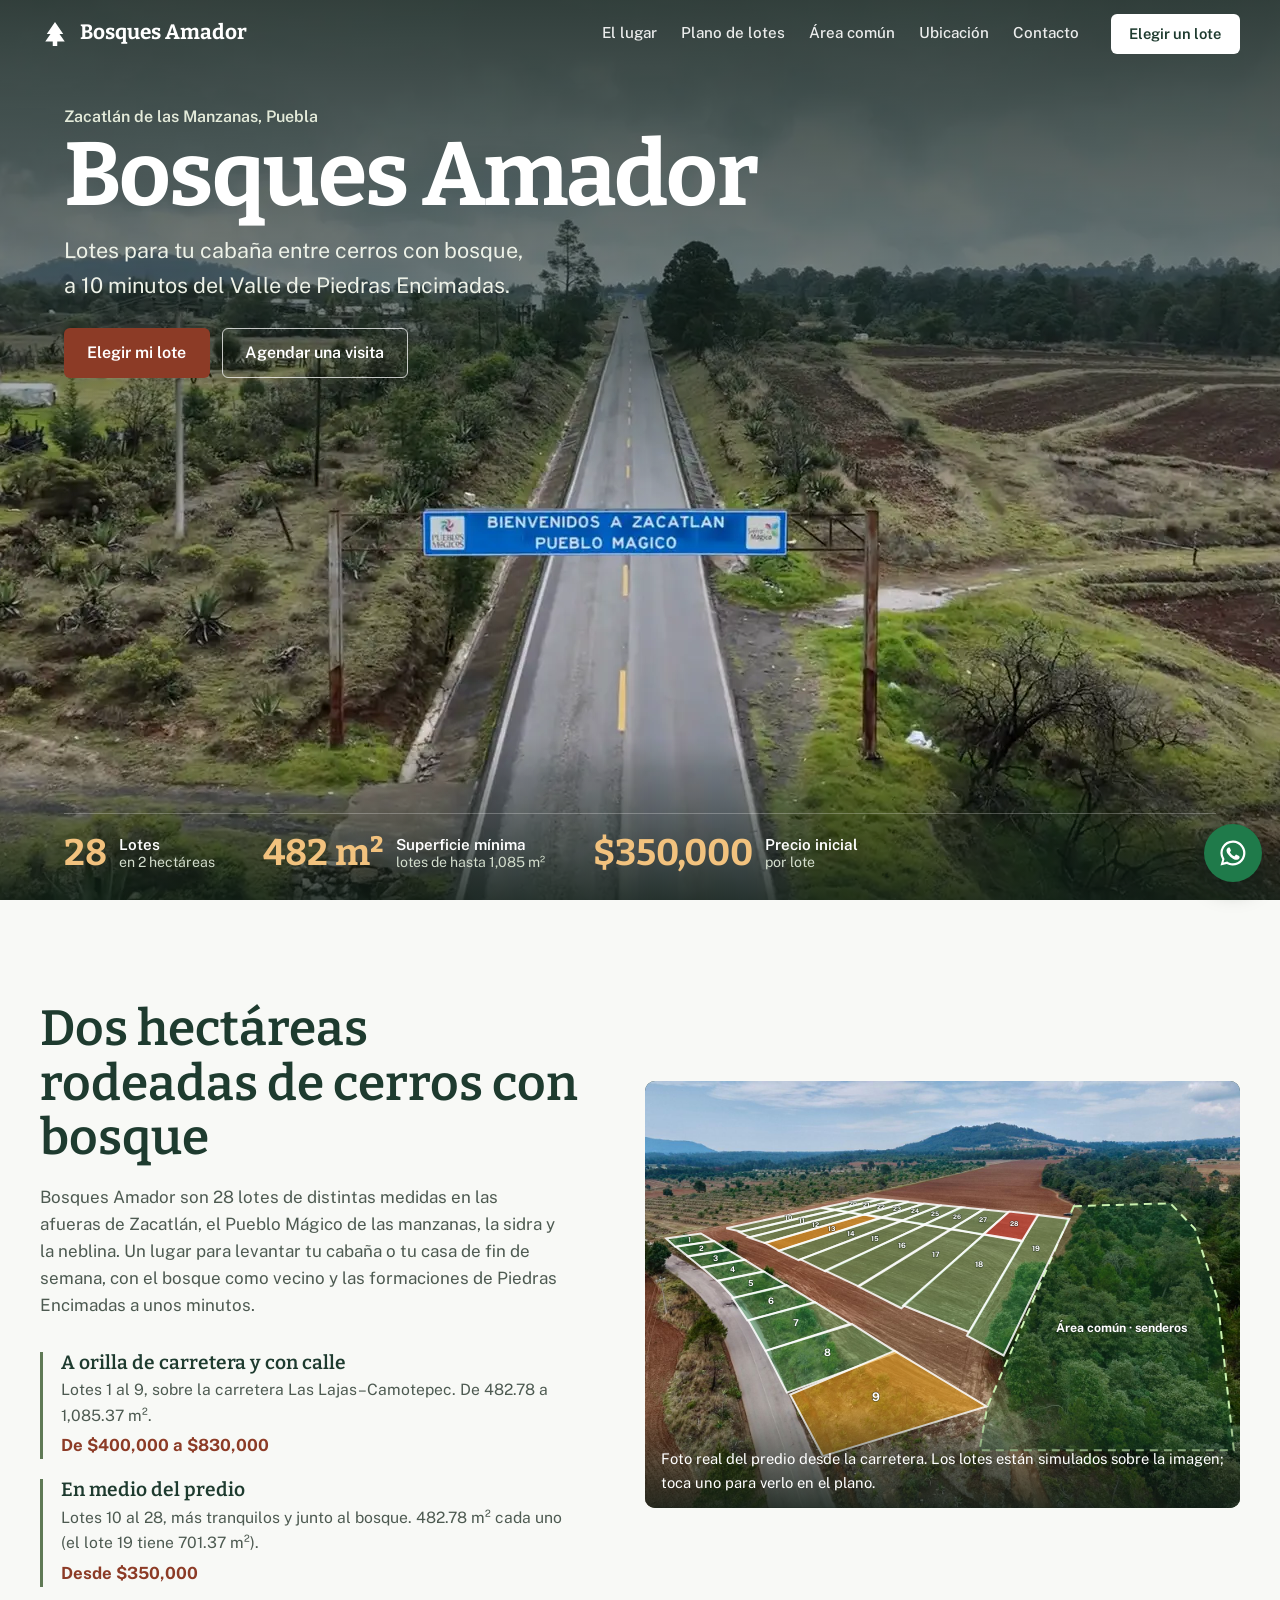
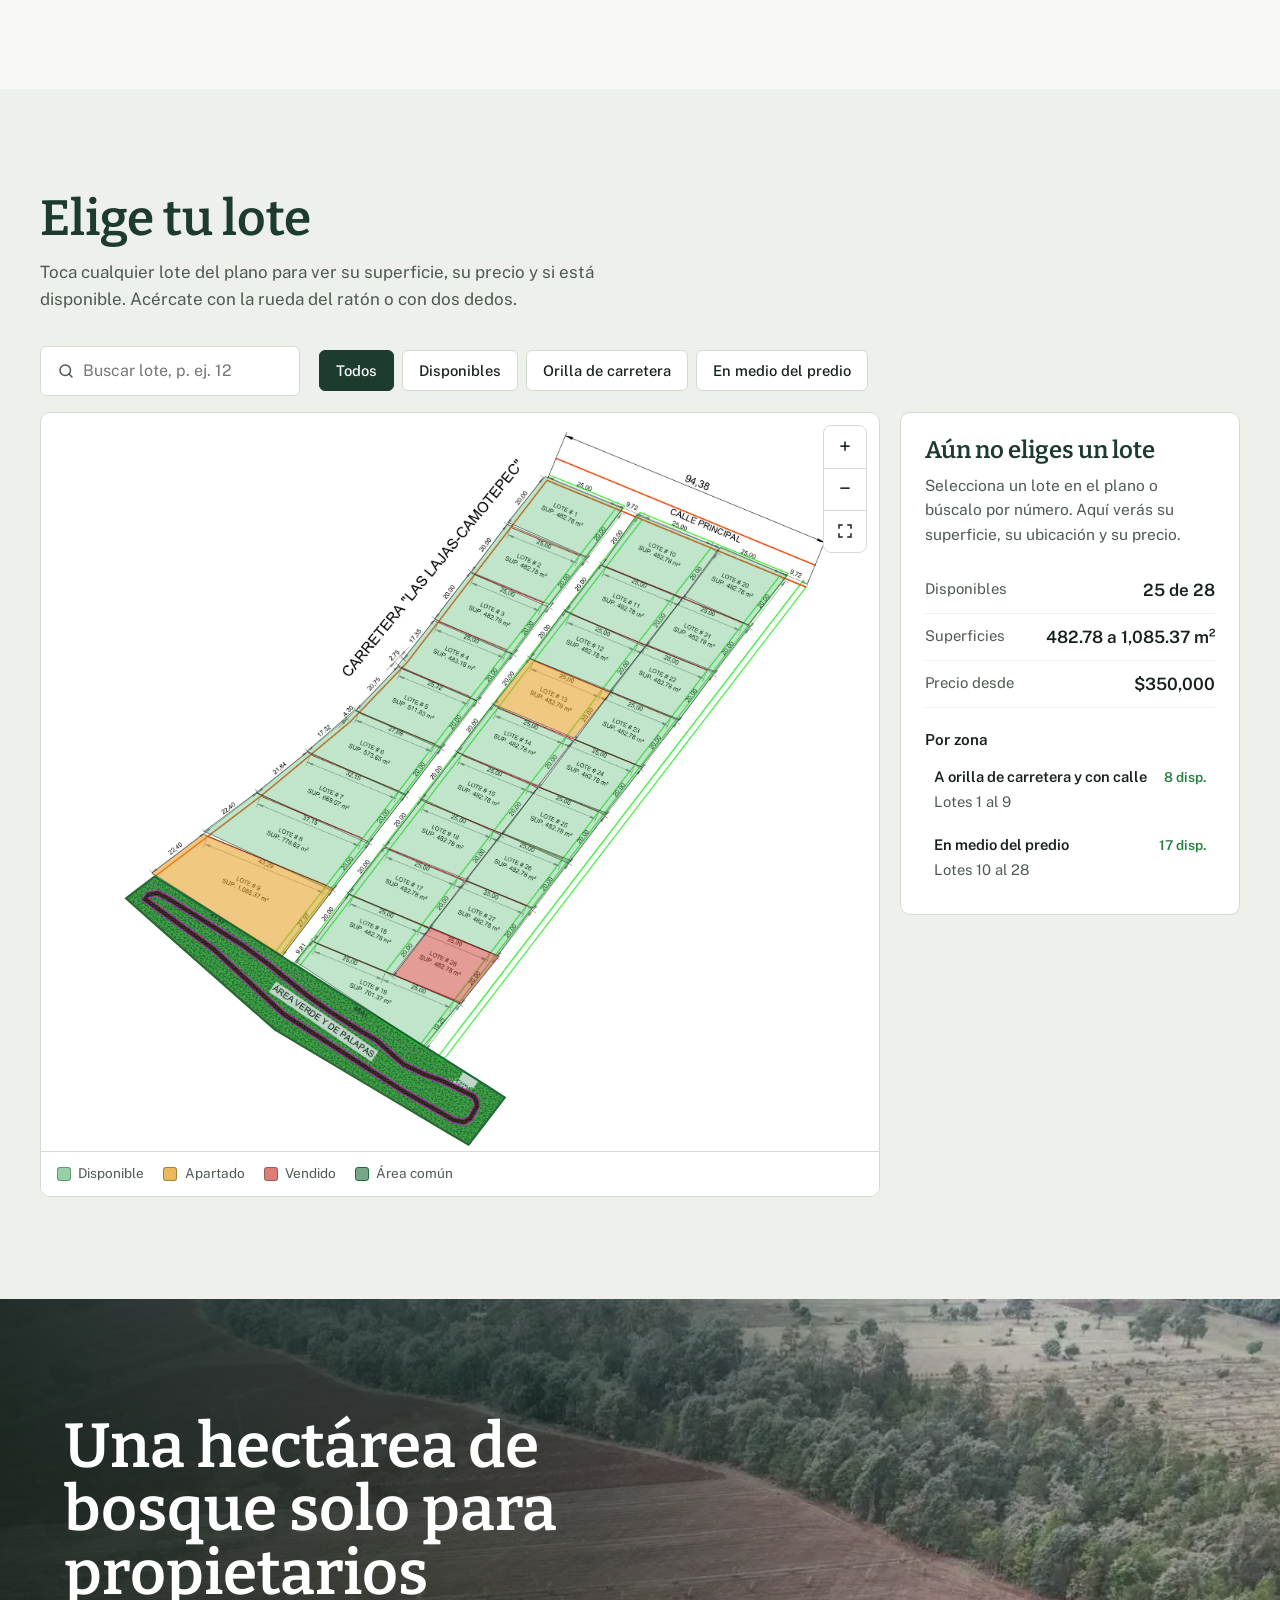
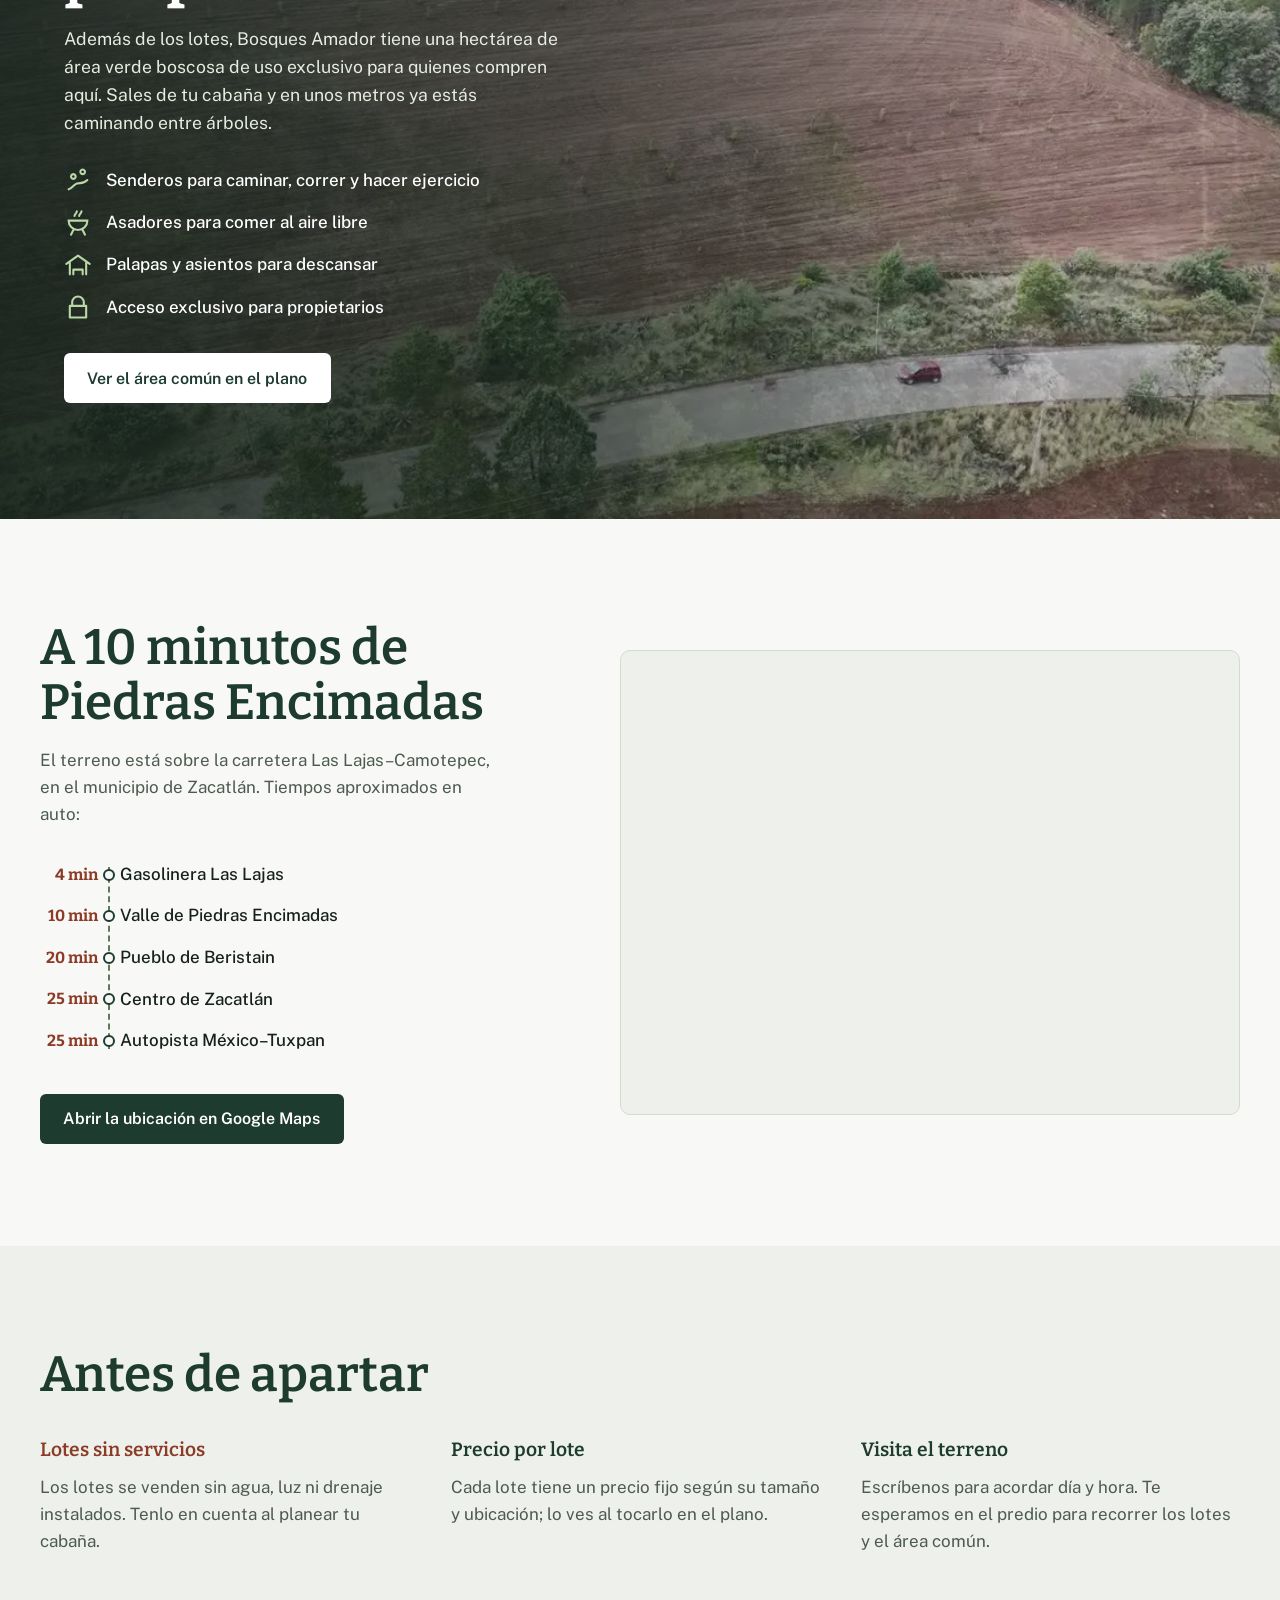
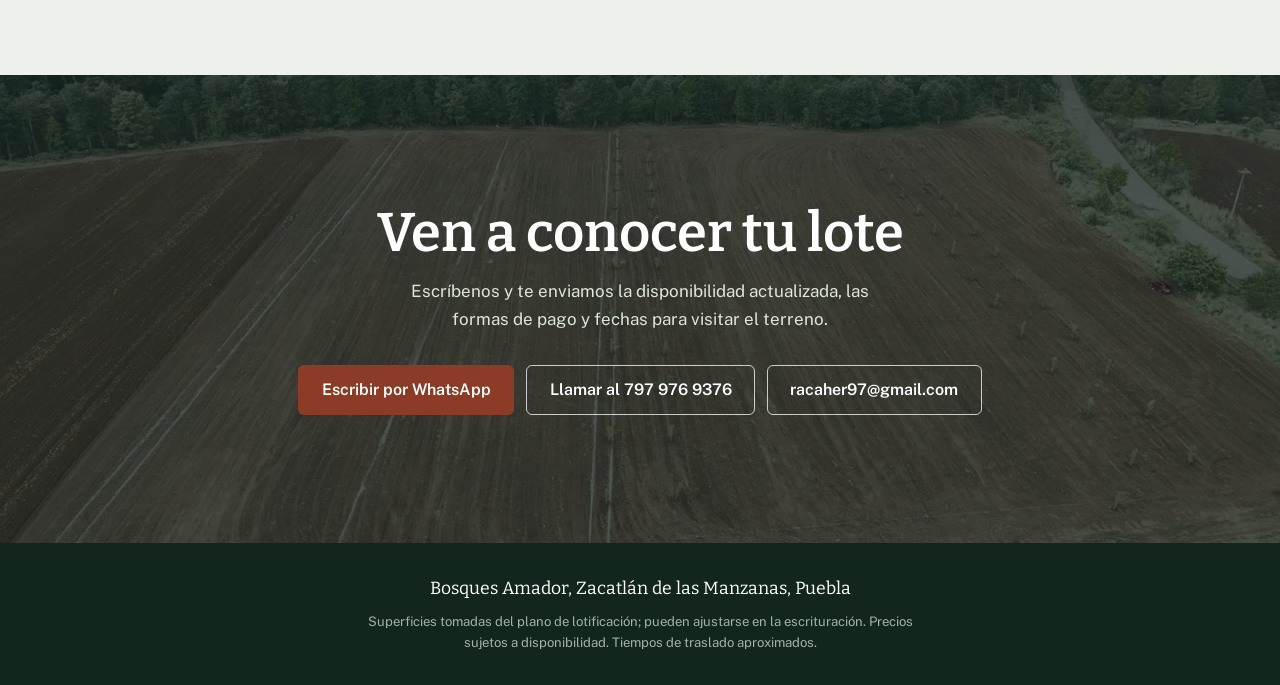
==== index.html @ 6430205a "Foto real del predio con lotes, datos de portada y orden de secciones - Portada: cifras en color are" ====
<!doctype html>
<html lang="es-MX">
<head>
  <meta charset="utf-8">
  <meta name="viewport" content="width=device-width, initial-scale=1">
  <title>Bosques Amador | Lotes para cabaña en Zacatlán, cerca de Piedras Encimadas</title>
  <meta name="description" content="28 lotes desde 482 m² entre cerros con bosque, a 10 minutos del Valle de Piedras Encimadas en Zacatlán de las Manzanas, Puebla. Lotes desde $350,000 y una hectárea de bosque exclusiva para propietarios.">
  <meta property="og:title" content="Bosques Amador · Lotes en Zacatlán de las Manzanas">
  <meta property="og:description" content="28 lotes desde $350,000 a 10 minutos del Valle de Piedras Encimadas, con una hectárea de bosque para propietarios.">
  <meta property="og:image" content="assets/video/hero.webp">
  <meta name="theme-color" content="#1e3b2f">
  <link rel="icon" href="assets/img/favicon.svg" type="image/svg+xml">
  <link rel="preconnect" href="https://fonts.googleapis.com">
  <link rel="preconnect" href="https://fonts.gstatic.com" crossorigin>
  <link href="https://fonts.googleapis.com/css2?family=Bitter:wght@500;600;700&family=Public+Sans:wght@400;500;600;700&display=swap" rel="stylesheet">
  <link rel="stylesheet" href="assets/css/estilos.css">
</head>
<body>
  <a class="saltar" href="#plano">Ir al plano de lotes</a>

  <header class="barra" id="barra">
    <a class="marca" href="#inicio" aria-label="Bosques Amador, inicio">
      <svg class="marca-sello" viewBox="0 0 40 40" aria-hidden="true">
        <path d="M20 4 9 20h5L7 30h10v6h6v-6h10l-7-10h5Z" fill="currentColor"/>
      </svg>
      <span class="marca-texto">Bosques Amador</span>
    </a>
    <nav class="menu" aria-label="Secciones">
      <a href="#lugar">El lugar</a>
      <a href="#plano">Plano de lotes</a>
      <a href="#area-comun">Área común</a>
      <a href="#ubicacion">Ubicación</a>
      <a href="#contacto">Contacto</a>
    </nav>
    <a class="boton boton-claro barra-cta" href="#plano">Elegir un lote</a>
  </header>

  <main>
    <!-- Portada: primeros 15 segundos del video, con el letrero "Bienvenidos a Zacatlán" -->
    <section class="hero" id="inicio">
      <video class="hero-video video-fondo" id="hero-video" muted loop playsinline preload="metadata"
             poster="assets/video/hero.webp"
             data-src="assets/video/hero.mp4" data-src-movil="assets/video/hero-movil.mp4"
             aria-hidden="true"></video>
      <div class="hero-contenido">
        <p class="hero-lugar">Zacatlán de las Manzanas, Puebla</p>
        <h1>Bosques Amador</h1>
        <p class="hero-lema">Lotes para tu cabaña entre cerros con bosque, a 10&nbsp;minutos del Valle de Piedras Encimadas.</p>
        <div class="hero-acciones">
          <a class="boton boton-tierra" href="#plano">Elegir mi lote</a>
          <a class="boton boton-contorno" href="#contacto">Agendar una visita</a>
        </div>
      </div>
      <dl class="hero-datos">
        <div><dt>Lotes</dt><dd class="dato-num" data-dato="total">28</dd><dd class="dato-nota">en 2 hectáreas</dd></div>
        <div><dt>Superficie mínima</dt><dd class="dato-num" data-dato="min">482 m²</dd><dd class="dato-nota">lotes de hasta <span data-dato="max">1,085 m²</span></dd></div>
        <div><dt>Precio inicial</dt><dd class="dato-num" data-dato="desde">$350,000</dd><dd class="dato-nota">por lote</dd></div>
      </dl>
    </section>

    <section class="seccion lugar" id="lugar" aria-labelledby="lugar-titulo">
      <div class="lugar-texto">
        <h2 id="lugar-titulo">Dos hectáreas rodeadas de cerros con bosque</h2>
        <p>Bosques Amador son 28 lotes de distintas medidas en las afueras de Zacatlán, el Pueblo Mágico de las manzanas, la sidra y la neblina. Un lugar para levantar tu cabaña o tu casa de fin de semana, con el bosque como vecino y las formaciones de Piedras Encimadas a unos minutos.</p>
        <ul class="zonas">
          <li>
            <h3>A orilla de carretera y con calle</h3>
            <p>Lotes 1 al 9, sobre la carretera Las Lajas–Camotepec. De 482.78 a 1,085.37&nbsp;m².</p>
            <p class="zona-precio">De $400,000 a $830,000</p>
          </li>
          <li>
            <h3>En medio del predio</h3>
            <p>Lotes 10 al 28, más tranquilos y junto al bosque. 482.78&nbsp;m² cada uno (el lote 19 tiene 701.37&nbsp;m²).</p>
            <p class="zona-precio">Desde $350,000</p>
          </li>
        </ul>
      </div>
      <figure class="lugar-foto">
        <svg id="foto-svg" viewBox="260 400 1450 1040" role="group" aria-label="Foto aérea del predio con los lotes simulados">
          <image href="assets/img/predio.jpg" x="0" y="0" width="2000" height="1440"/>
          <g id="foto-area"></g>
          <g id="foto-lotes"></g>
        </svg>
        <figcaption>Foto real del predio desde la carretera. Los lotes están simulados sobre la imagen; toca uno para verlo en el plano.</figcaption>
      </figure>
    </section>

    <section class="seccion plano-seccion" id="plano" aria-labelledby="plano-titulo">
      <div class="plano-encabezado">
        <h2 id="plano-titulo">Elige tu lote</h2>
        <p>Toca cualquier lote del plano para ver su superficie, su precio y si está disponible. Acércate con la rueda del ratón o con dos dedos.</p>
      </div>

      <div class="plano-herramientas" role="search">
        <label class="buscador">
          <span class="sr-only">Buscar lote por número</span>
          <svg viewBox="0 0 24 24" aria-hidden="true"><circle cx="11" cy="11" r="7" fill="none" stroke="currentColor" stroke-width="2"/><path d="m20 20-4-4" stroke="currentColor" stroke-width="2" stroke-linecap="round"/></svg>
          <input id="buscar" type="search" inputmode="numeric" placeholder="Buscar lote, p. ej. 12" autocomplete="off">
        </label>
        <fieldset class="filtros" aria-label="Mostrar lotes">
          <button type="button" class="filtro" data-filtro="todos" aria-pressed="true">Todos</button>
          <button type="button" class="filtro" data-filtro="disponible" aria-pressed="false">Disponibles</button>
          <button type="button" class="filtro" data-filtro="carretera" aria-pressed="false">Orilla de carretera</button>
          <button type="button" class="filtro" data-filtro="medio" aria-pressed="false">En medio del predio</button>
        </fieldset>
      </div>

      <div class="plano-cuerpo">
        <div class="mapa" id="mapa">
          <svg id="mapa-svg" viewBox="195 60 650 645" role="group" aria-label="Plano interactivo de lotes de Bosques Amador">
            <image href="assets/img/plano.webp" x="195" y="60" width="650" height="645" preserveAspectRatio="none"/>
            <g id="capa-area"></g>
            <g id="capa-lotes"></g>
          </svg>

          <div class="mapa-zoom" role="group" aria-label="Zoom del plano">
            <button type="button" id="zoom-mas" aria-label="Acercar">+</button>
            <button type="button" id="zoom-menos" aria-label="Alejar">−</button>
            <button type="button" id="zoom-reset" aria-label="Ver plano completo">
              <svg viewBox="0 0 24 24" aria-hidden="true"><path d="M4 9V4h5M20 9V4h-5M4 15v5h5M20 15v5h-5" fill="none" stroke="currentColor" stroke-width="2"/></svg>
            </button>
          </div>

          <div class="mapa-tooltip" id="tooltip" role="tooltip" hidden></div>

          <ul class="leyenda" aria-label="Leyenda">
            <li><span class="muestra muestra-disponible"></span>Disponible</li>
            <li><span class="muestra muestra-apartado"></span>Apartado</li>
            <li><span class="muestra muestra-vendido"></span>Vendido</li>
            <li><span class="muestra muestra-area"></span>Área común</li>
          </ul>
        </div>

        <aside class="ficha" id="ficha" aria-live="polite">
          <div class="ficha-vacia" id="ficha-vacia">
            <h3>Aún no eliges un lote</h3>
            <p>Selecciona un lote en el plano o búscalo por número. Aquí verás su superficie, su ubicación y su precio.</p>
            <dl class="resumen" id="resumen"></dl>
            <h4>Por zona</h4>
            <ol class="zonas-lista" id="zonas-lista"></ol>
          </div>

          <div class="ficha-lote" id="ficha-lote" hidden>
            <button type="button" class="ficha-cerrar" id="ficha-cerrar" aria-label="Cerrar detalle">
              <svg viewBox="0 0 24 24" aria-hidden="true"><path d="M6 6l12 12M18 6 6 18" stroke="currentColor" stroke-width="2" stroke-linecap="round"/></svg>
            </button>
            <p class="ficha-zona" id="f-zona">En medio del predio</p>
            <h3 class="ficha-titulo"><span>Lote</span> <strong id="f-numero">10</strong></h3>
            <span class="estado" id="f-estado">Disponible</span>

            <dl class="ficha-datos">
              <div><dt>Superficie</dt><dd id="f-superficie">482.78 m²</dd></div>
              <div><dt>Ubicación</dt><dd id="f-ubicacion">En medio del predio</dd></div>
              <div><dt>Servicios</dt><dd>Sin agua, luz ni drenaje</dd></div>
            </dl>

            <div class="ficha-precio">
              <p>Precio del lote</p>
              <p class="ficha-precio-total" id="f-precio">$350,000</p>
              <p class="ficha-precio-nota" id="f-precio-nota">Equivale a $725 por m²</p>
            </div>

            <p class="ficha-nota" id="f-nota" hidden></p>

            <div class="ficha-acciones">
              <a class="boton boton-whatsapp" id="f-whatsapp" href="#contacto" target="_blank" rel="noopener">
                <svg viewBox="0 0 24 24" aria-hidden="true"><path fill="currentColor" d="M12 2a10 10 0 0 0-8.6 15.1L2 22l5-1.3A10 10 0 1 0 12 2Zm0 18.2c-1.5 0-3-.4-4.3-1.2l-.3-.2-3 .8.8-2.9-.2-.3A8.2 8.2 0 1 1 12 20.2Zm4.5-6.1c-.2-.1-1.5-.7-1.7-.8s-.4-.1-.6.1-.7.8-.8 1-.3.2-.5.1a6.7 6.7 0 0 1-3.3-2.9c-.3-.4.3-.4.7-1.4.1-.2 0-.3 0-.4l-.8-1.8c-.2-.5-.4-.4-.6-.4h-.5a1 1 0 0 0-.7.3 2.9 2.9 0 0 0-.9 2.2 5 5 0 0 0 1.1 2.7 11.5 11.5 0 0 0 4.4 3.9c1.6.7 2.3.8 3.1.6a2.6 2.6 0 0 0 1.7-1.2 2.1 2.1 0 0 0 .2-1.2c-.1-.1-.3-.2-.5-.3Z"/></svg>
                Quiero info de este lote
              </a>
              <button type="button" class="boton boton-texto" id="f-compartir">Copiar enlace a este lote</button>
            </div>
          </div>

          <div class="ficha-lote ficha-area" id="ficha-area" hidden>
            <button type="button" class="ficha-cerrar" id="area-cerrar" aria-label="Cerrar detalle">
              <svg viewBox="0 0 24 24" aria-hidden="true"><path d="M6 6l12 12M18 6 6 18" stroke="currentColor" stroke-width="2" stroke-linecap="round"/></svg>
            </button>
            <p class="ficha-zona">Exclusiva para propietarios</p>
            <h3 class="ficha-titulo"><strong>Área común</strong></h3>
            <p>Una hectárea de bosque con senderos para caminar y hacer ejercicio, asadores, asientos y palapas. Los lotes 9 y 19 colindan con ella y el resto queda a unos pasos.</p>
          </div>
        </aside>
      </div>
    </section>

    <section class="area-comun" id="area-comun" aria-labelledby="area-titulo">
      <video class="video-fondo area-video" muted loop playsinline preload="none" poster="assets/video/bosque.webp"
             data-src="assets/video/bosque.mp4" aria-hidden="true"></video>
      <div class="area-contenido">
        <h2 id="area-titulo">Una hectárea de bosque solo para propietarios</h2>
        <p>Además de los lotes, Bosques Amador tiene una hectárea de área verde boscosa de uso exclusivo para quienes compren aquí. Sales de tu cabaña y en unos metros ya estás caminando entre árboles.</p>
        <ul class="area-lista">
          <li><svg viewBox="0 0 24 24" aria-hidden="true"><path d="M4 20c3-1 4-4 7-5s5 1 9-3M6 9a2 2 0 1 0 0-.01M14 5a2 2 0 1 0 0-.01" fill="none" stroke="currentColor" stroke-width="1.8" stroke-linecap="round"/></svg>Senderos para caminar, correr y hacer ejercicio</li>
          <li><svg viewBox="0 0 24 24" aria-hidden="true"><path d="M4 10h16a8 8 0 0 1-16 0ZM8 18l-2 4M16 18l2 4M9 6c0-2 2-2 2-4M13 6c0-2 2-2 2-4" fill="none" stroke="currentColor" stroke-width="1.8" stroke-linecap="round"/></svg>Asadores para comer al aire libre</li>
          <li><svg viewBox="0 0 24 24" aria-hidden="true"><path d="M2 11 12 4l10 7M5 10v10M19 10v10M8 16h8M8 16v4M16 16v4" fill="none" stroke="currentColor" stroke-width="1.8" stroke-linecap="round" stroke-linejoin="round"/></svg>Palapas y asientos para descansar</li>
          <li><svg viewBox="0 0 24 24" aria-hidden="true"><path d="M7 11V8a5 5 0 0 1 10 0v3M5 11h14v10H5Z" fill="none" stroke="currentColor" stroke-width="1.8" stroke-linejoin="round"/></svg>Acceso exclusivo para propietarios</li>
        </ul>
        <a class="boton boton-claro" href="#plano" data-ver-area>Ver el área común en el plano</a>
      </div>
    </section>

    <section class="seccion ubicacion" id="ubicacion" aria-labelledby="ubicacion-titulo">
      <div class="ubicacion-texto">
        <h2 id="ubicacion-titulo">A 10 minutos de Piedras Encimadas</h2>
        <p>El terreno está sobre la carretera Las Lajas–Camotepec, en el municipio de Zacatlán. Tiempos aproximados en auto:</p>
        <ol class="trayecto">
          <li><span class="minutos">4 min</span><span>Gasolinera Las Lajas</span></li>
          <li><span class="minutos">10 min</span><span>Valle de Piedras Encimadas</span></li>
          <li><span class="minutos">20 min</span><span>Pueblo de Beristain</span></li>
          <li><span class="minutos">25 min</span><span>Centro de Zacatlán</span></li>
          <li><span class="minutos">25 min</span><span>Autopista México–Tuxpan</span></li>
        </ol>
        <a class="boton boton-pino" id="abrir-mapa" href="https://maps.app.goo.gl/QfC8YCz1boaN1BxA7" target="_blank" rel="noopener">Abrir la ubicación en Google Maps</a>
      </div>
      <div class="ubicacion-mapa">
        <iframe id="mapa-google" title="Ubicación de Bosques Amador en Google Maps" loading="lazy" referrerpolicy="no-referrer-when-downgrade" data-src=""></iframe>
      </div>
    </section>

    <section class="seccion saber" aria-labelledby="saber-titulo">
      <h2 id="saber-titulo">Antes de apartar</h2>
      <dl class="saber-lista">
        <div>
          <dt>Lotes sin servicios</dt>
          <dd>Los lotes se venden sin agua, luz ni drenaje instalados. Tenlo en cuenta al planear tu cabaña.</dd>
        </div>
        <div>
          <dt>Precio por lote</dt>
          <dd>Cada lote tiene un precio fijo según su tamaño y ubicación; lo ves al tocarlo en el plano.</dd>
        </div>
        <div>
          <dt>Visita el terreno</dt>
          <dd>Escríbenos para acordar día y hora. Te esperamos en el predio para recorrer los lotes y el área común.</dd>
        </div>
      </dl>
    </section>

    <section class="contacto" id="contacto" aria-labelledby="contacto-titulo">
      <video class="video-fondo contacto-video" muted loop playsinline preload="none" poster="assets/video/acceso.webp"
             data-src="assets/video/acceso.mp4" aria-hidden="true"></video>
      <div class="contacto-contenido">
        <h2 id="contacto-titulo">Ven a conocer tu lote</h2>
        <p>Escríbenos y te enviamos la disponibilidad actualizada, las formas de pago y fechas para visitar el terreno.</p>
        <div class="contacto-acciones">
          <a class="boton boton-tierra" id="c-whatsapp" href="#" target="_blank" rel="noopener">Escribir por WhatsApp</a>
          <a class="boton boton-contorno" id="c-telefono" href="#">Llamar</a>
          <a class="boton boton-contorno" id="c-correo" href="#">Enviar correo</a>
        </div>
      </div>
    </section>
  </main>

  <footer class="pie">
    <p>Bosques Amador, Zacatlán de las Manzanas, Puebla</p>
    <p class="pie-legal">Superficies tomadas del plano de lotificación; pueden ajustarse en la escrituración. Precios sujetos a disponibilidad. Tiempos de traslado aproximados.</p>
  </footer>

  <a class="whatsapp-flotante" id="whatsapp-flotante" href="#" target="_blank" rel="noopener" aria-label="Escribir por WhatsApp" hidden>
    <svg viewBox="0 0 24 24" aria-hidden="true"><path fill="currentColor" d="M12 2a10 10 0 0 0-8.6 15.1L2 22l5-1.3A10 10 0 1 0 12 2Zm0 18.2c-1.5 0-3-.4-4.3-1.2l-.3-.2-3 .8.8-2.9-.2-.3A8.2 8.2 0 1 1 12 20.2Zm4.5-6.1c-.2-.1-1.5-.7-1.7-.8s-.4-.1-.6.1-.7.8-.8 1-.3.2-.5.1a6.7 6.7 0 0 1-3.3-2.9c-.3-.4.3-.4.7-1.4.1-.2 0-.3 0-.4l-.8-1.8c-.2-.5-.4-.4-.6-.4h-.5a1 1 0 0 0-.7.3 2.9 2.9 0 0 0-.9 2.2 5 5 0 0 0 1.1 2.7 11.5 11.5 0 0 0 4.4 3.9c1.6.7 2.3.8 3.1.6a2.6 2.6 0 0 0 1.7-1.2 2.1 2.1 0 0 0 .2-1.2c-.1-.1-.3-.2-.5-.3Z"/></svg>
  </a>

  <script src="assets/js/config.js"></script>
  <script src="data/lotes.js"></script>
  <script src="assets/js/plano.js"></script>
</body>
</html>
---- assets/css/estilos.css ----
/* Bosques Amador — estilos
   Paleta tomada del lugar: pino de los cerros, tierra roja del predio y la neblina de Zacatlán.
   Tipografía: Bitter (letrero de parque) para títulos y Public Sans para el texto. */

:root {
  --pino: #1e3b2f;
  --pino-2: #2b5141;
  --musgo: #5f7a55;
  --tierra: #8c3b26;
  --tierra-2: #a9503a;
  --neblina: #edf0eb;
  --papel: #f8f9f6;
  --tinta: #17211b;
  --tinta-suave: #4d5a51;
  --linea: #d4dbd2;

  --disponible: #3faf5e;
  --apartado: #e39b1b;
  --vendido: #c93a2e;
  --area: #1e6b3a;

  --titulo: "Bitter", Georgia, serif;
  --texto: "Public Sans", system-ui, -apple-system, "Segoe UI", sans-serif;

  --ancho: 1240px;
  --radio: 10px;
  color-scheme: light;
}

*, *::before, *::after { box-sizing: border-box; }
html { scroll-behavior: smooth; scroll-padding-top: 76px; }
@media (prefers-reduced-motion: reduce) { html { scroll-behavior: auto; } }
body {
  margin: 0;
  font-family: var(--texto);
  font-size: 1.0625rem;
  line-height: 1.6;
  color: var(--tinta);
  background: var(--papel);
  -webkit-font-smoothing: antialiased;
}
img, video { max-width: 100%; display: block; }
h1, h2, h3, h4 { font-family: var(--titulo); font-weight: 600; line-height: 1.1; margin: 0; }
p { margin: 0; }
a { color: inherit; }
button { font: inherit; color: inherit; }
:focus-visible { outline: 3px solid var(--apartado); outline-offset: 2px; }
.sr-only { position: absolute; width: 1px; height: 1px; overflow: hidden; clip: rect(0 0 0 0); white-space: nowrap; }
.saltar { position: absolute; left: -9999px; top: 8px; z-index: 100; background: #fff; color: var(--pino); padding: .5rem 1rem; border-radius: 6px; }
.saltar:focus { left: 8px; }

/* ---------- Video de fondo ---------- */
.video-fondo { position: absolute; inset: 0; width: 100%; height: 100%; object-fit: cover; z-index: -2; background: var(--pino); }

/* ---------- Botones ---------- */
.boton {
  display: inline-flex; align-items: center; justify-content: center; gap: .55rem;
  min-height: 48px; padding: .7rem 1.4rem;
  border-radius: 6px; border: 1.5px solid transparent;
  font-weight: 600; font-size: 1rem; text-decoration: none; cursor: pointer;
  transition: background-color .15s, color .15s, border-color .15s;
}
.boton svg { width: 1.25rem; height: 1.25rem; }
.boton-tierra { background: var(--tierra); color: #fff; }
.boton-tierra:hover { background: var(--tierra-2); }
.boton-pino { background: var(--pino); color: #fff; }
.boton-pino:hover { background: var(--pino-2); }
.boton-contorno { border-color: rgba(255,255,255,.75); color: #fff; }
.boton-contorno:hover { background: rgba(255,255,255,.14); }
.boton-claro { background: #fff; color: var(--pino); }
.boton-claro:hover { background: var(--neblina); }
.boton-whatsapp { background: #1f7a4a; color: #fff; width: 100%; }
.boton-whatsapp:hover { background: #18643c; }
.boton-texto { background: none; border: 0; color: var(--pino-2); padding: .4rem; min-height: 40px; text-decoration: underline; text-underline-offset: 3px; font-weight: 500; }

/* ---------- Barra superior ---------- */
.barra {
  position: fixed; inset: 0 0 auto 0; z-index: 40;
  display: flex; align-items: center; gap: 2rem;
  padding: .85rem clamp(1rem, 4vw, 2.5rem);
  color: #fff;
  transition: background-color .25s, box-shadow .25s;
}
.barra.solida { background: rgba(30, 59, 47, .97); box-shadow: 0 1px 0 rgba(255,255,255,.08); }
.marca { display: flex; align-items: center; gap: .6rem; text-decoration: none; }
.marca-sello { width: 30px; height: 30px; flex: none; }
.marca-texto { font-family: var(--titulo); font-weight: 700; font-size: 1.3rem; line-height: 1; }
.menu { display: flex; gap: 1.5rem; margin-left: auto; }
.menu a { text-decoration: none; font-weight: 500; font-size: .95rem; opacity: .9; }
.menu a:hover { opacity: 1; text-decoration: underline; text-underline-offset: 5px; }
.barra-cta { min-height: 40px; padding: .45rem 1.1rem; font-size: .92rem; }
@media (max-width: 980px) { .menu { display: none; } .barra-cta { margin-left: auto; } }

/* ---------- Portada ---------- */
.hero {
  position: relative; min-height: min(100svh, 900px);
  display: grid; align-content: end;
  color: #fff; overflow: hidden; isolation: isolate;
  padding: 8rem clamp(1rem, 5vw, 4rem) 2.25rem;
}
.hero::after {
  content: ""; position: absolute; inset: 0; z-index: -1;
  background:
    linear-gradient(180deg, rgba(16,30,23,.5) 0%, rgba(16,30,23,0) 22%),
    linear-gradient(0deg, rgba(16,30,23,.9) 0%, rgba(16,30,23,.45) 40%, rgba(16,30,23,0) 66%);
}
.hero-contenido { max-width: 780px; }
.hero-lugar { font-weight: 600; font-size: 1rem; color: #e3ead9; }
.hero h1 { margin-top: .35rem; font-size: clamp(3.3rem, 10.5vw, 7.6rem); font-weight: 700; line-height: .9; letter-spacing: -.02em; }
.hero-lema { margin-top: 1.1rem; font-size: clamp(1.1rem, 2.3vw, 1.35rem); max-width: 36ch; color: #eef2e8; }
.hero-acciones { display: flex; flex-wrap: wrap; gap: .75rem; margin-top: 2rem; }
.hero-datos {
  display: flex; flex-wrap: wrap; gap: 1.2rem 3rem; margin: 3rem 0 0; padding-top: 1.3rem;
  border-top: 1px solid rgba(255,255,255,.25);
}
/* Cada dato: la cifra a la izquierda, centrada a lo alto de los dos renglones de texto */
.hero-datos div { display: grid; grid-template-columns: auto auto; column-gap: .75rem; align-items: center; }
.hero-datos dd { margin: 0; }
.hero-datos .dato-num {
  grid-column: 1; grid-row: 1 / span 2; align-self: center;
  font-family: var(--titulo); font-weight: 700; font-size: 2.3rem; line-height: 1; color: #f2c27e;
}
.hero-datos dt { grid-column: 2; grid-row: 1; align-self: end; font-size: .95rem; font-weight: 600; line-height: 1.25; color: #fff; }
.hero-datos .dato-nota { grid-column: 2; grid-row: 2; align-self: start; font-size: .88rem; line-height: 1.25; color: #d3ddcd; }

/* ---------- Secciones ---------- */
.seccion { padding: clamp(3.5rem, 8vw, 6.5rem) clamp(1rem, 4vw, 2.5rem); }
.seccion h2 { font-size: clamp(2rem, 4.4vw, 3.1rem); color: var(--pino); max-width: 20ch; }

/* ---------- El lugar ---------- */
.lugar {
  display: grid; grid-template-columns: 1fr 1.1fr; gap: clamp(1.5rem, 5vw, 4rem); align-items: center;
  max-width: calc(var(--ancho) + 5rem); margin-inline: auto;
}
.lugar-texto > p { margin-top: 1.1rem; color: var(--tinta-suave); max-width: 52ch; }
.zonas { list-style: none; margin: 2rem 0 0; padding: 0; display: grid; gap: 1.25rem; }
.zonas li { border-left: 3px solid var(--musgo); padding-left: 1.1rem; }
.zonas h3 { font-size: 1.2rem; color: var(--pino); }
.zonas p { margin-top: .3rem; color: var(--tinta-suave); font-size: .98rem; }
.zonas .zona-precio { color: var(--tierra); font-weight: 700; font-size: 1.05rem; }
.lugar-foto { position: relative; margin: 0; border-radius: var(--radio); overflow: hidden; background: var(--pino); }
#foto-svg { display: block; width: 100%; height: auto; aspect-ratio: 1450 / 1040; }
.foto-lote polygon {
  fill: rgba(63, 175, 94, .38); stroke: rgba(255,255,255,.85); stroke-width: 2px;
  vector-effect: non-scaling-stroke; transition: fill .12s;
}
.foto-lote[data-estado="apartado"] polygon { fill: rgba(227, 155, 27, .6); }
.foto-lote[data-estado="vendido"] polygon { fill: rgba(201, 58, 46, .6); }
.foto-lote:hover polygon, .foto-lote:focus-visible polygon { fill: rgba(30, 59, 47, .8); }
.foto-lote:focus-visible { outline: none; }
.foto-lote text, .foto-area text {
  font-family: var(--texto); font-weight: 700; text-anchor: middle; dominant-baseline: central;
  fill: #fff; pointer-events: none; paint-order: stroke; stroke: rgba(16,30,23,.55); stroke-width: 3px;
}
.foto-area polygon { fill: rgba(30, 107, 58, .3); stroke: #c9f0b0; stroke-width: 2px; stroke-dasharray: 8 6; vector-effect: non-scaling-stroke; }
.foto-area text { font-size: 30px; }
.lugar-foto figcaption {
  position: absolute; left: 0; right: 0; bottom: 0; padding: 2.5rem 1rem .85rem; color: #fff; font-size: .92rem;
  background: linear-gradient(0deg, rgba(16,30,23,.8), rgba(16,30,23,0));
}
@media (max-width: 860px) { .lugar { grid-template-columns: 1fr; } }

/* ---------- Área común ---------- */
.area-comun {
  position: relative; isolation: isolate; overflow: hidden; color: #fff;
  min-height: min(92svh, 820px); display: grid; align-items: center;
  padding: clamp(4rem, 9vw, 7rem) clamp(1rem, 5vw, 4rem);
}
.area-comun::after {
  content: ""; position: absolute; inset: 0; z-index: -1;
  background: linear-gradient(90deg, rgba(16,30,23,.88) 0%, rgba(16,30,23,.6) 45%, rgba(16,30,23,.15) 80%);
}
.area-contenido { max-width: 600px; }
.area-comun h2 { font-size: clamp(2.3rem, 5.4vw, 3.9rem); line-height: 1.02; }
.area-comun p { margin-top: 1.2rem; color: #e5ece0; font-size: 1.1rem; max-width: 46ch; }
.area-lista { list-style: none; margin: 1.8rem 0 2rem; padding: 0; display: grid; gap: .9rem; }
.area-lista li { display: flex; align-items: center; gap: .85rem; font-weight: 500; }
.area-lista svg { width: 28px; height: 28px; flex: none; color: #b9d8a6; }
@media (max-width: 700px) {
  .area-comun::after { background: linear-gradient(0deg, rgba(16,30,23,.92) 0%, rgba(16,30,23,.7) 60%, rgba(16,30,23,.35) 100%); }
}

/* ---------- Plano ---------- */
.plano-seccion { background: var(--neblina); }
.plano-encabezado, .plano-herramientas, .plano-cuerpo { max-width: var(--ancho); margin-inline: auto; }
.plano-encabezado p { margin-top: .8rem; max-width: 60ch; color: var(--tinta-suave); }

.plano-herramientas { display: flex; flex-wrap: wrap; gap: .8rem 1.2rem; align-items: center; margin-top: 2rem; margin-bottom: 1rem; }
.buscador {
  display: flex; align-items: center; gap: .5rem; flex: 0 1 260px;
  background: #fff; border: 1px solid var(--linea); border-radius: 6px; padding: 0 1rem;
}
.buscador svg { width: 18px; height: 18px; color: var(--tinta-suave); flex: none; }
.buscador input { border: 0; outline: 0; background: none; font: inherit; font-size: 1rem; padding: .7rem 0; width: 100%; min-width: 0; }
.buscador:focus-within { outline: 3px solid var(--apartado); outline-offset: 2px; }
.filtros { display: flex; flex-wrap: wrap; gap: .5rem; border: 0; padding: 0; margin: 0; }
.filtro {
  border: 1px solid var(--linea); background: #fff; border-radius: 6px;
  padding: .5rem 1rem; min-height: 40px; font-size: .92rem; font-weight: 500; cursor: pointer;
}
.filtro[aria-pressed="true"] { background: var(--pino); border-color: var(--pino); color: #fff; }

.plano-cuerpo { display: grid; grid-template-columns: minmax(0, 1fr) 340px; gap: 1.25rem; align-items: start; }

.mapa { position: relative; background: #fff; border: 1px solid var(--linea); border-radius: var(--radio); overflow: hidden; }
#mapa-svg {
  display: block; width: 100%; aspect-ratio: 650 / 645; height: auto; max-height: 82vh;
  cursor: grab; touch-action: pan-y; user-select: none; -webkit-user-select: none;
}
#mapa-svg.zoom { touch-action: none; }
#mapa-svg.arrastrando { cursor: grabbing; }

.lote polygon {
  fill: rgba(63, 175, 94, .32);
  stroke: rgba(23, 33, 27, .5);
  stroke-width: 1px;
  vector-effect: non-scaling-stroke;
  cursor: pointer;
  transition: fill .12s;
}
.lote[data-estado="apartado"] polygon { fill: rgba(227, 155, 27, .55); }
.lote[data-estado="vendido"] polygon { fill: rgba(201, 58, 46, .5); cursor: default; }
.lote polygon:hover, .lote polygon:focus-visible { fill: rgba(63, 175, 94, .62); outline: none; }
.lote[data-estado="apartado"] polygon:hover { fill: rgba(227, 155, 27, .78); }
.lote[data-estado="vendido"] polygon:hover { fill: rgba(201, 58, 46, .6); }
.lote polygon:focus-visible { stroke: var(--apartado); stroke-width: 3px; }
.lote.activo polygon { fill: rgba(30, 59, 47, .78); stroke: var(--pino); stroke-width: 2.5px; }
.lote.resaltado polygon { stroke: var(--pino); stroke-width: 2px; }
.lote.atenuado polygon { fill: rgba(255,255,255,.72); stroke: rgba(23,33,27,.15); }
.lote text {
  font-family: var(--texto); font-weight: 700; font-size: 13px; text-anchor: middle; dominant-baseline: central;
  fill: #fff; pointer-events: none; opacity: 0;
}
.lote.activo text { opacity: 1; }

.area-poly {
  fill: rgba(30, 107, 58, .28); stroke: var(--area); stroke-width: 2px; vector-effect: non-scaling-stroke;
  cursor: pointer; transition: fill .12s;
}
.area-poly:hover, .area-poly:focus-visible, .area-poly.activo { fill: rgba(30, 107, 58, .55); outline: none; }

.mapa-zoom {
  position: absolute; top: 12px; right: 12px; display: flex; flex-direction: column;
  background: #fff; border: 1px solid var(--linea); border-radius: 8px; overflow: hidden;
}
.mapa-zoom button { width: 42px; height: 42px; border: 0; background: none; cursor: pointer; font-size: 1.35rem; line-height: 1; display: grid; place-items: center; }
.mapa-zoom button + button { border-top: 1px solid var(--linea); }
.mapa-zoom button:hover { background: var(--neblina); }
.mapa-zoom svg { width: 18px; height: 18px; }

.mapa-tooltip {
  position: absolute; top: 0; left: 0; z-index: 5; pointer-events: none;
  display: flex; flex-direction: column; gap: .05rem;
  background: var(--pino); color: #fff; border-radius: 8px; padding: .5rem .75rem;
  font-size: .85rem; line-height: 1.35; max-width: 240px; box-shadow: 0 6px 18px rgba(16,30,23,.25);
}
.mapa-tooltip[hidden] { display: none; }
.mapa-tooltip strong { font-family: var(--titulo); font-size: 1.05rem; }
.tip-disponible { color: #9be3ad; }
.tip-apartado { color: #ffd27f; }
.tip-vendido { color: #ffaaa1; }

.leyenda {
  display: flex; flex-wrap: wrap; gap: .4rem 1.2rem; list-style: none; margin: 0;
  padding: .7rem 1rem; border-top: 1px solid var(--linea); background: #fff; font-size: .85rem; color: var(--tinta-suave);
}
.leyenda li { display: flex; align-items: center; gap: .45rem; }
.muestra { width: 14px; height: 14px; border-radius: 3px; border: 1px solid rgba(23,33,27,.35); }
.muestra-disponible { background: rgba(63, 175, 94, .55); }
.muestra-apartado { background: rgba(227, 155, 27, .7); }
.muestra-vendido { background: rgba(201, 58, 46, .65); }
.muestra-area { background: rgba(30, 107, 58, .6); border-color: var(--area); }

/* ---------- Ficha del lote ---------- */
.ficha {
  position: sticky; top: 88px;
  background: #fff; border: 1px solid var(--linea); border-radius: var(--radio);
  padding: 1.5rem;
}
.ficha h3 { font-size: 1.5rem; color: var(--pino); }
.ficha-vacia > p, .ficha-area > p:last-child { margin-top: .6rem; color: var(--tinta-suave); font-size: .97rem; }
.resumen { display: grid; gap: .1rem; margin: 1.3rem 0 0; }
.resumen div, .ficha-datos div { display: flex; justify-content: space-between; gap: 1rem; padding: .55rem 0; border-bottom: 1px solid var(--neblina); }
.resumen dt, .ficha-datos dt { color: var(--tinta-suave); font-size: .93rem; }
.resumen dd, .ficha-datos dd { margin: 0; font-weight: 600; text-align: right; }
.ficha h4 { font-family: var(--texto); font-weight: 600; font-size: .95rem; margin: 1.5rem 0 .5rem; }
.zonas-lista { list-style: none; margin: 0; padding: 0; display: grid; gap: .2rem; }
.zonas-lista button {
  width: 100%; display: grid; grid-template-columns: 1fr auto; gap: .1rem .6rem; align-items: baseline;
  border: 0; background: none; text-align: left; padding: .5rem .55rem; border-radius: 6px; cursor: pointer; font-size: .92rem;
}
.zonas-lista button:hover { background: var(--neblina); }
.z-nombre { font-weight: 600; }
.z-rango { color: var(--tinta-suave); grid-column: 1; }
.z-disp { color: #23803f; font-size: .85rem; font-weight: 600; grid-row: 1; grid-column: 2; }

.ficha-lote { position: relative; }
.ficha-cerrar {
  position: absolute; top: -.5rem; right: -.5rem; width: 40px; height: 40px; border: 0; background: none; cursor: pointer;
  border-radius: 50%; display: grid; place-items: center; color: var(--tinta-suave);
}
.ficha-cerrar:hover { background: var(--neblina); }
.ficha-cerrar svg { width: 20px; height: 20px; }
.ficha-zona { color: var(--musgo); font-weight: 600; font-size: .92rem; }
.ficha-titulo { display: flex; align-items: baseline; gap: .5rem; margin-top: .2rem; }
.ficha-titulo strong { font-weight: 700; font-size: 3.2rem; line-height: 1; color: var(--pino); }
.ficha-area .ficha-titulo strong { font-size: 2.2rem; }
.estado { display: inline-block; margin-top: .6rem; padding: .2rem .75rem; border-radius: 999px; font-size: .85rem; font-weight: 600; }
.estado-disponible { background: rgba(63,175,94,.16); color: #1f7a3a; }
.estado-apartado { background: rgba(227,155,27,.18); color: #8a5a06; }
.estado-vendido { background: rgba(201,58,46,.13); color: #a12a20; }
.ficha-datos { margin: 1.2rem 0 0; }
.ficha-precio { margin-top: 1.3rem; background: var(--pino); color: #fff; border-radius: 8px; padding: 1rem 1.15rem; }
.ficha-precio p:first-child { font-size: .88rem; color: #c5d3c6; }
.ficha-precio-total { font-family: var(--titulo); font-weight: 700; font-size: 2.2rem; line-height: 1.15; }
.ficha-precio-nota { font-size: .85rem; color: #c5d3c6; }
.ficha-nota { margin-top: .9rem; font-size: .9rem; color: var(--pino); background: rgba(30,107,58,.1); border-radius: 6px; padding: .55rem .75rem; }
.ficha-acciones { display: grid; gap: .3rem; margin-top: 1.2rem; justify-items: center; }
.ficha-acciones [hidden], .ficha [hidden] { display: none; }

@media (max-width: 960px) {
  .plano-cuerpo { grid-template-columns: 1fr; }
  .ficha { position: static; }
  /* En celular el detalle sube desde abajo */
  .ficha.abierta {
    position: fixed; left: 0; right: 0; bottom: 0; top: auto; z-index: 60;
    max-height: 82svh; overflow-y: auto;
    border-radius: 16px 16px 0 0; border: 0; padding: 1.6rem 1.25rem 1.5rem;
    box-shadow: 0 -10px 40px rgba(16,30,23,.3);
    animation: subir .25s ease-out;
  }
  .ficha.abierta::before { content: ""; display: block; width: 44px; height: 4px; border-radius: 4px; background: var(--linea); margin: -.8rem auto 1rem; }
  body.ficha-abierta .whatsapp-flotante { display: none; }
}
@keyframes subir { from { transform: translateY(100%); } to { transform: none; } }
@media (prefers-reduced-motion: reduce) { .ficha.abierta { animation: none; } }

/* ---------- Ubicación ---------- */
.ubicacion {
  display: grid; grid-template-columns: 1fr 1.2fr; gap: clamp(1.5rem, 5vw, 4rem); align-items: center;
  max-width: calc(var(--ancho) + 5rem); margin-inline: auto;
}
.ubicacion-texto > p { margin-top: 1rem; color: var(--tinta-suave); max-width: 46ch; }
.trayecto { list-style: none; margin: 1.6rem 0 2rem; padding: 0; position: relative; }
.trayecto::before { content: ""; position: absolute; left: calc(4.3rem - 1px); top: .8rem; bottom: .8rem; border-left: 2px dashed var(--musgo); }
.trayecto li { display: grid; grid-template-columns: 3.6rem 1fr; gap: 1.4rem; align-items: center; padding: .45rem 0; position: relative; }
.trayecto li::after { content: ""; position: absolute; left: calc(4.3rem - 6px); width: 12px; height: 12px; border-radius: 50%; background: var(--papel); border: 2px solid var(--pino); }
.minutos { font-family: var(--titulo); font-weight: 700; color: var(--tierra); text-align: right; white-space: nowrap; font-size: 1rem; }
.trayecto li span:last-child { font-weight: 500; }
.ubicacion-mapa { border-radius: var(--radio); overflow: hidden; border: 1px solid var(--linea); aspect-ratio: 4 / 3; background: var(--neblina); }
.ubicacion-mapa iframe { width: 100%; height: 100%; border: 0; display: block; }
@media (max-width: 860px) { .ubicacion { grid-template-columns: 1fr; } }

/* ---------- Antes de apartar ---------- */
.saber { background: var(--neblina); }
.saber h2, .saber-lista { max-width: var(--ancho); margin-inline: auto; }
.saber-lista { display: grid; grid-template-columns: repeat(3, 1fr); gap: 2rem; margin-top: 2rem; }
.saber-lista dt { font-family: var(--titulo); font-weight: 600; font-size: 1.2rem; color: var(--pino); }
.saber-lista dd { margin: .5rem 0 0; color: var(--tinta-suave); }
.saber-lista div:first-child dt { color: var(--tierra); }
@media (max-width: 860px) { .saber-lista { grid-template-columns: 1fr; gap: 1.4rem; } }

/* ---------- Contacto ---------- */
.contacto {
  position: relative; isolation: isolate; overflow: hidden; color: #fff; text-align: center;
  padding: clamp(5rem, 11vw, 8rem) clamp(1rem, 4vw, 2.5rem);
}
.contacto::after { content: ""; position: absolute; inset: 0; z-index: -1; background: rgba(16,30,23,.72); }
.contacto h2 { font-size: clamp(2.2rem, 5vw, 3.4rem); }
.contacto-contenido > p { margin: 1rem auto 0; max-width: 50ch; color: #dfe7da; }
.contacto-acciones { display: flex; flex-wrap: wrap; justify-content: center; gap: .75rem; margin-top: 2rem; }
.contacto-acciones [hidden] { display: none; }

.pie { background: #13261d; color: #a3b3a6; padding: 2rem clamp(1rem, 4vw, 2.5rem); text-align: center; font-size: .9rem; }
.pie p:first-child { font-family: var(--titulo); color: #fff; font-size: 1.1rem; }
.pie-legal { margin: .5rem auto 0; max-width: 70ch; font-size: .82rem; }

.whatsapp-flotante {
  position: fixed; right: 18px; bottom: 18px; z-index: 50; width: 58px; height: 58px; border-radius: 50%;
  background: #1f7a4a; color: #fff; display: grid; place-items: center; box-shadow: 0 8px 22px rgba(16,30,23,.35);
}
.whatsapp-flotante[hidden] { display: none; }
.whatsapp-flotante svg { width: 30px; height: 30px; }

/* ---------- Portada: el letrero "Bienvenidos a Zacatlán" queda libre ----------
   El letrero aparece al centro y en el tercio inferior del video, así que el texto
   va arriba (sobre el cielo y los árboles) y los datos hasta abajo. */
.hero { align-content: space-between; padding-top: 6.5rem; padding-bottom: 1.75rem; }
.hero::after {
  background:
    linear-gradient(180deg, rgba(16,30,23,.82) 0%, rgba(16,30,23,.5) 34%, rgba(16,30,23,0) 56%),
    linear-gradient(0deg, rgba(16,30,23,.8) 0%, rgba(16,30,23,0) 18%);
}
.hero-datos { margin-top: 0; }
@media (min-width: 861px) {
  .hero h1 { font-size: clamp(3.4rem, 7vw, 6.4rem); }
  .hero-acciones { margin-top: 1.6rem; }
}
@media (max-width: 860px) {
  .hero { padding-top: 5.5rem; padding-bottom: 1.5rem; }
  .hero h1 { font-size: clamp(3rem, 14vw, 4.4rem); }
  .hero-lema { margin-top: .7rem; }
  .hero-acciones { margin-top: 1.2rem; }
  .hero-acciones .boton { min-height: 44px; padding: .55rem 1.1rem; }
  .hero-datos { gap: .6rem 1.6rem; padding-top: .9rem; }
  .hero-datos .dato-num { font-size: 1.8rem; }
}
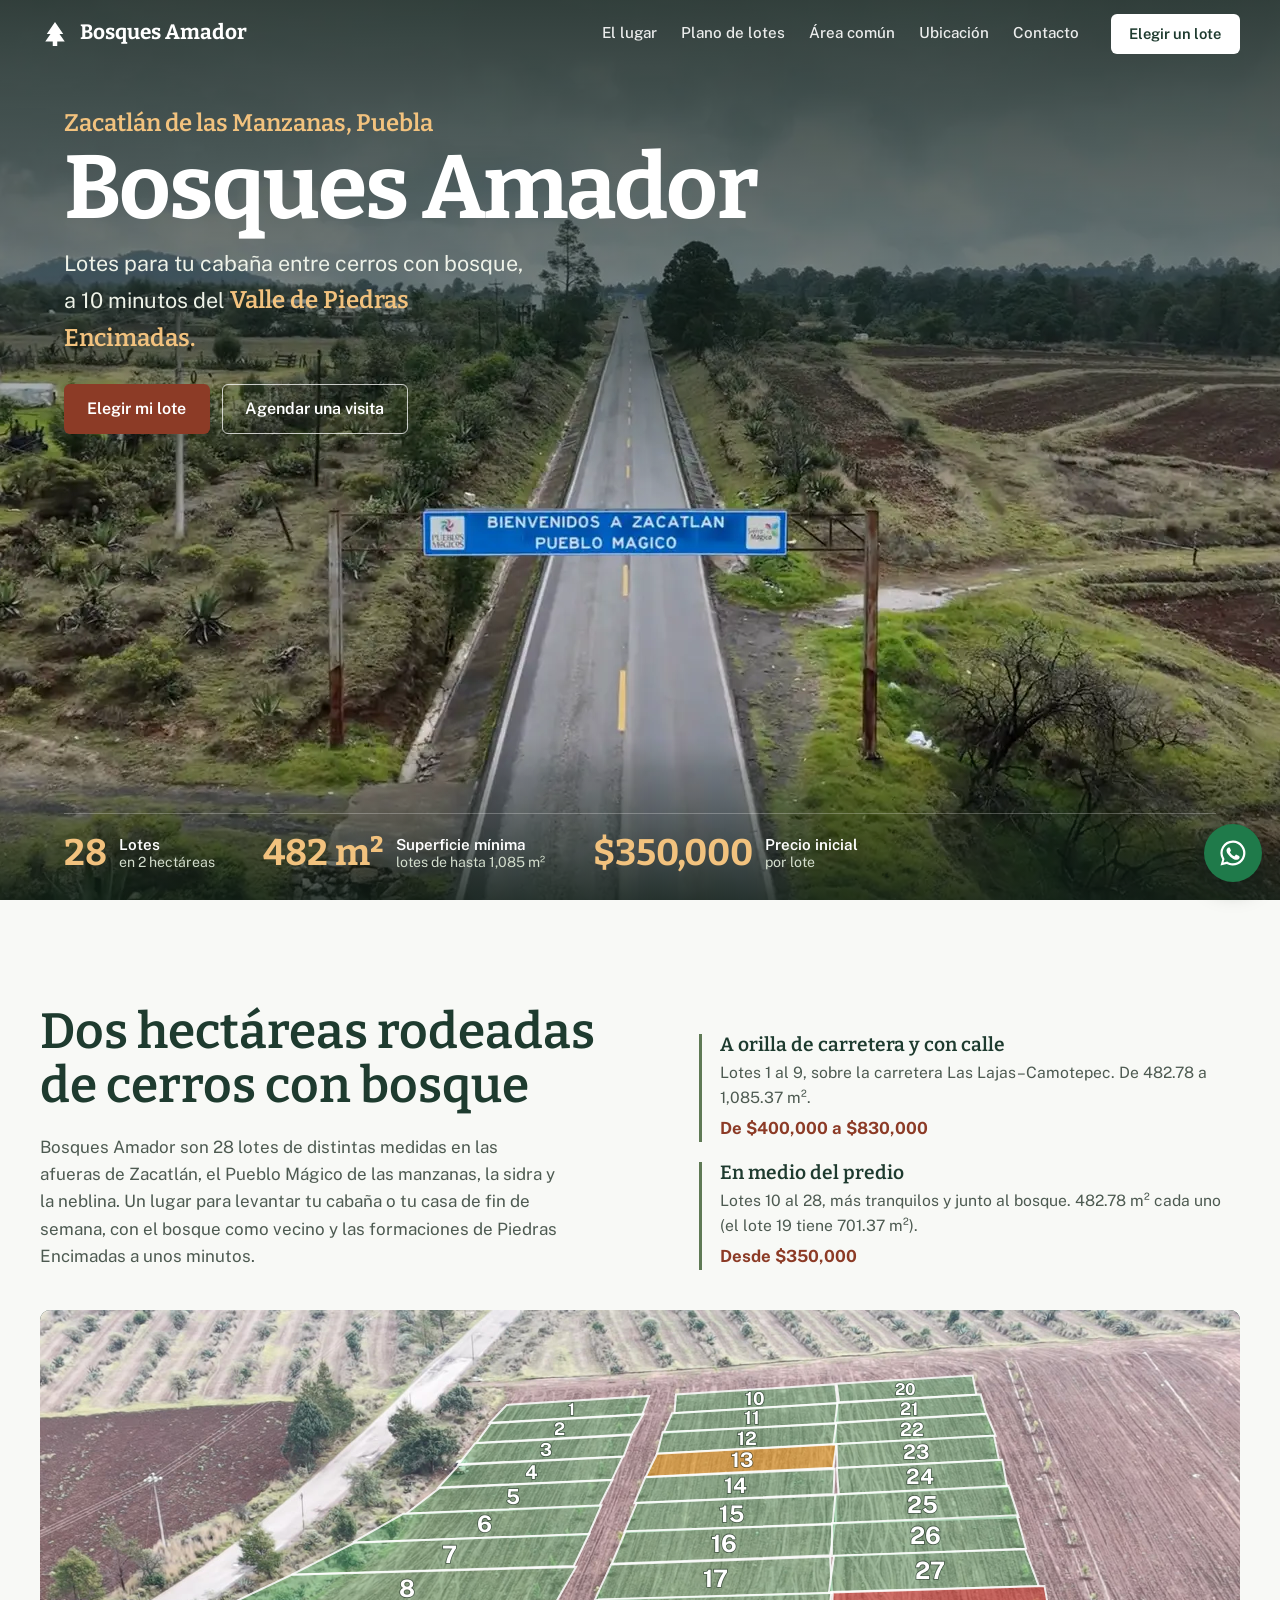
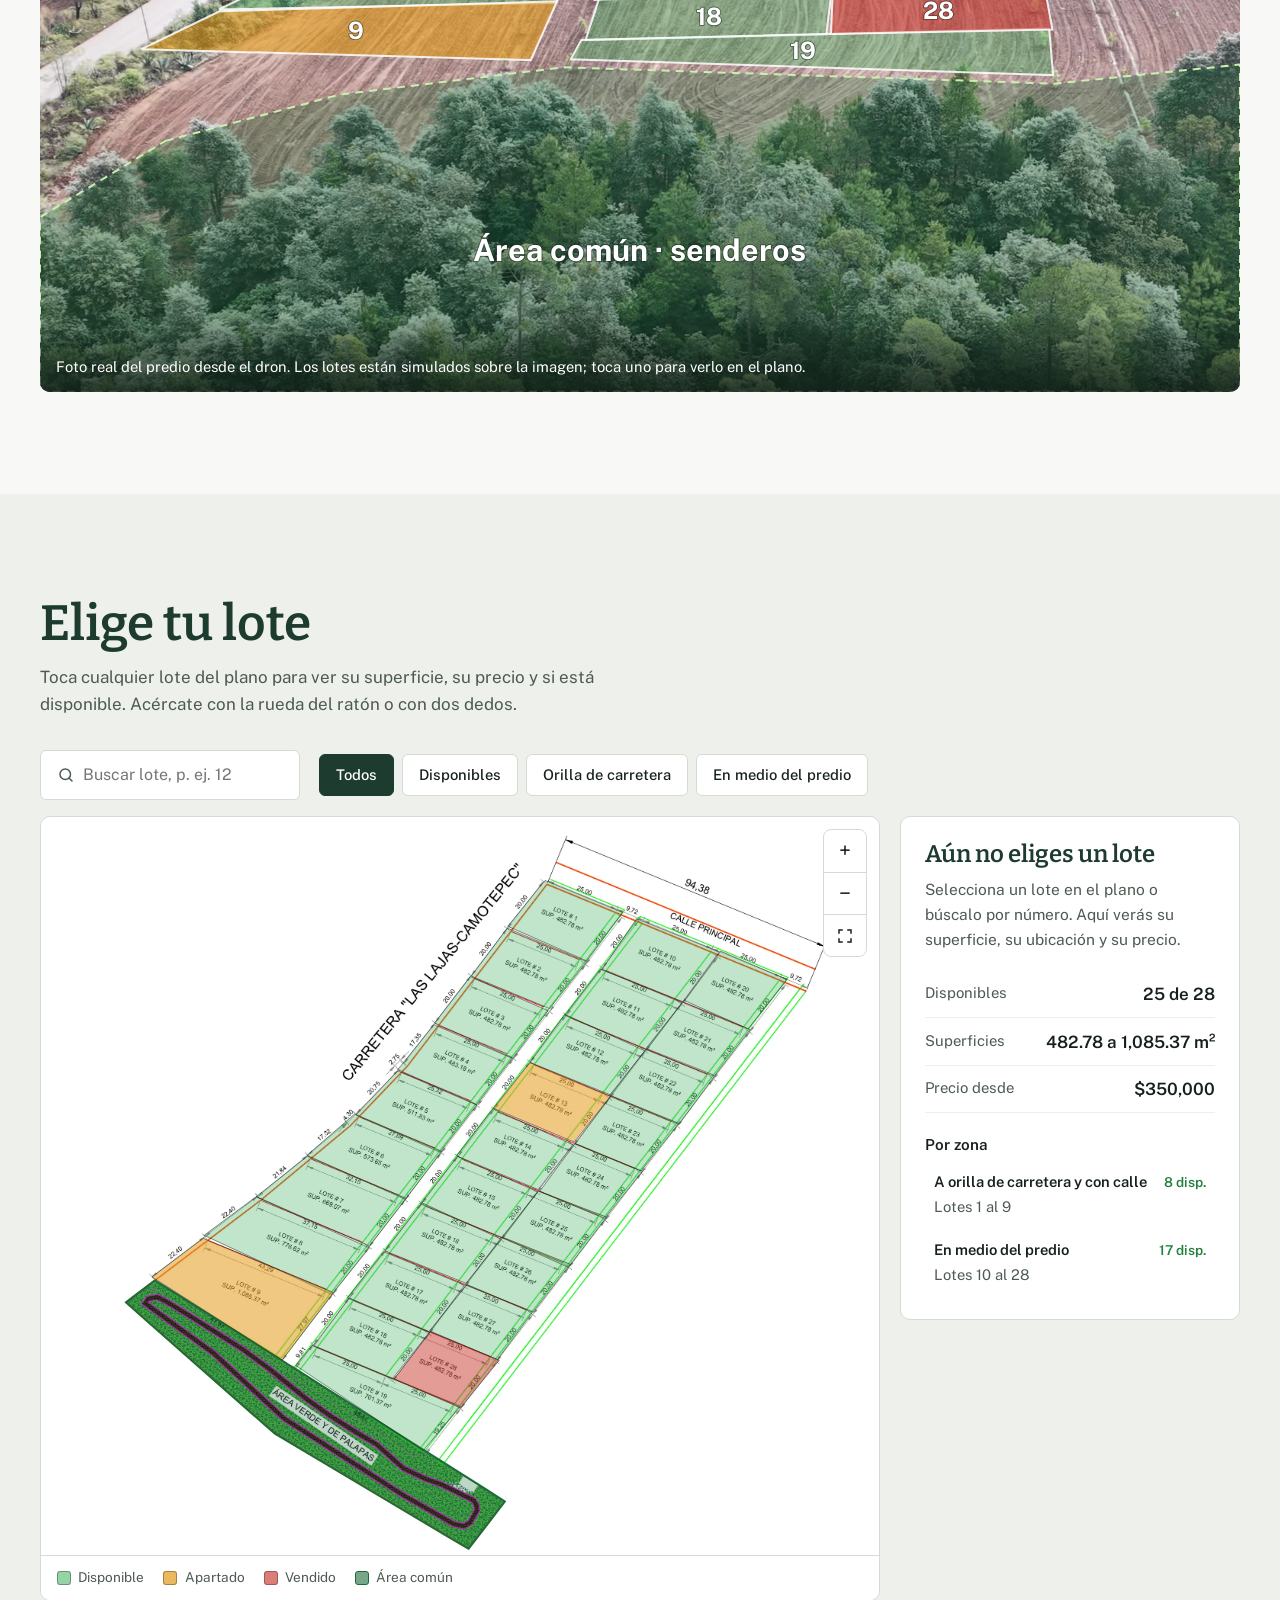
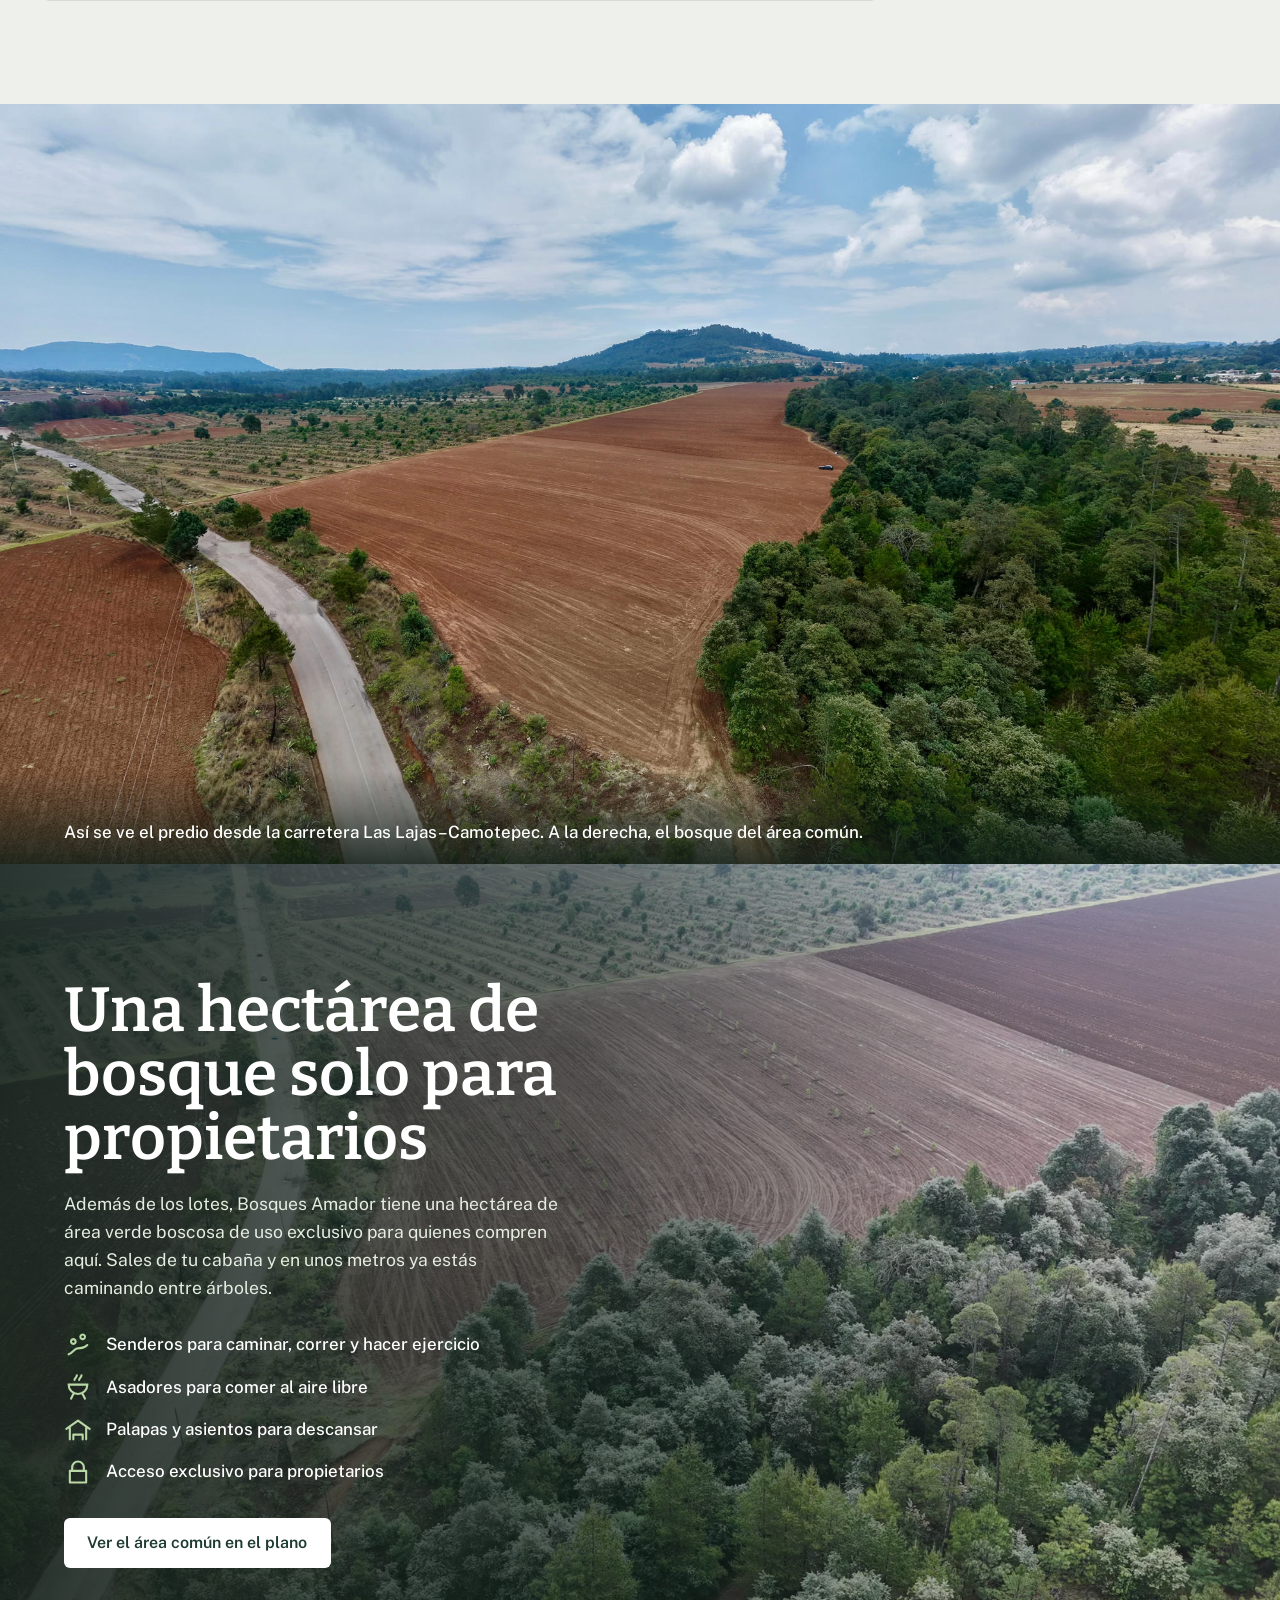
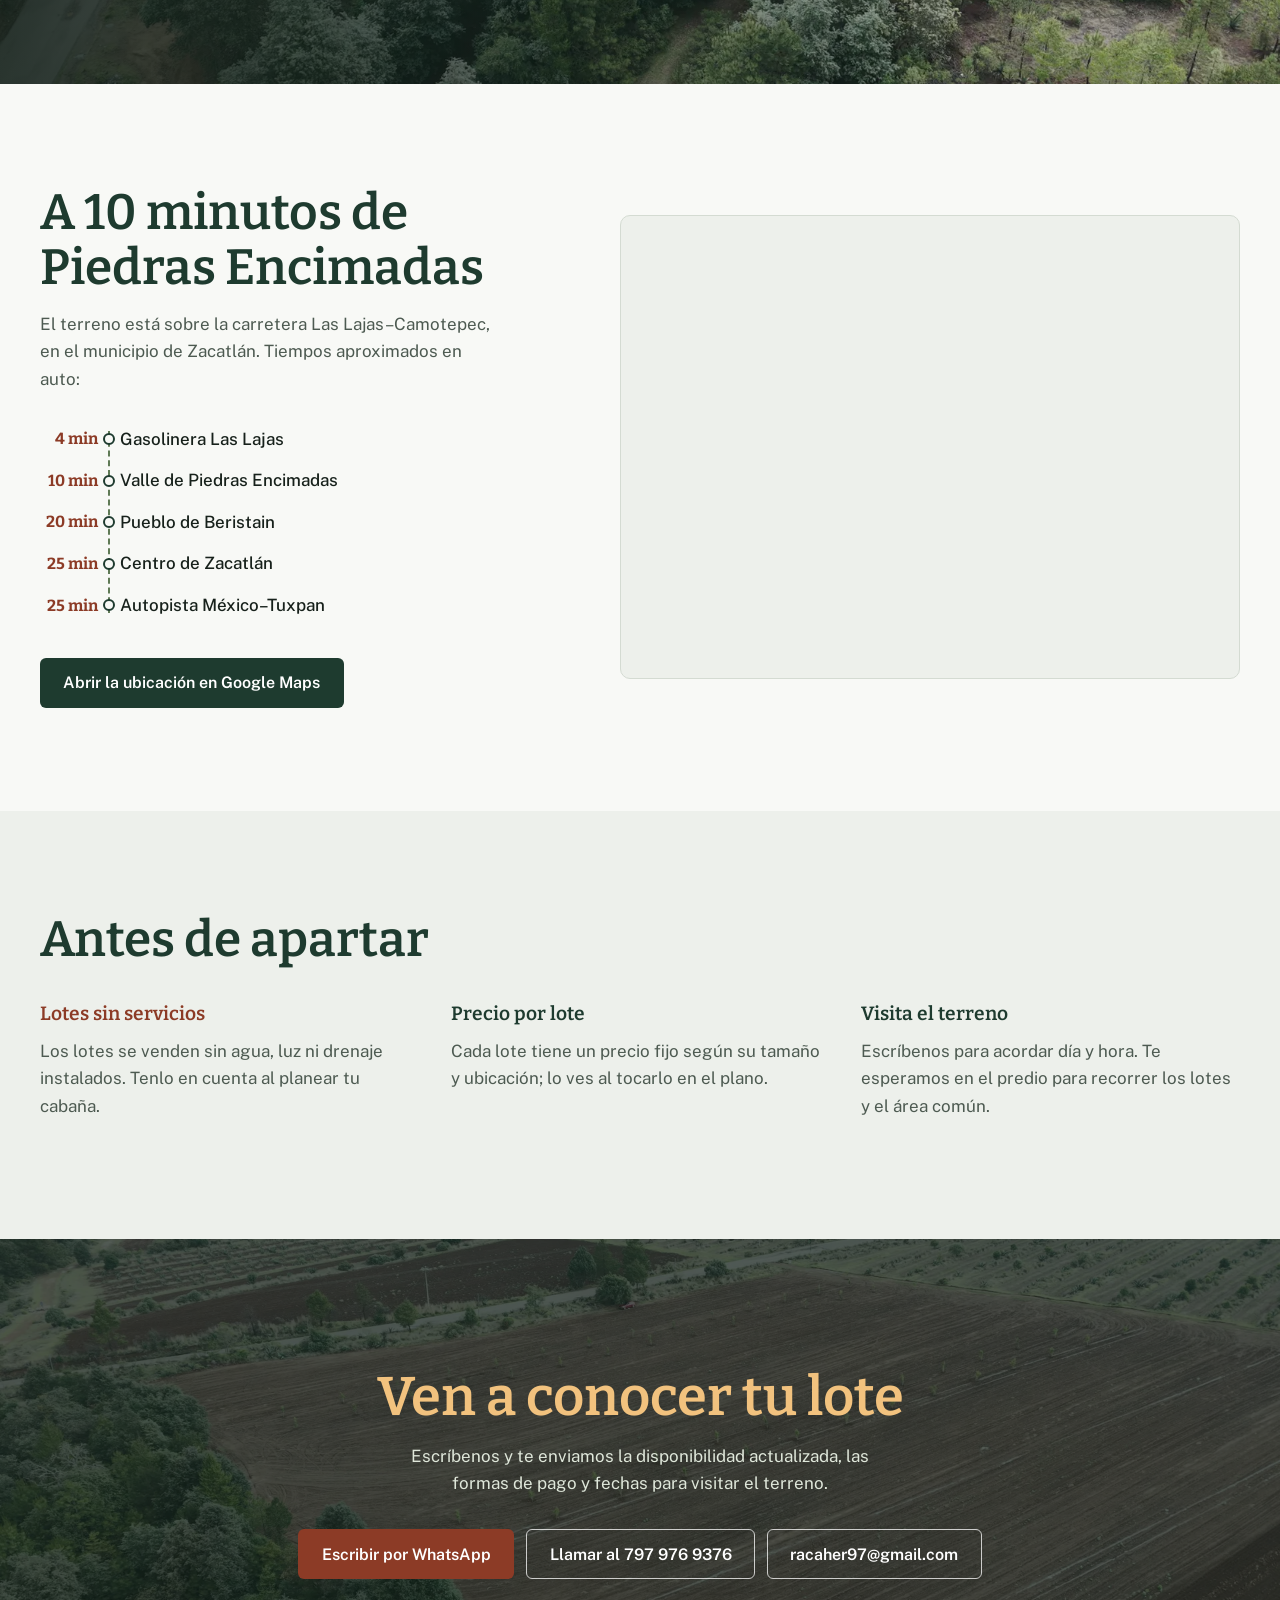
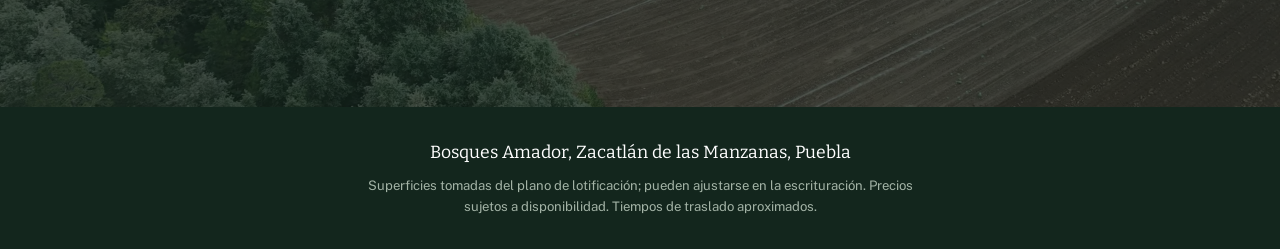
==== commit 45e1bf3d: "Foto del dron con lotes, videos nuevos y mejoras en celular - El lugar: cuadro del segundo 40 de H_o" ====
--- a/index.html
+++ b/index.html
@@ -39,13 +39,13 @@
     <!-- Portada: primeros 15 segundos del video, con el letrero "Bienvenidos a Zacatlán" -->
     <section class="hero" id="inicio">
       <video class="hero-video video-fondo" id="hero-video" muted loop playsinline preload="metadata"
-             poster="assets/video/hero.webp"
+             poster="assets/video/hero.webp" data-poster-movil="assets/video/hero-movil.webp"
              data-src="assets/video/hero.mp4" data-src-movil="assets/video/hero-movil.mp4"
              aria-hidden="true"></video>
       <div class="hero-contenido">
         <p class="hero-lugar">Zacatlán de las Manzanas, Puebla</p>
         <h1>Bosques Amador</h1>
-        <p class="hero-lema">Lotes para tu cabaña entre cerros con bosque, a 10&nbsp;minutos del Valle de Piedras Encimadas.</p>
+        <p class="hero-lema">Lotes para tu cabaña entre cerros con bosque, a 10&nbsp;minutos del <strong class="resalte">Valle de Piedras Encimadas.</strong></p>
         <div class="hero-acciones">
           <a class="boton boton-tierra" href="#plano">Elegir mi lote</a>
           <a class="boton boton-contorno" href="#contacto">Agendar una visita</a>
@@ -76,12 +76,12 @@
         </ul>
       </div>
       <figure class="lugar-foto">
-        <svg id="foto-svg" viewBox="260 400 1450 1040" role="group" aria-label="Foto aérea del predio con los lotes simulados">
-          <image href="assets/img/predio.jpg" x="0" y="0" width="2000" height="1440"/>
+        <svg id="foto-svg" viewBox="700 250 2200 1250" role="group" aria-label="Foto aérea del predio con los lotes simulados">
+          <image href="assets/img/predio-lotes.jpg" x="0" y="0" width="2900" height="2160"/>
           <g id="foto-area"></g>
           <g id="foto-lotes"></g>
         </svg>
-        <figcaption>Foto real del predio desde la carretera. Los lotes están simulados sobre la imagen; toca uno para verlo en el plano.</figcaption>
+        <figcaption>Foto real del predio desde el dron. Los lotes están simulados sobre la imagen; toca uno para verlo en el plano.</figcaption>
       </figure>
     </section>
 
@@ -183,9 +183,15 @@
       </div>
     </section>
 
+    <section class="vista" aria-label="El predio visto desde la carretera">
+      <img src="assets/img/vista-carretera.jpg" width="2000" height="1440" loading="lazy"
+           alt="Vista aérea del predio junto a la carretera Las Lajas–Camotepec, con el bosque del área común a la derecha">
+      <p class="vista-texto">Así se ve el predio desde la carretera Las Lajas–Camotepec. A la derecha, el bosque del área común.</p>
+    </section>
+
     <section class="area-comun" id="area-comun" aria-labelledby="area-titulo">
       <video class="video-fondo area-video" muted loop playsinline preload="none" poster="assets/video/bosque.webp"
-             data-src="assets/video/bosque.mp4" aria-hidden="true"></video>
+             data-src="assets/video/bosque.mp4" data-src-movil="assets/video/bosque-movil.mp4" data-poster-movil="assets/video/bosque-movil.webp" aria-hidden="true"></video>
       <div class="area-contenido">
         <h2 id="area-titulo">Una hectárea de bosque solo para propietarios</h2>
         <p>Además de los lotes, Bosques Amador tiene una hectárea de área verde boscosa de uso exclusivo para quienes compren aquí. Sales de tu cabaña y en unos metros ya estás caminando entre árboles.</p>
@@ -237,7 +243,7 @@
 
     <section class="contacto" id="contacto" aria-labelledby="contacto-titulo">
       <video class="video-fondo contacto-video" muted loop playsinline preload="none" poster="assets/video/acceso.webp"
-             data-src="assets/video/acceso.mp4" aria-hidden="true"></video>
+             data-src="assets/video/acceso.mp4" data-src-movil="assets/video/acceso-movil.mp4" data-poster-movil="assets/video/acceso-movil.webp" aria-hidden="true"></video>
       <div class="contacto-contenido">
         <h2 id="contacto-titulo">Ven a conocer tu lote</h2>
         <p>Escríbenos y te enviamos la disponibilidad actualizada, las formas de pago y fechas para visitar el terreno.</p>
--- a/assets/css/estilos.css
+++ b/assets/css/estilos.css
@@ -8,6 +8,7 @@
   --musgo: #5f7a55;
   --tierra: #8c3b26;
   --tierra-2: #a9503a;
+  --arena: #f2c27e;
   --neblina: #edf0eb;
   --papel: #f8f9f6;
   --tinta: #17211b;
@@ -105,7 +106,8 @@
     linear-gradient(0deg, rgba(16,30,23,.9) 0%, rgba(16,30,23,.45) 40%, rgba(16,30,23,0) 66%);
 }
 .hero-contenido { max-width: 780px; }
-.hero-lugar { font-weight: 600; font-size: 1rem; color: #e3ead9; }
+.hero-lugar { font-family: var(--titulo); font-weight: 600; font-size: clamp(1.15rem, 2.2vw, 1.5rem); color: var(--arena); }
+.hero-lema .resalte { font-family: var(--titulo); font-weight: 600; font-size: 1.12em; color: var(--arena); }
 .hero h1 { margin-top: .35rem; font-size: clamp(3.3rem, 10.5vw, 7.6rem); font-weight: 700; line-height: .9; letter-spacing: -.02em; }
 .hero-lema { margin-top: 1.1rem; font-size: clamp(1.1rem, 2.3vw, 1.35rem); max-width: 36ch; color: #eef2e8; }
 .hero-acciones { display: flex; flex-wrap: wrap; gap: .75rem; margin-top: 2rem; }
@@ -118,7 +120,7 @@
 .hero-datos dd { margin: 0; }
 .hero-datos .dato-num {
   grid-column: 1; grid-row: 1 / span 2; align-self: center;
-  font-family: var(--titulo); font-weight: 700; font-size: 2.3rem; line-height: 1; color: #f2c27e;
+  font-family: var(--titulo); font-weight: 700; font-size: 2.3rem; line-height: 1; color: var(--arena);
 }
 .hero-datos dt { grid-column: 2; grid-row: 1; align-self: end; font-size: .95rem; font-weight: 600; line-height: 1.25; color: #fff; }
 .hero-datos .dato-nota { grid-column: 2; grid-row: 2; align-self: start; font-size: .88rem; line-height: 1.25; color: #d3ddcd; }
@@ -129,17 +131,20 @@
 
 /* ---------- El lugar ---------- */
 .lugar {
-  display: grid; grid-template-columns: 1fr 1.1fr; gap: clamp(1.5rem, 5vw, 4rem); align-items: center;
+  display: grid; grid-template-columns: 1fr; gap: clamp(1.5rem, 4vw, 2.5rem);
   max-width: calc(var(--ancho) + 5rem); margin-inline: auto;
 }
 .lugar-texto > p { margin-top: 1.1rem; color: var(--tinta-suave); max-width: 52ch; }
+.lugar-texto { display: grid; grid-template-columns: 1.1fr 1fr; gap: 0 clamp(1.5rem, 5vw, 4rem); align-items: end; }
+.lugar-texto > h2, .lugar-texto > p { grid-column: 1; }
+.lugar-texto .zonas { grid-column: 2; grid-row: 1 / span 2; }
 .zonas { list-style: none; margin: 2rem 0 0; padding: 0; display: grid; gap: 1.25rem; }
 .zonas li { border-left: 3px solid var(--musgo); padding-left: 1.1rem; }
 .zonas h3 { font-size: 1.2rem; color: var(--pino); }
 .zonas p { margin-top: .3rem; color: var(--tinta-suave); font-size: .98rem; }
 .zonas .zona-precio { color: var(--tierra); font-weight: 700; font-size: 1.05rem; }
 .lugar-foto { position: relative; margin: 0; border-radius: var(--radio); overflow: hidden; background: var(--pino); }
-#foto-svg { display: block; width: 100%; height: auto; aspect-ratio: 1450 / 1040; }
+#foto-svg { display: block; width: 100%; height: auto; aspect-ratio: 2200 / 1250; }
 .foto-lote polygon {
   fill: rgba(63, 175, 94, .38); stroke: rgba(255,255,255,.85); stroke-width: 2px;
   vector-effect: non-scaling-stroke; transition: fill .12s;
@@ -153,12 +158,20 @@
   fill: #fff; pointer-events: none; paint-order: stroke; stroke: rgba(16,30,23,.55); stroke-width: 3px;
 }
 .foto-area polygon { fill: rgba(30, 107, 58, .3); stroke: #c9f0b0; stroke-width: 2px; stroke-dasharray: 8 6; vector-effect: non-scaling-stroke; }
-.foto-area text { font-size: 30px; }
+.foto-area text { font-size: 56px; }
 .lugar-foto figcaption {
   position: absolute; left: 0; right: 0; bottom: 0; padding: 2.5rem 1rem .85rem; color: #fff; font-size: .92rem;
   background: linear-gradient(0deg, rgba(16,30,23,.8), rgba(16,30,23,0));
 }
-@media (max-width: 860px) { .lugar { grid-template-columns: 1fr; } }
+@media (max-width: 860px) { .lugar-texto { grid-template-columns: 1fr; } .lugar-texto .zonas { grid-column: 1; grid-row: auto; } }
+
+/* ---------- Vista desde la carretera ---------- */
+.vista { position: relative; margin: 0; background: var(--pino); }
+.vista img { width: 100%; height: clamp(320px, 62vw, 760px); object-fit: cover; object-position: 50% 62%; }
+.vista-texto {
+  position: absolute; left: 0; right: 0; bottom: 0; padding: 3rem clamp(1rem, 5vw, 4rem) 1.1rem;
+  color: #fff; font-weight: 500; background: linear-gradient(0deg, rgba(16,30,23,.82), rgba(16,30,23,0));
+}
 
 /* ---------- Área común ---------- */
 .area-comun {
@@ -324,13 +337,15 @@
   /* En celular el detalle sube desde abajo */
   .ficha.abierta {
     position: fixed; left: 0; right: 0; bottom: 0; top: auto; z-index: 60;
-    max-height: 82svh; overflow-y: auto;
+    max-height: 82svh; overflow-y: auto; overscroll-behavior: contain;
     border-radius: 16px 16px 0 0; border: 0; padding: 1.6rem 1.25rem 1.5rem;
     box-shadow: 0 -10px 40px rgba(16,30,23,.3);
     animation: subir .25s ease-out;
   }
   .ficha.abierta::before { content: ""; display: block; width: 44px; height: 4px; border-radius: 4px; background: var(--linea); margin: -.8rem auto 1rem; }
   body.ficha-abierta .whatsapp-flotante { display: none; }
+  /* Mientras se ve el detalle, la página de fondo queda fija en su lugar */
+  body.pagina-fija { position: fixed; left: 0; right: 0; overflow: hidden; }
 }
 @keyframes subir { from { transform: translateY(100%); } to { transform: none; } }
 @media (prefers-reduced-motion: reduce) { .ficha.abierta { animation: none; } }
@@ -366,7 +381,7 @@
   padding: clamp(5rem, 11vw, 8rem) clamp(1rem, 4vw, 2.5rem);
 }
 .contacto::after { content: ""; position: absolute; inset: 0; z-index: -1; background: rgba(16,30,23,.72); }
-.contacto h2 { font-size: clamp(2.2rem, 5vw, 3.4rem); }
+.contacto h2 { font-size: clamp(2.2rem, 5vw, 3.4rem); color: var(--arena); }
 .contacto-contenido > p { margin: 1rem auto 0; max-width: 50ch; color: #dfe7da; }
 .contacto-acciones { display: flex; flex-wrap: wrap; justify-content: center; gap: .75rem; margin-top: 2rem; }
 .contacto-acciones [hidden] { display: none; }
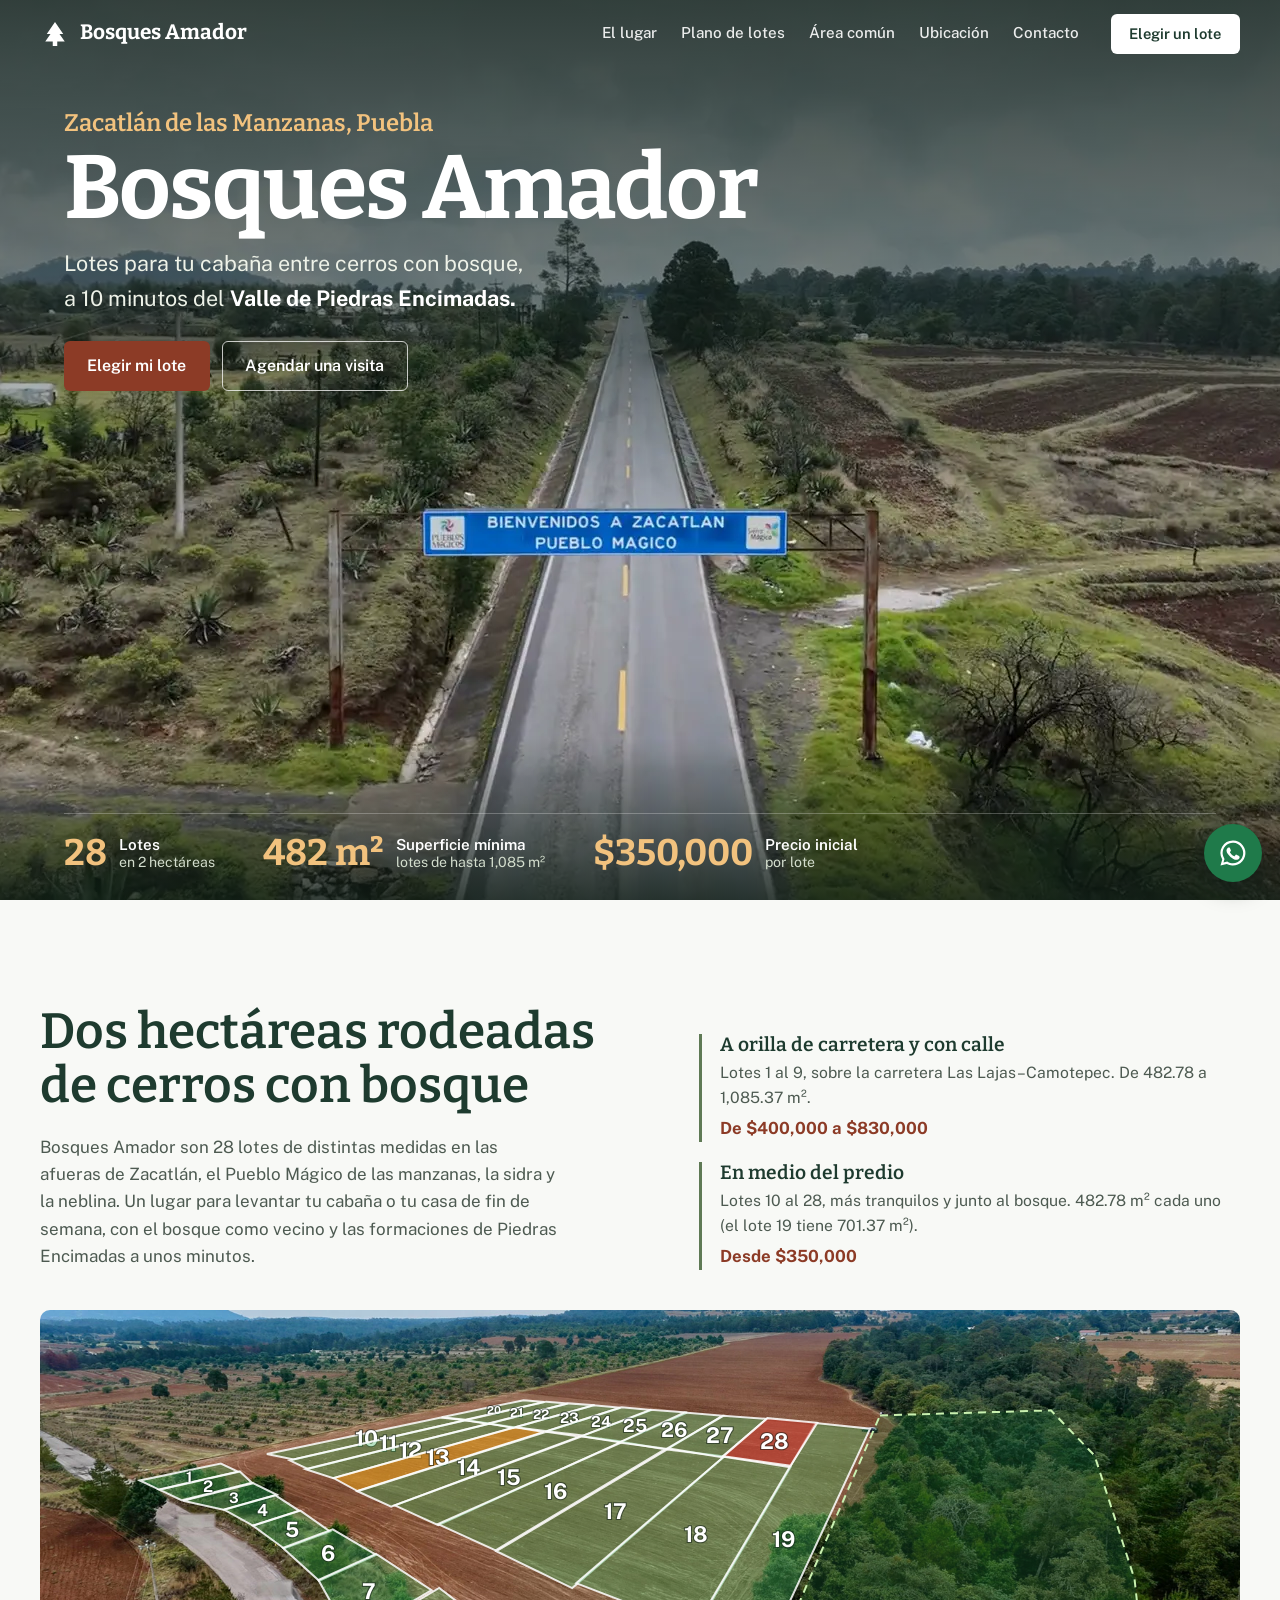
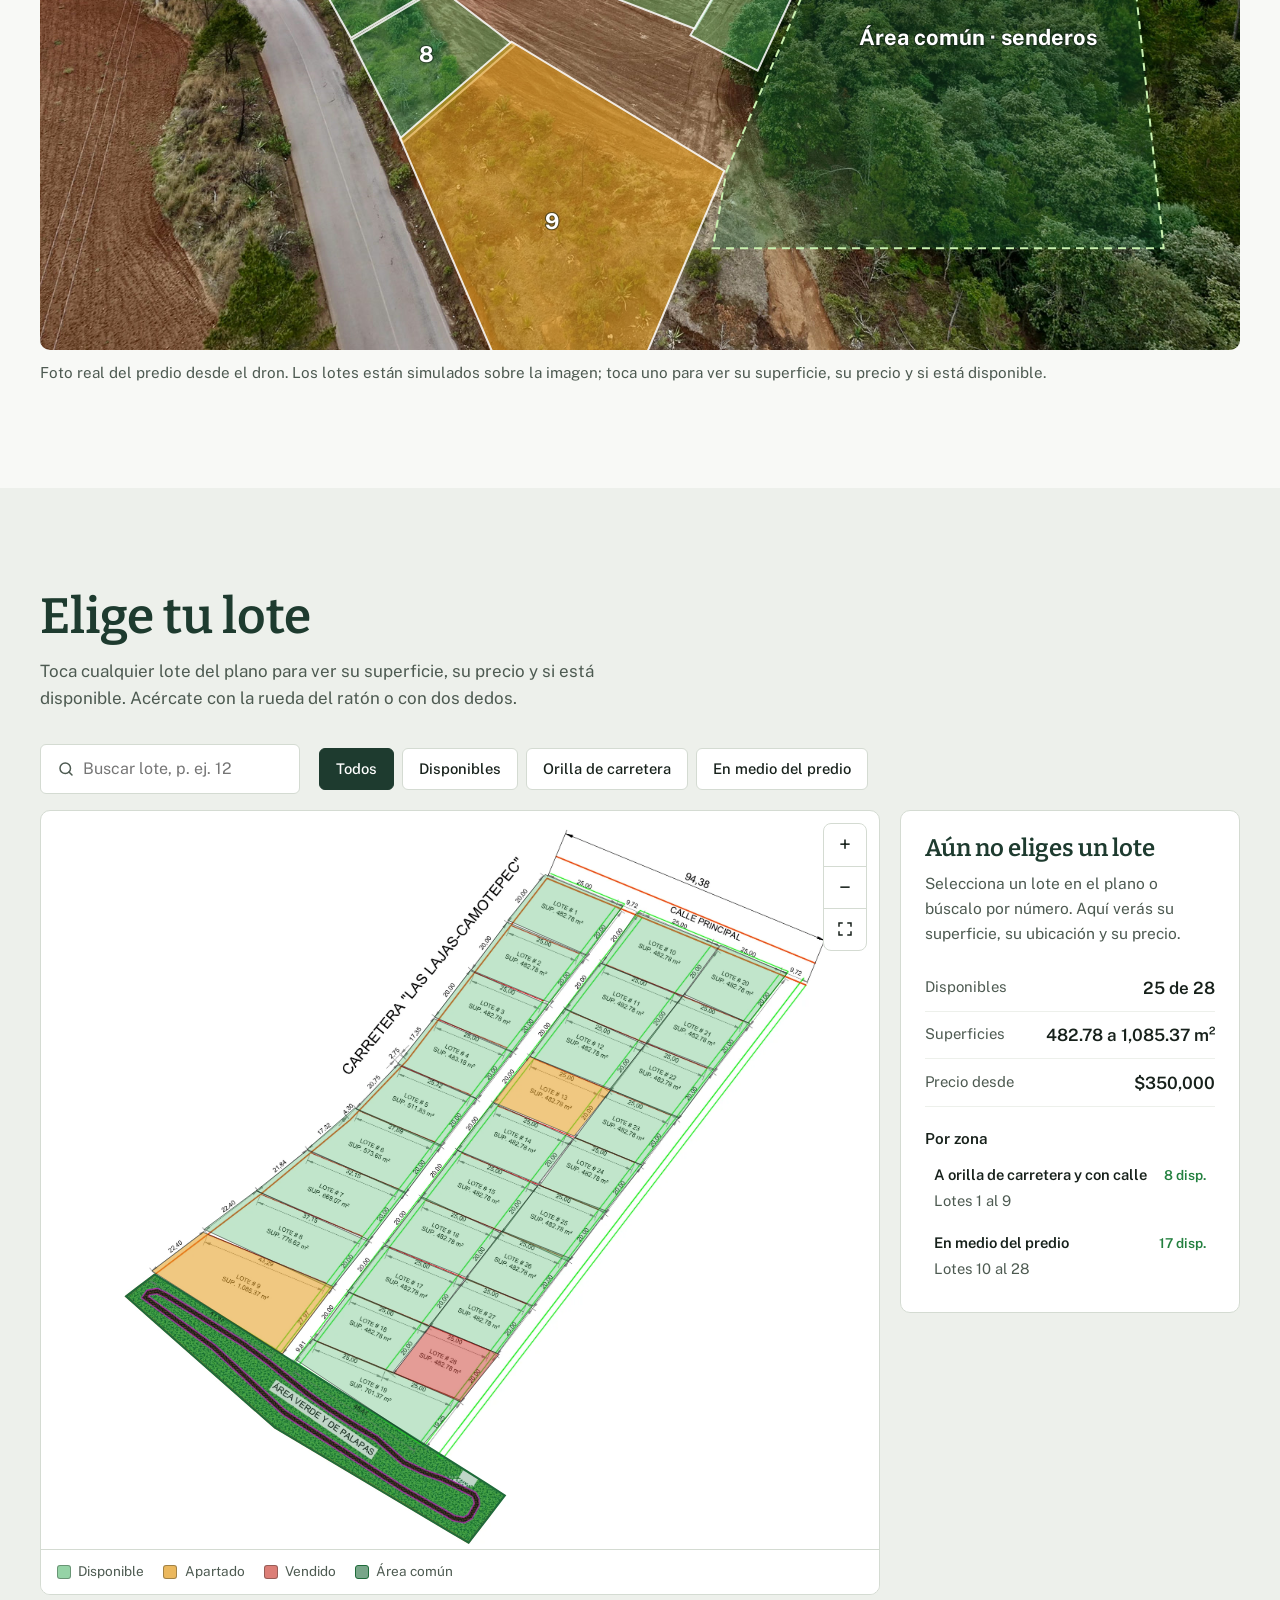
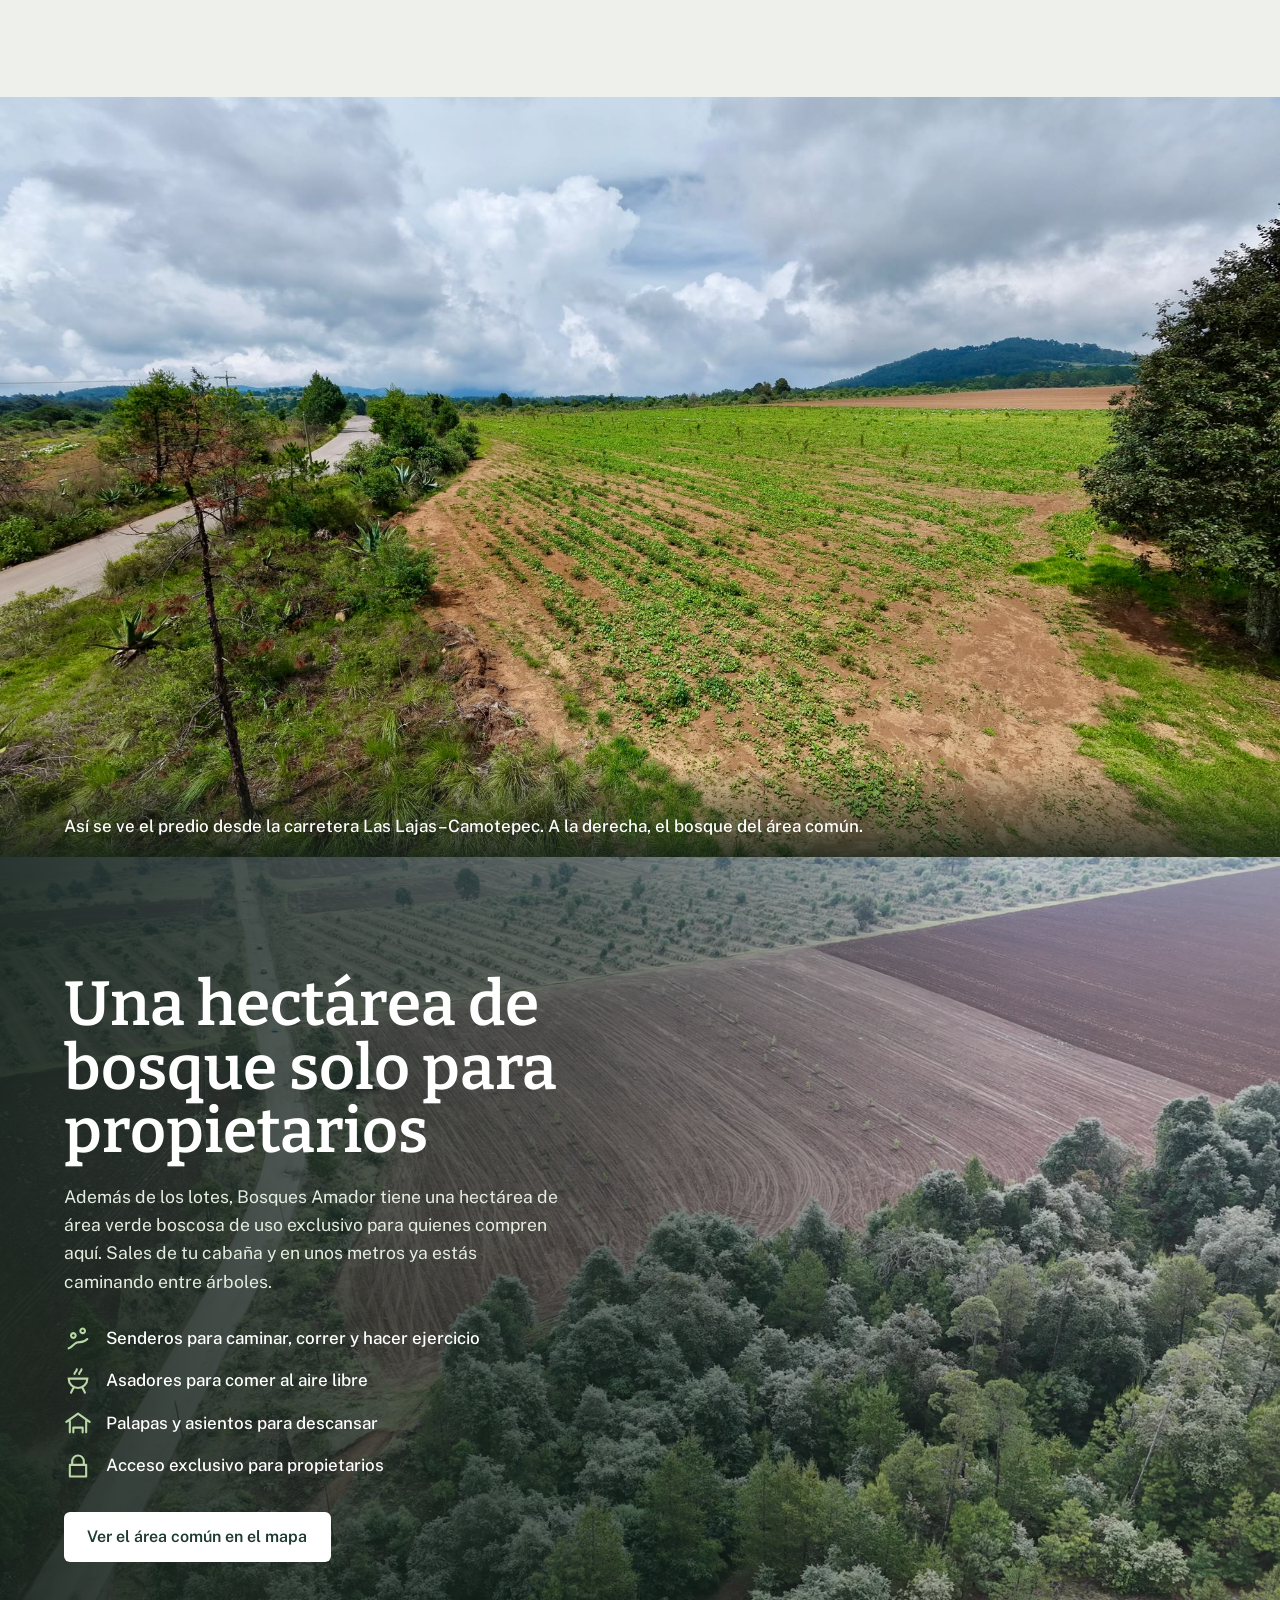
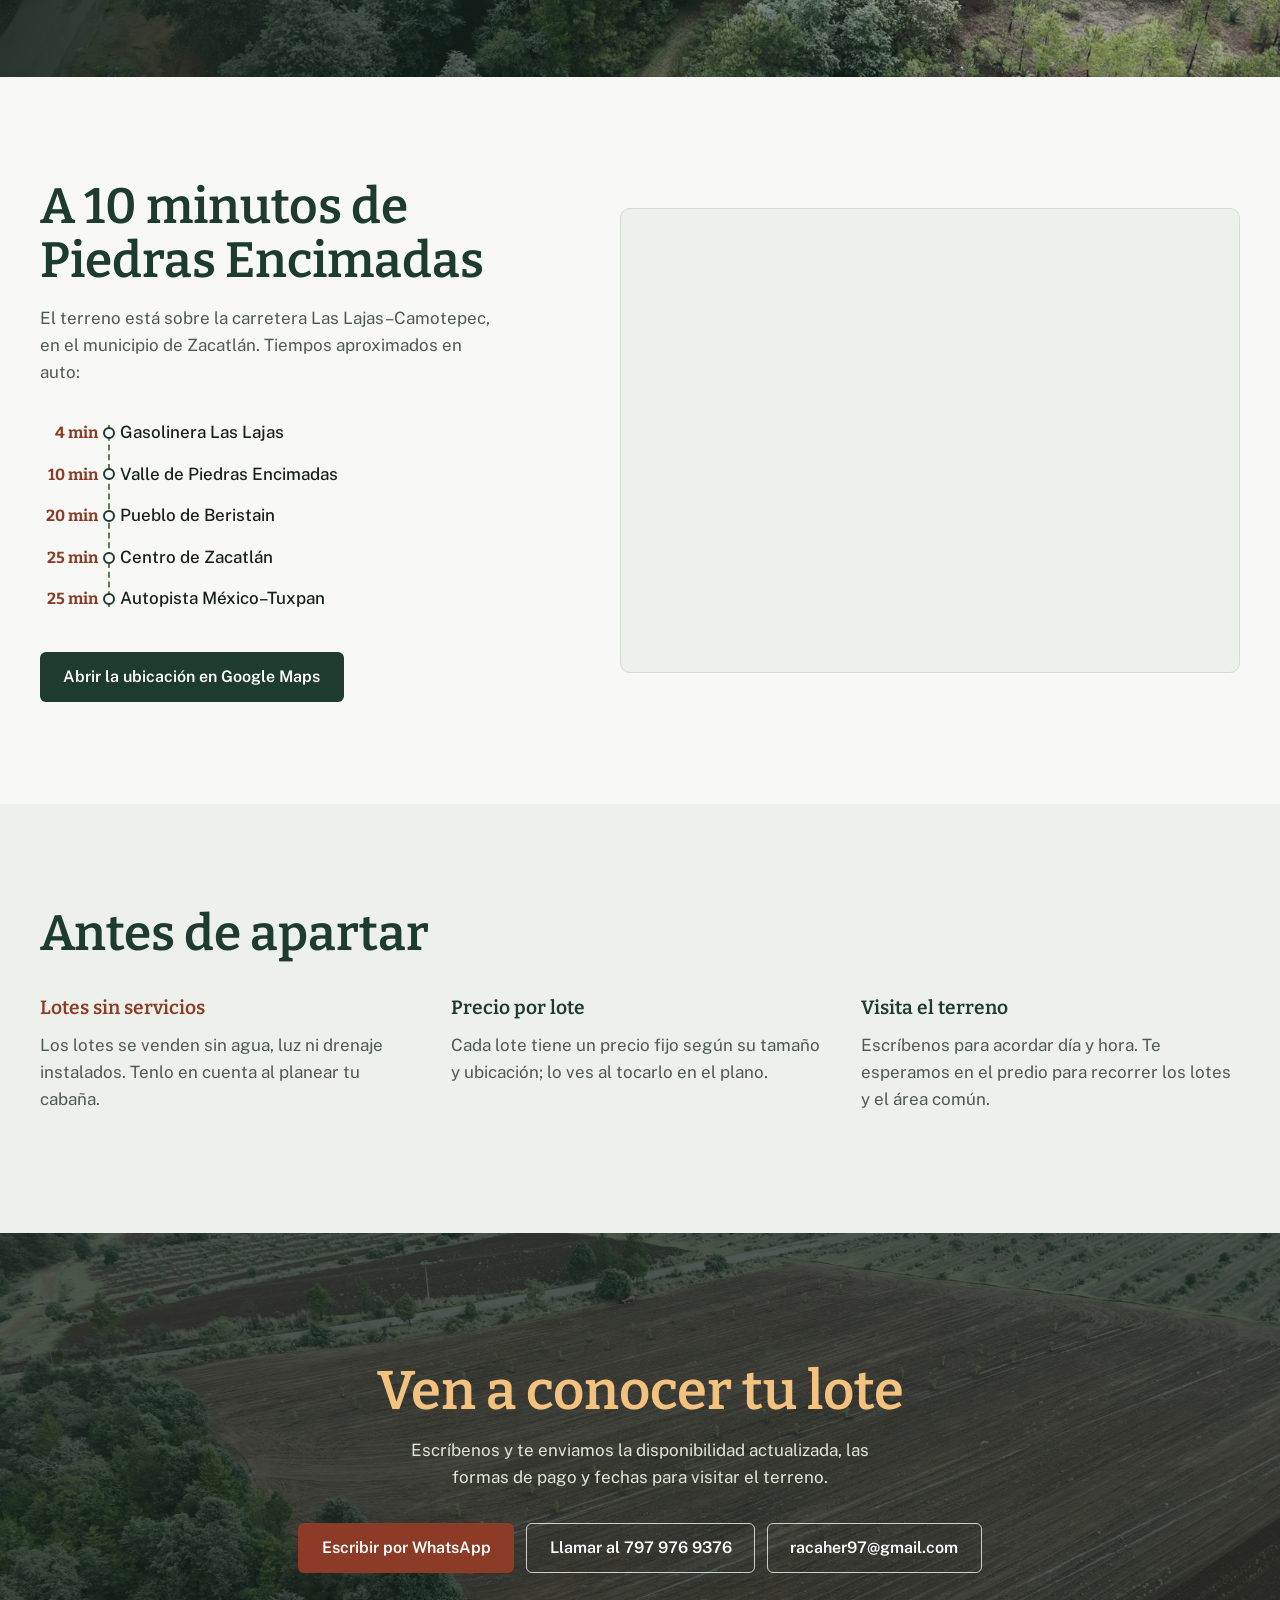
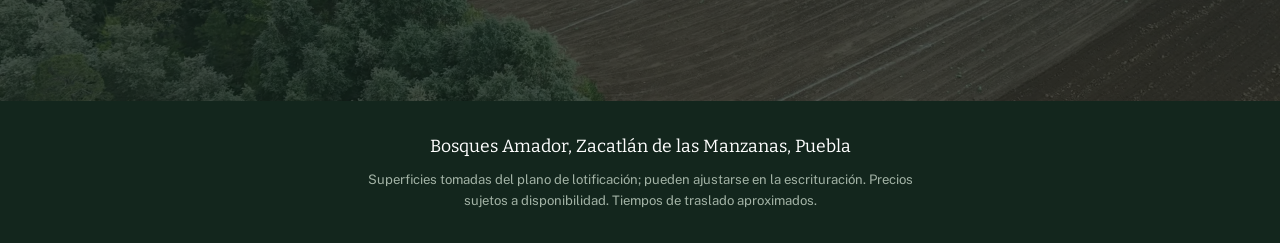
==== commit b9b81304: "Lotes sobre BA_plano con perspectiva, detalle en la foto y brillo del área común - El lugar vuelve a" ====
--- a/index.html
+++ b/index.html
@@ -75,13 +75,13 @@
           </li>
         </ul>
       </div>
-      <figure class="lugar-foto">
-        <svg id="foto-svg" viewBox="700 250 2200 1250" role="group" aria-label="Foto aérea del predio con los lotes simulados">
-          <image href="assets/img/predio-lotes.jpg" x="0" y="0" width="2900" height="2160"/>
+      <figure class="lugar-foto" id="mapa-foto">
+        <svg id="foto-svg" viewBox="150 560 1650 880" role="group" aria-label="Foto aérea del predio con los lotes simulados">
+          <image href="assets/img/predio-lotes.jpg" x="0" y="0" width="2000" height="1440"/>
           <g id="foto-area"></g>
           <g id="foto-lotes"></g>
         </svg>
-        <figcaption>Foto real del predio desde el dron. Los lotes están simulados sobre la imagen; toca uno para verlo en el plano.</figcaption>
+        <figcaption>Foto real del predio desde el dron. Los lotes están simulados sobre la imagen; toca uno para ver su superficie, su precio y si está disponible.</figcaption>
       </figure>
     </section>
 
@@ -201,7 +201,7 @@
           <li><svg viewBox="0 0 24 24" aria-hidden="true"><path d="M2 11 12 4l10 7M5 10v10M19 10v10M8 16h8M8 16v4M16 16v4" fill="none" stroke="currentColor" stroke-width="1.8" stroke-linecap="round" stroke-linejoin="round"/></svg>Palapas y asientos para descansar</li>
           <li><svg viewBox="0 0 24 24" aria-hidden="true"><path d="M7 11V8a5 5 0 0 1 10 0v3M5 11h14v10H5Z" fill="none" stroke="currentColor" stroke-width="1.8" stroke-linejoin="round"/></svg>Acceso exclusivo para propietarios</li>
         </ul>
-        <a class="boton boton-claro" href="#plano" data-ver-area>Ver el área común en el plano</a>
+        <a class="boton boton-claro" href="#mapa-foto" data-ver-area>Ver el área común en el mapa</a>
       </div>
     </section>
 
--- a/assets/css/estilos.css
+++ b/assets/css/estilos.css
@@ -107,7 +107,7 @@
 }
 .hero-contenido { max-width: 780px; }
 .hero-lugar { font-family: var(--titulo); font-weight: 600; font-size: clamp(1.15rem, 2.2vw, 1.5rem); color: var(--arena); }
-.hero-lema .resalte { font-family: var(--titulo); font-weight: 600; font-size: 1.12em; color: var(--arena); }
+.hero-lema .resalte { font-weight: 700; color: #fff; }
 .hero h1 { margin-top: .35rem; font-size: clamp(3.3rem, 10.5vw, 7.6rem); font-weight: 700; line-height: .9; letter-spacing: -.02em; }
 .hero-lema { margin-top: 1.1rem; font-size: clamp(1.1rem, 2.3vw, 1.35rem); max-width: 36ch; color: #eef2e8; }
 .hero-acciones { display: flex; flex-wrap: wrap; gap: .75rem; margin-top: 2rem; }
@@ -143,26 +143,32 @@
 .zonas h3 { font-size: 1.2rem; color: var(--pino); }
 .zonas p { margin-top: .3rem; color: var(--tinta-suave); font-size: .98rem; }
 .zonas .zona-precio { color: var(--tierra); font-weight: 700; font-size: 1.05rem; }
-.lugar-foto { position: relative; margin: 0; border-radius: var(--radio); overflow: hidden; background: var(--pino); }
-#foto-svg { display: block; width: 100%; height: auto; aspect-ratio: 2200 / 1250; }
+.lugar-foto { position: relative; margin: 0; }
+#foto-svg { display: block; width: 100%; height: auto; aspect-ratio: 1650 / 880; border-radius: var(--radio); }
 .foto-lote polygon {
   fill: rgba(63, 175, 94, .38); stroke: rgba(255,255,255,.85); stroke-width: 2px;
   vector-effect: non-scaling-stroke; transition: fill .12s;
 }
 .foto-lote[data-estado="apartado"] polygon { fill: rgba(227, 155, 27, .6); }
 .foto-lote[data-estado="vendido"] polygon { fill: rgba(201, 58, 46, .6); }
-.foto-lote:hover polygon, .foto-lote:focus-visible polygon { fill: rgba(30, 59, 47, .8); }
+.foto-lote { cursor: pointer; }
+.foto-lote:hover polygon, .foto-lote:focus-visible polygon, .foto-lote.activo polygon { fill: rgba(30, 59, 47, .8); }
+.foto-lote.activo polygon { stroke: var(--arena); stroke-width: 3px; }
 .foto-lote:focus-visible { outline: none; }
 .foto-lote text, .foto-area text {
   font-family: var(--texto); font-weight: 700; text-anchor: middle; dominant-baseline: central;
   fill: #fff; pointer-events: none; paint-order: stroke; stroke: rgba(16,30,23,.55); stroke-width: 3px;
 }
 .foto-area polygon { fill: rgba(30, 107, 58, .3); stroke: #c9f0b0; stroke-width: 2px; stroke-dasharray: 8 6; vector-effect: non-scaling-stroke; }
-.foto-area text { font-size: 56px; }
-.lugar-foto figcaption {
-  position: absolute; left: 0; right: 0; bottom: 0; padding: 2.5rem 1rem .85rem; color: #fff; font-size: .92rem;
-  background: linear-gradient(0deg, rgba(16,30,23,.8), rgba(16,30,23,0));
-}
+.foto-area text { font-size: 30px; }
+/* "Ver el área común en el mapa": brilla dos veces en color arena */
+.foto-area.brillar polygon { animation: brillar 1.8s ease-in-out; }
+@keyframes brillar {
+  0%, 50%, 100% { fill: rgba(30, 107, 58, .3); stroke: #c9f0b0; }
+  25%, 75% { fill: rgba(242, 194, 126, .72); stroke: #fff4dc; }
+}
+@media (prefers-reduced-motion: reduce) { .foto-area.brillar polygon { animation-duration: 2.4s; } }
+.lugar-foto figcaption { margin-top: .7rem; color: var(--tinta-suave); font-size: .95rem; }
 @media (max-width: 860px) { .lugar-texto { grid-template-columns: 1fr; } .lugar-texto .zonas { grid-column: 1; grid-row: auto; } }
 
 /* ---------- Vista desde la carretera ---------- */
@@ -309,11 +315,13 @@
 
 .ficha-lote { position: relative; }
 .ficha-cerrar {
-  position: absolute; top: -.5rem; right: -.5rem; width: 40px; height: 40px; border: 0; background: none; cursor: pointer;
-  border-radius: 50%; display: grid; place-items: center; color: var(--tinta-suave);
-}
-.ficha-cerrar:hover { background: var(--neblina); }
+  position: absolute; top: -.5rem; right: -.5rem; width: 44px; height: 44px; border: 0; cursor: pointer;
+  border-radius: 50%; display: grid; place-items: center; background: var(--tierra); color: #fff;
+  box-shadow: 0 3px 10px rgba(140, 59, 38, .35); transition: background-color .15s, transform .15s;
+}
+.ficha-cerrar:hover { background: var(--tierra-2); transform: scale(1.06); }
 .ficha-cerrar svg { width: 20px; height: 20px; }
+.ficha-cerrar svg path { stroke-width: 2.6; }
 .ficha-zona { color: var(--musgo); font-weight: 600; font-size: .92rem; }
 .ficha-titulo { display: flex; align-items: baseline; gap: .5rem; margin-top: .2rem; }
 .ficha-titulo strong { font-weight: 700; font-size: 3.2rem; line-height: 1; color: var(--pino); }
@@ -331,6 +339,15 @@
 .ficha-acciones { display: grid; gap: .3rem; margin-top: 1.2rem; justify-items: center; }
 .ficha-acciones [hidden], .ficha [hidden] { display: none; }
 
+@media (min-width: 961px) {
+  .ficha.desde-foto {
+    position: fixed; top: 88px; right: clamp(1rem, 3vw, 2rem); z-index: 60; width: 360px;
+    max-height: calc(100vh - 110px); overflow-y: auto; box-shadow: 0 18px 48px rgba(16,30,23,.3);
+    animation: aparecer .2s ease-out;
+  }
+}
+@keyframes aparecer { from { opacity: 0; transform: translateY(8px); } to { opacity: 1; transform: none; } }
+
 @media (max-width: 960px) {
   .plano-cuerpo { grid-template-columns: 1fr; }
   .ficha { position: static; }
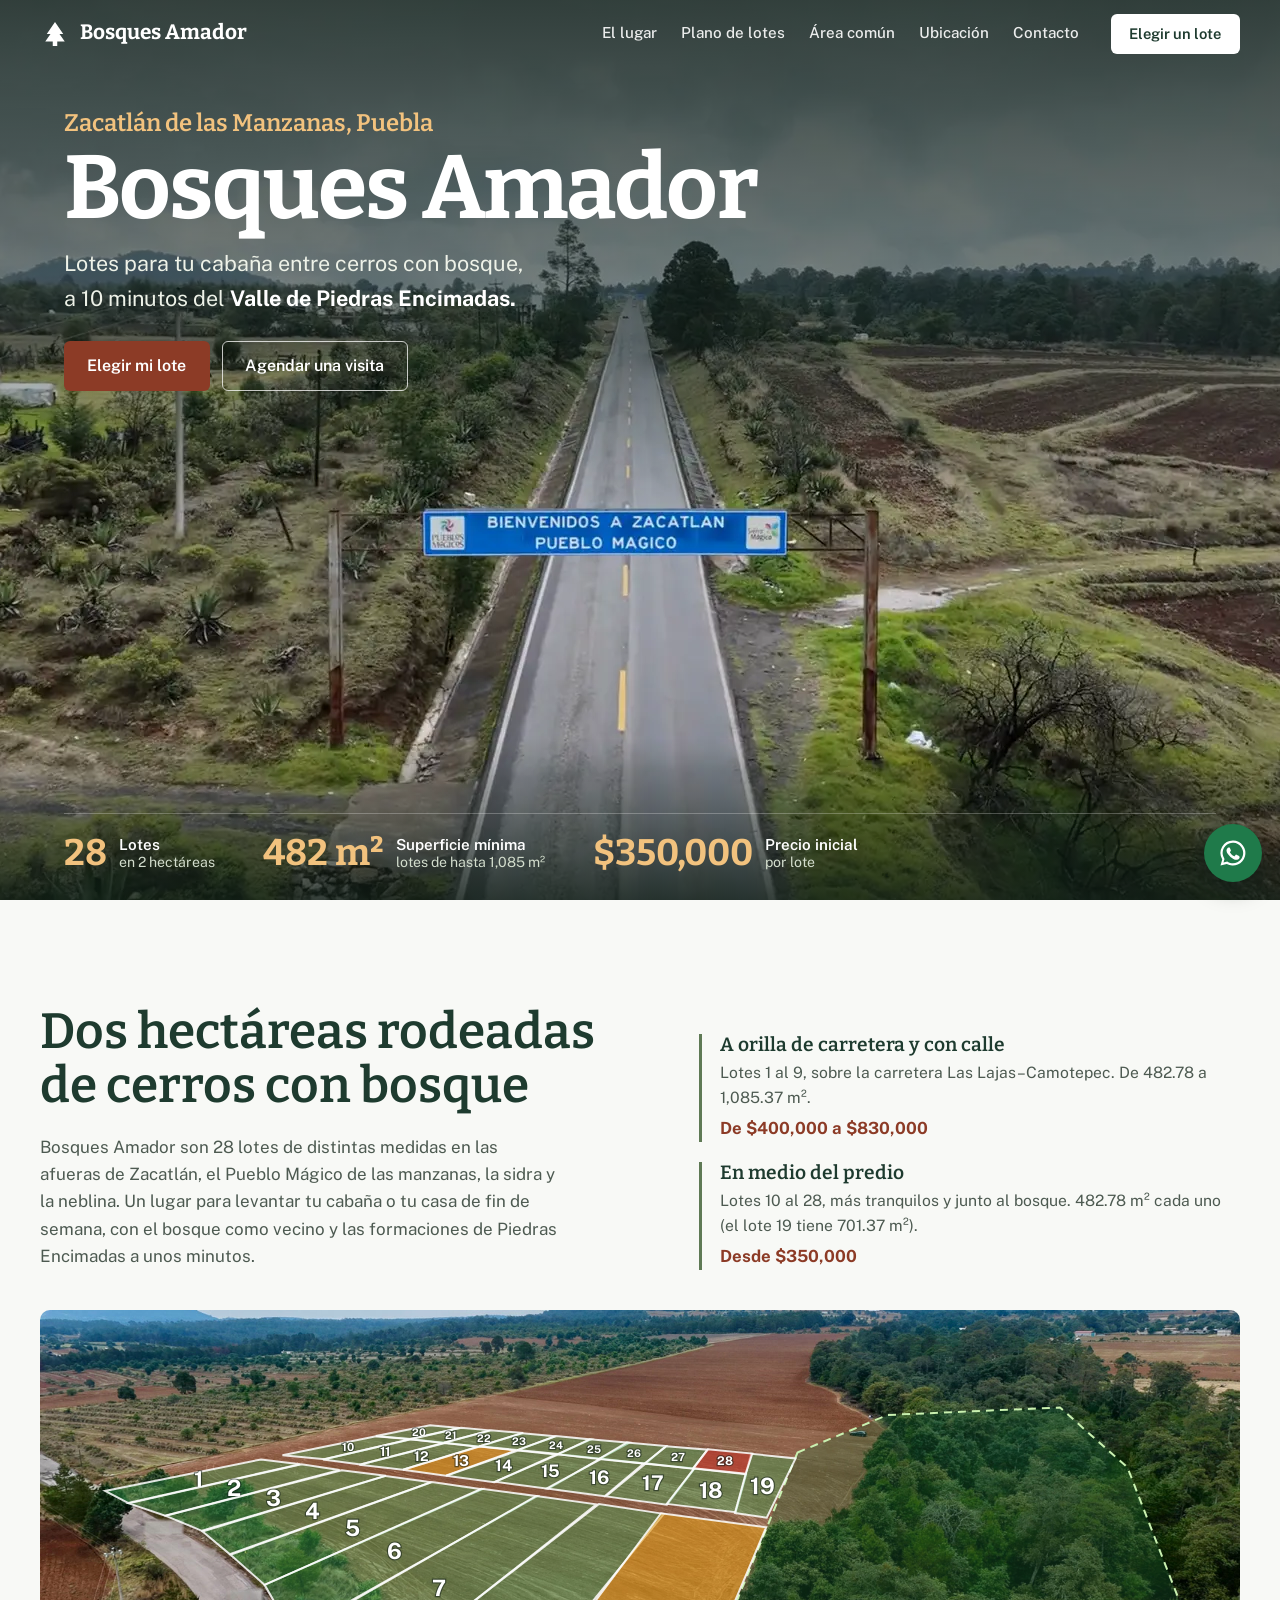
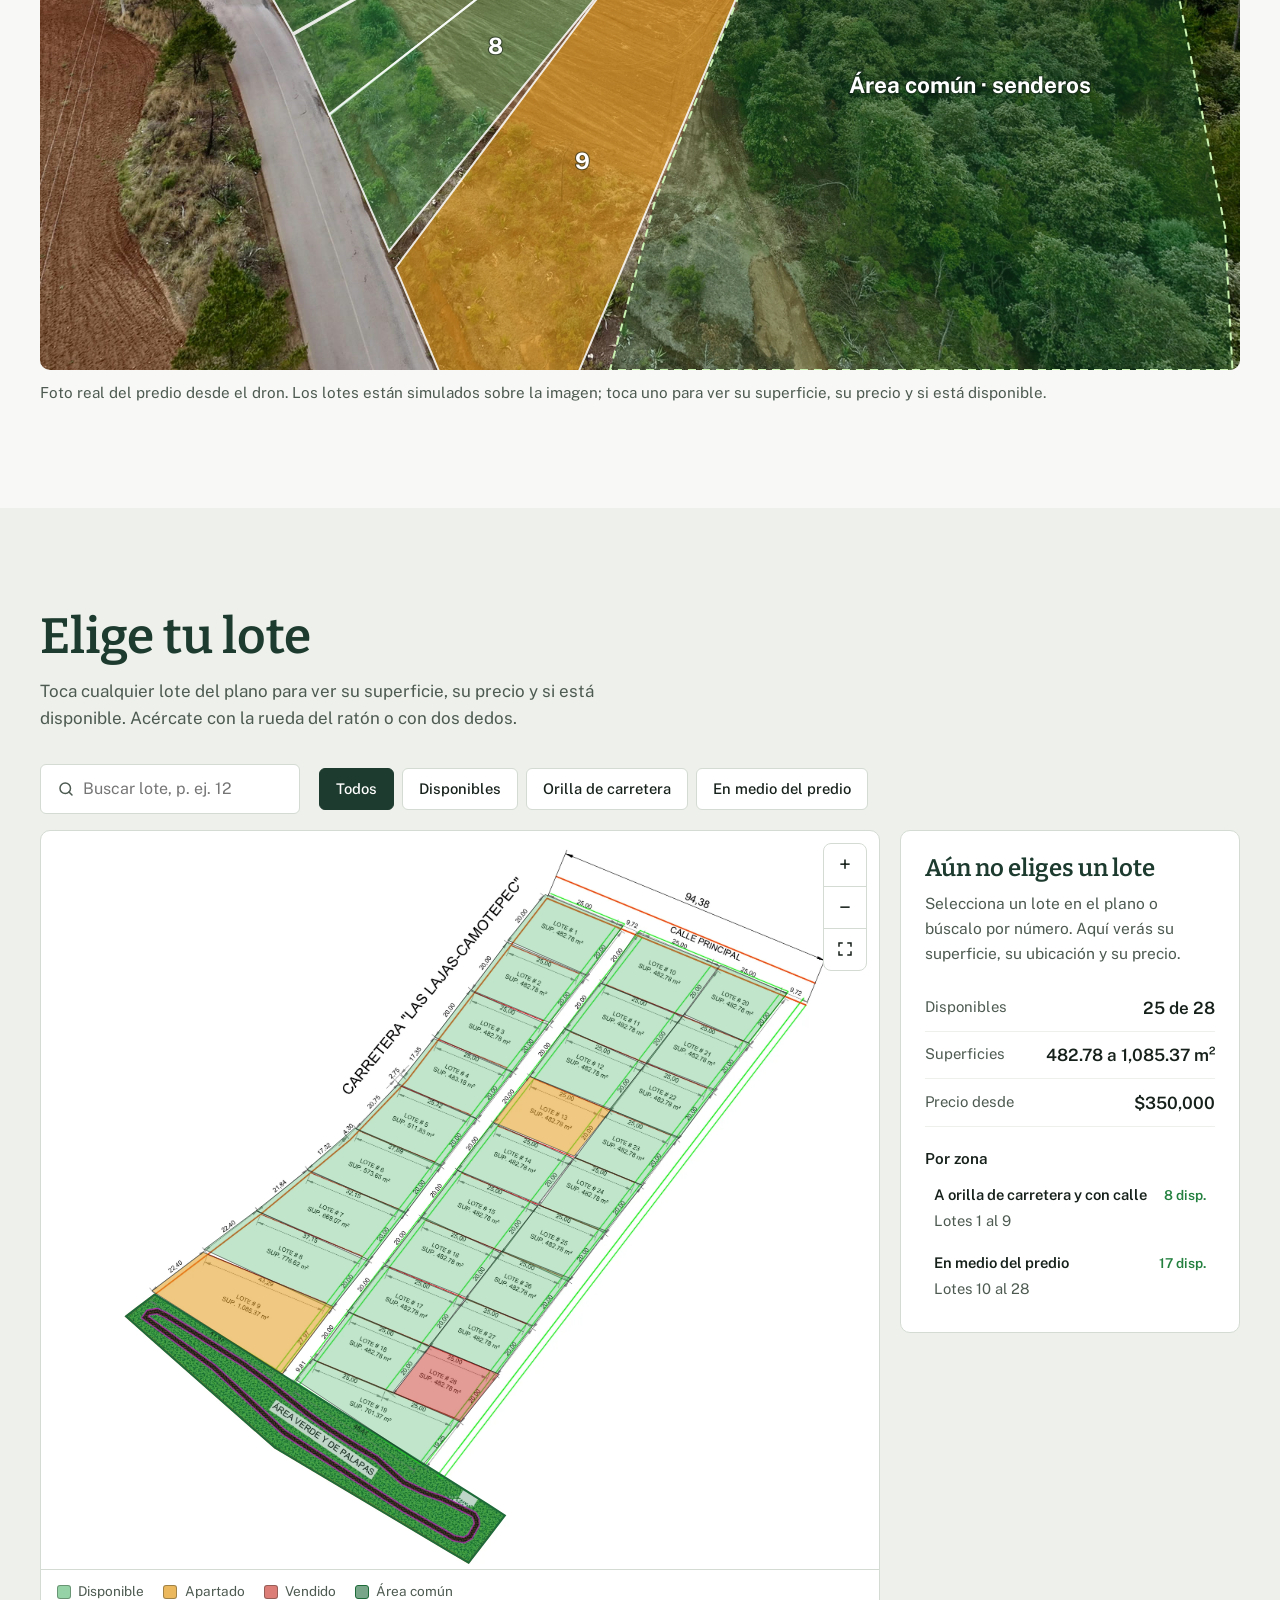
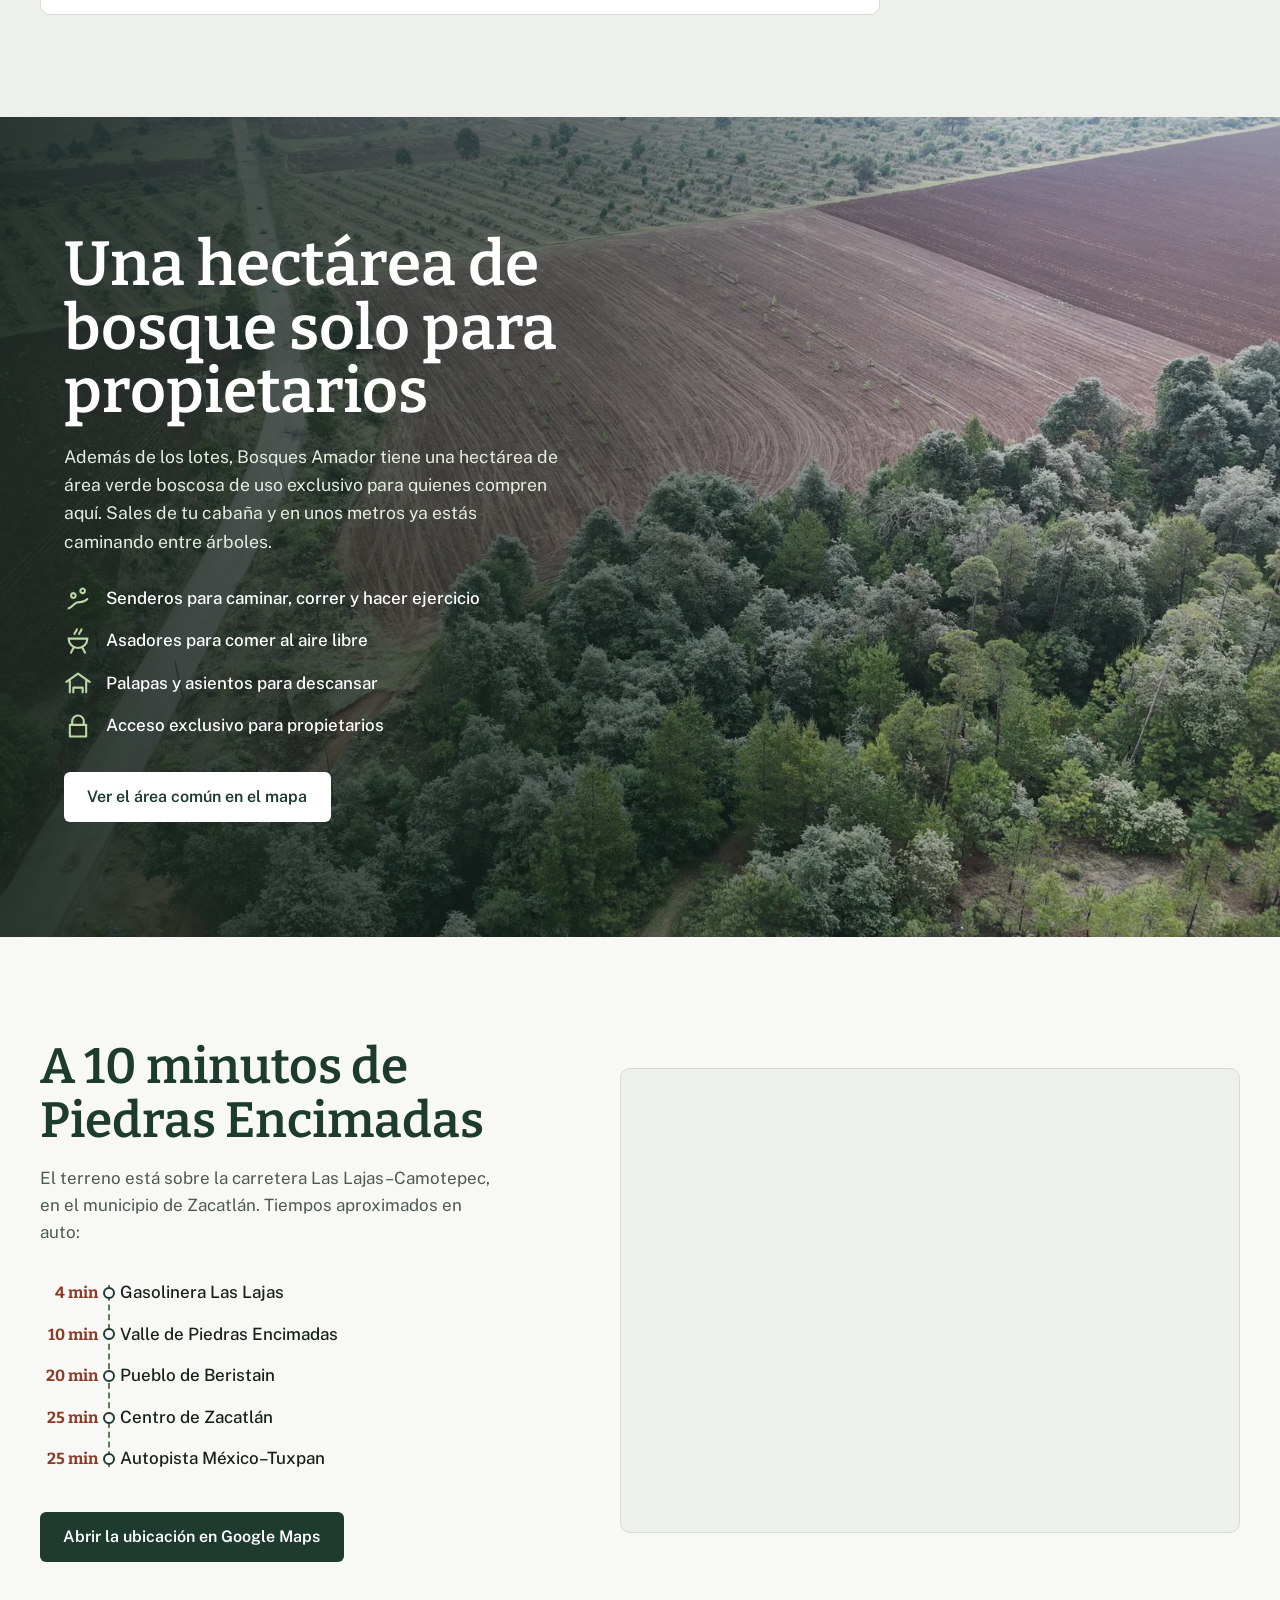
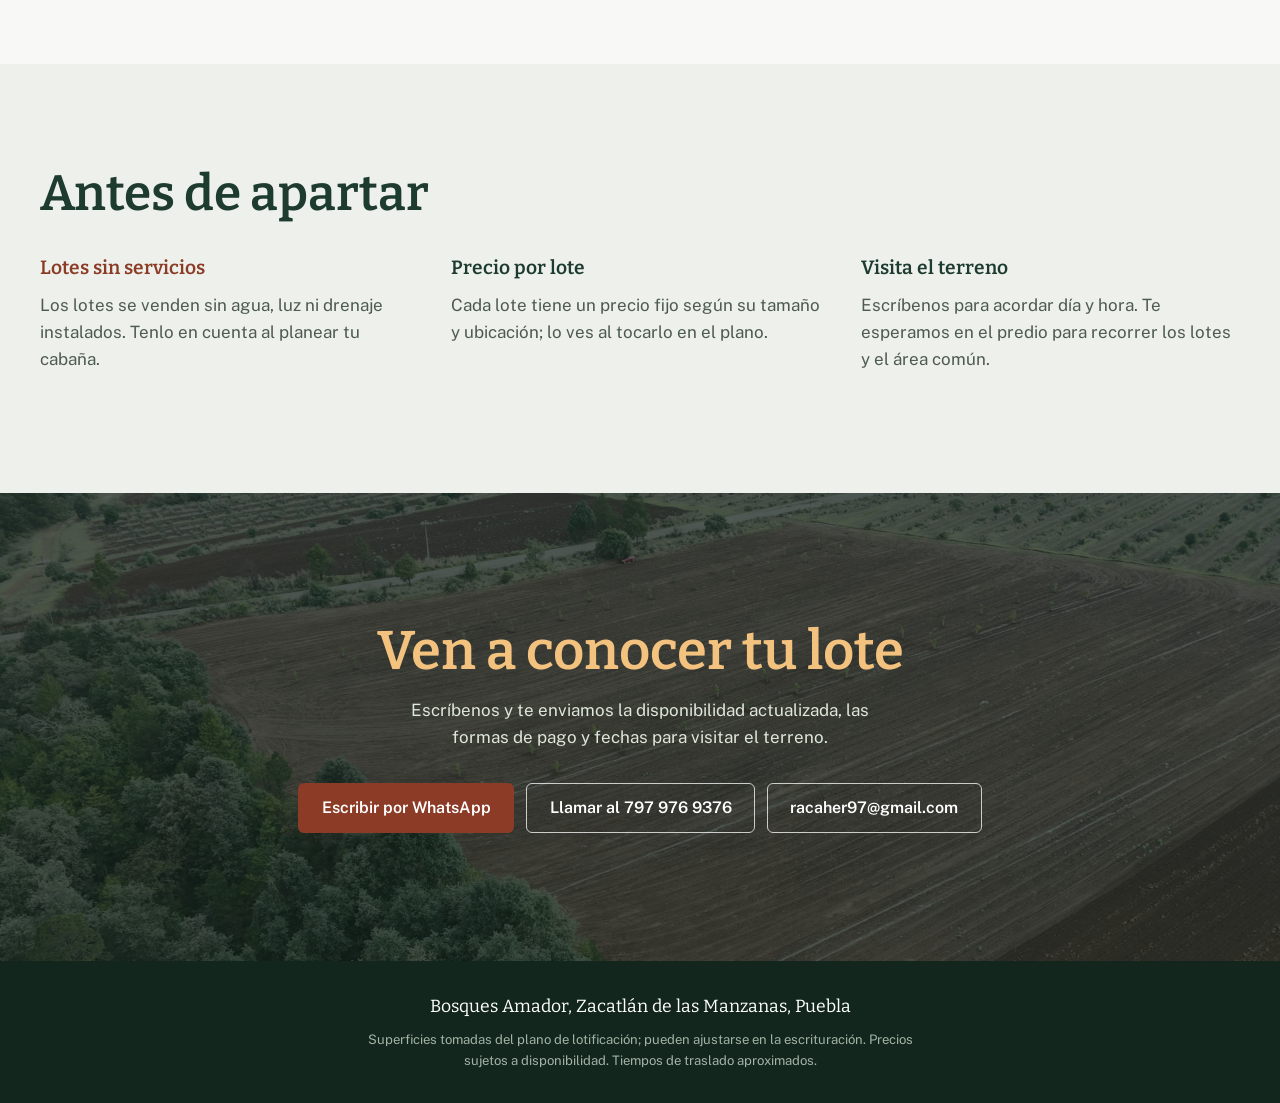
==== commit f0bdb769: "Lotes de la foto recorridos a la carretera y área común seleccionable - Vuelve la primera perspectiv" ====
--- a/index.html
+++ b/index.html
@@ -76,7 +76,7 @@
         </ul>
       </div>
       <figure class="lugar-foto" id="mapa-foto">
-        <svg id="foto-svg" viewBox="150 560 1650 880" role="group" aria-label="Foto aérea del predio con los lotes simulados">
+        <svg id="foto-svg" viewBox="200 560 1600 880" role="group" aria-label="Foto aérea del predio con los lotes simulados">
           <image href="assets/img/predio-lotes.jpg" x="0" y="0" width="2000" height="1440"/>
           <g id="foto-area"></g>
           <g id="foto-lotes"></g>
@@ -181,12 +181,6 @@
           </div>
         </aside>
       </div>
-    </section>
-
-    <section class="vista" aria-label="El predio visto desde la carretera">
-      <img src="assets/img/vista-carretera.jpg" width="2000" height="1440" loading="lazy"
-           alt="Vista aérea del predio junto a la carretera Las Lajas–Camotepec, con el bosque del área común a la derecha">
-      <p class="vista-texto">Así se ve el predio desde la carretera Las Lajas–Camotepec. A la derecha, el bosque del área común.</p>
     </section>
 
     <section class="area-comun" id="area-comun" aria-labelledby="area-titulo">
--- a/assets/css/estilos.css
+++ b/assets/css/estilos.css
@@ -144,7 +144,7 @@
 .zonas p { margin-top: .3rem; color: var(--tinta-suave); font-size: .98rem; }
 .zonas .zona-precio { color: var(--tierra); font-weight: 700; font-size: 1.05rem; }
 .lugar-foto { position: relative; margin: 0; }
-#foto-svg { display: block; width: 100%; height: auto; aspect-ratio: 1650 / 880; border-radius: var(--radio); }
+#foto-svg { display: block; width: 100%; height: auto; aspect-ratio: 1600 / 880; border-radius: var(--radio); }
 .foto-lote polygon {
   fill: rgba(63, 175, 94, .38); stroke: rgba(255,255,255,.85); stroke-width: 2px;
   vector-effect: non-scaling-stroke; transition: fill .12s;
@@ -160,6 +160,11 @@
   fill: #fff; pointer-events: none; paint-order: stroke; stroke: rgba(16,30,23,.55); stroke-width: 3px;
 }
 .foto-area polygon { fill: rgba(30, 107, 58, .3); stroke: #c9f0b0; stroke-width: 2px; stroke-dasharray: 8 6; vector-effect: non-scaling-stroke; }
+.foto-area { cursor: pointer; }
+.foto-area polygon { transition: fill .12s; }
+.foto-area:hover polygon, .foto-area:focus-visible polygon, .foto-area.activo polygon { fill: rgba(30, 107, 58, .55); }
+.foto-area.activo polygon { stroke: var(--arena); stroke-dasharray: none; stroke-width: 3px; }
+.foto-area:focus-visible { outline: none; }
 .foto-area text { font-size: 30px; }
 /* "Ver el área común en el mapa": brilla dos veces en color arena */
 .foto-area.brillar polygon { animation: brillar 1.8s ease-in-out; }
@@ -170,14 +175,6 @@
 @media (prefers-reduced-motion: reduce) { .foto-area.brillar polygon { animation-duration: 2.4s; } }
 .lugar-foto figcaption { margin-top: .7rem; color: var(--tinta-suave); font-size: .95rem; }
 @media (max-width: 860px) { .lugar-texto { grid-template-columns: 1fr; } .lugar-texto .zonas { grid-column: 1; grid-row: auto; } }
-
-/* ---------- Vista desde la carretera ---------- */
-.vista { position: relative; margin: 0; background: var(--pino); }
-.vista img { width: 100%; height: clamp(320px, 62vw, 760px); object-fit: cover; object-position: 50% 62%; }
-.vista-texto {
-  position: absolute; left: 0; right: 0; bottom: 0; padding: 3rem clamp(1rem, 5vw, 4rem) 1.1rem;
-  color: #fff; font-weight: 500; background: linear-gradient(0deg, rgba(16,30,23,.82), rgba(16,30,23,0));
-}
 
 /* ---------- Área común ---------- */
 .area-comun {
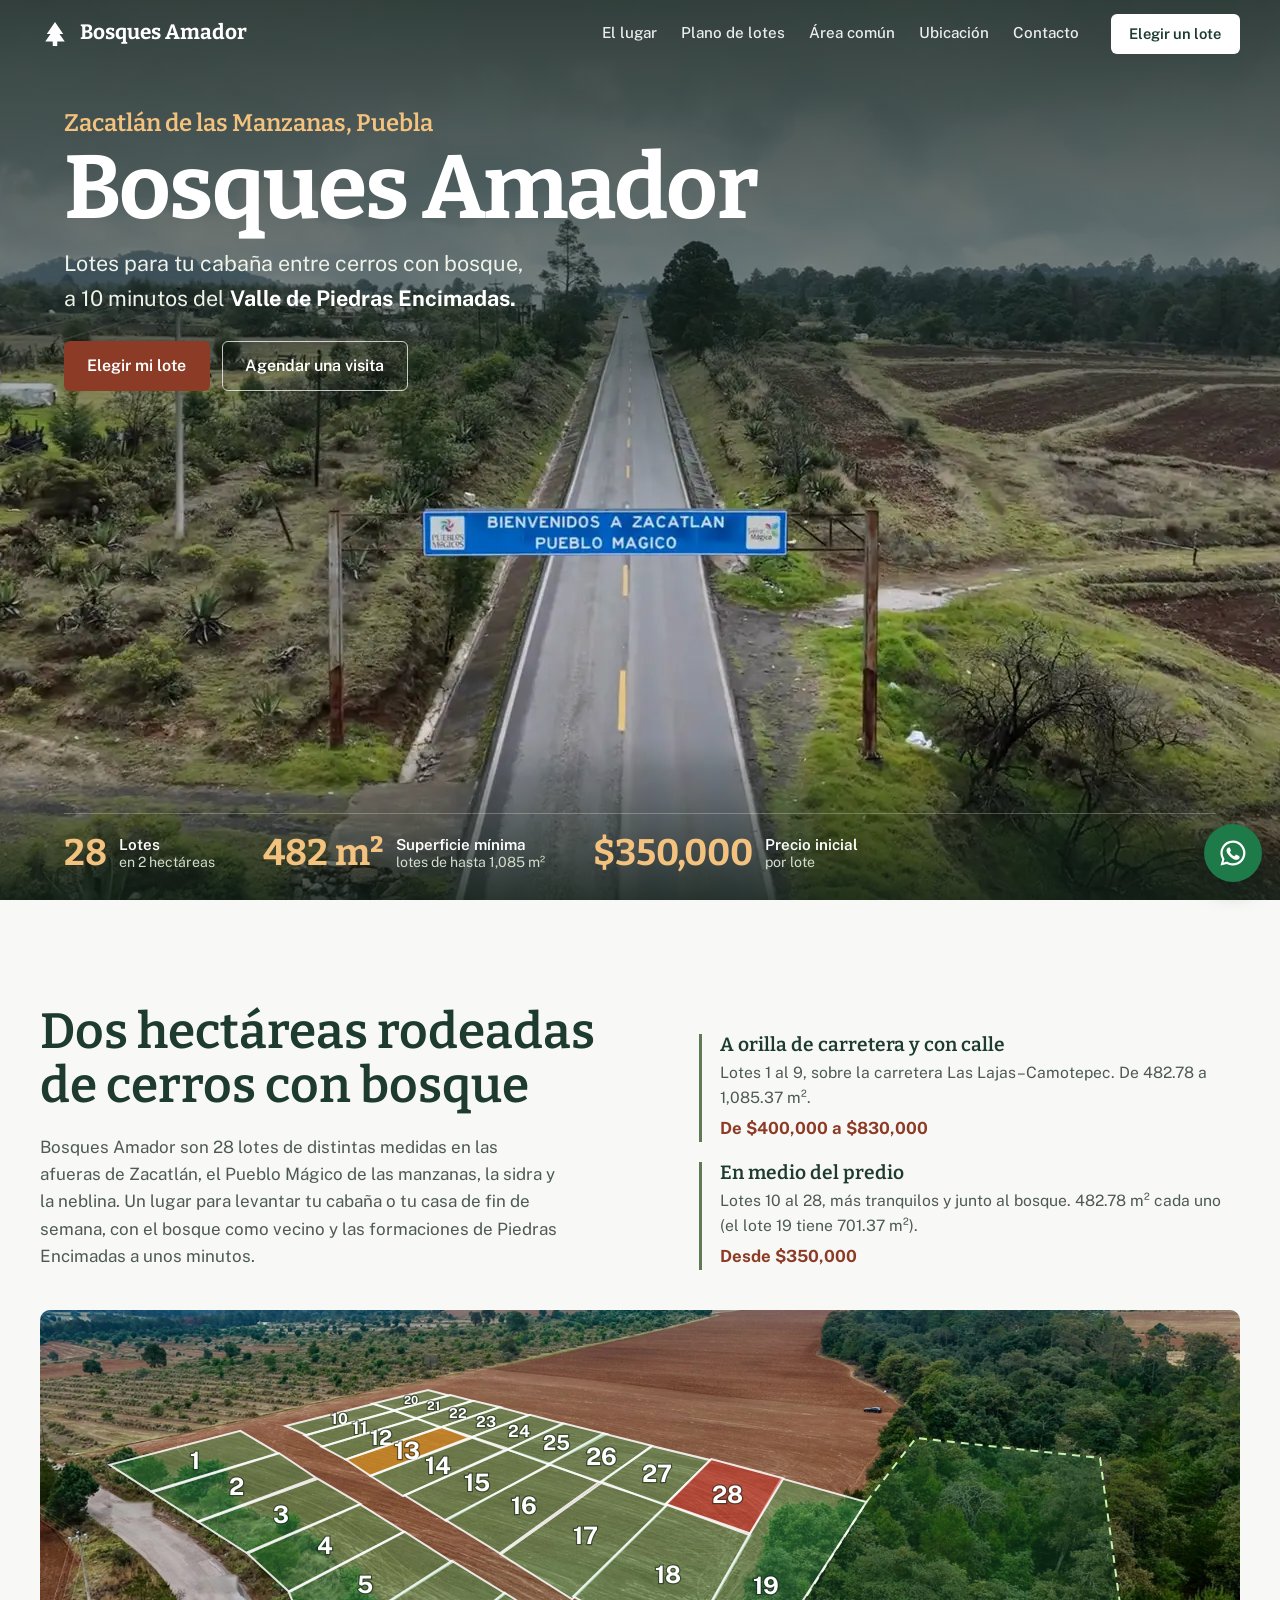
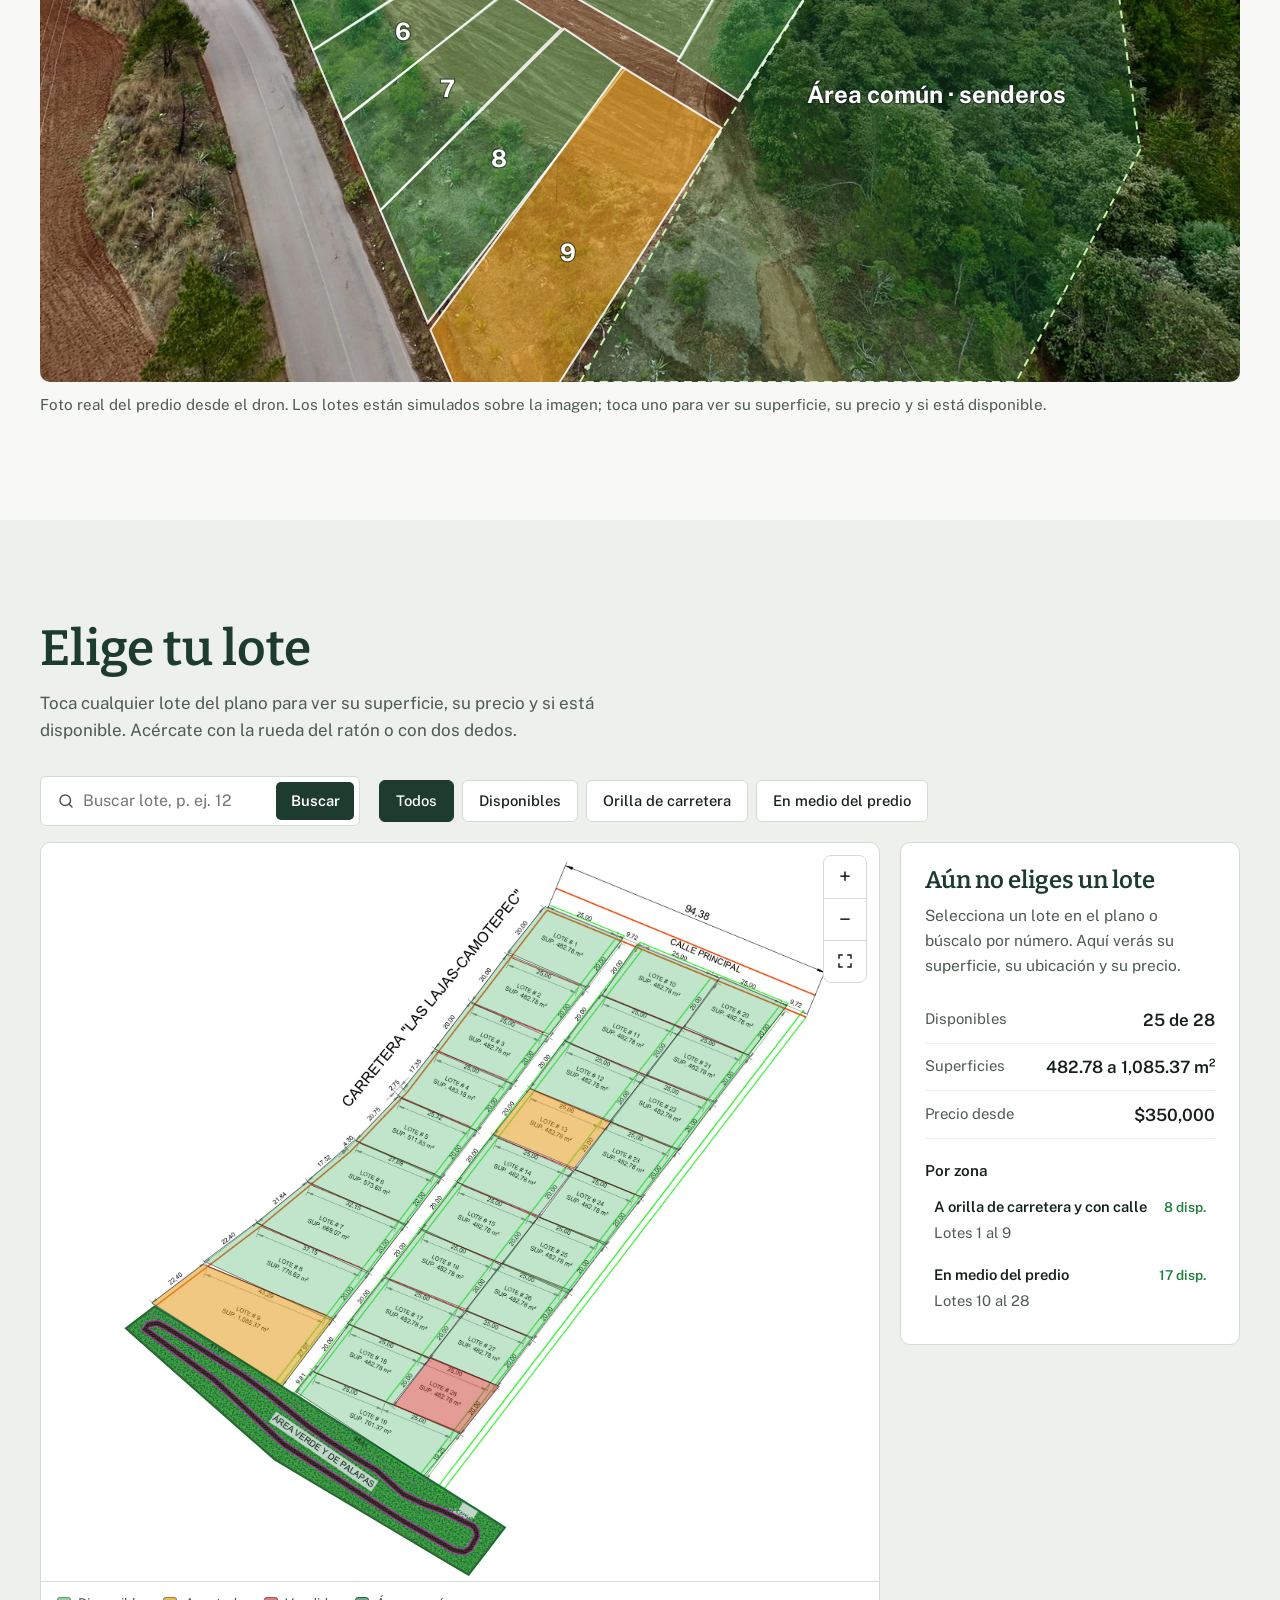
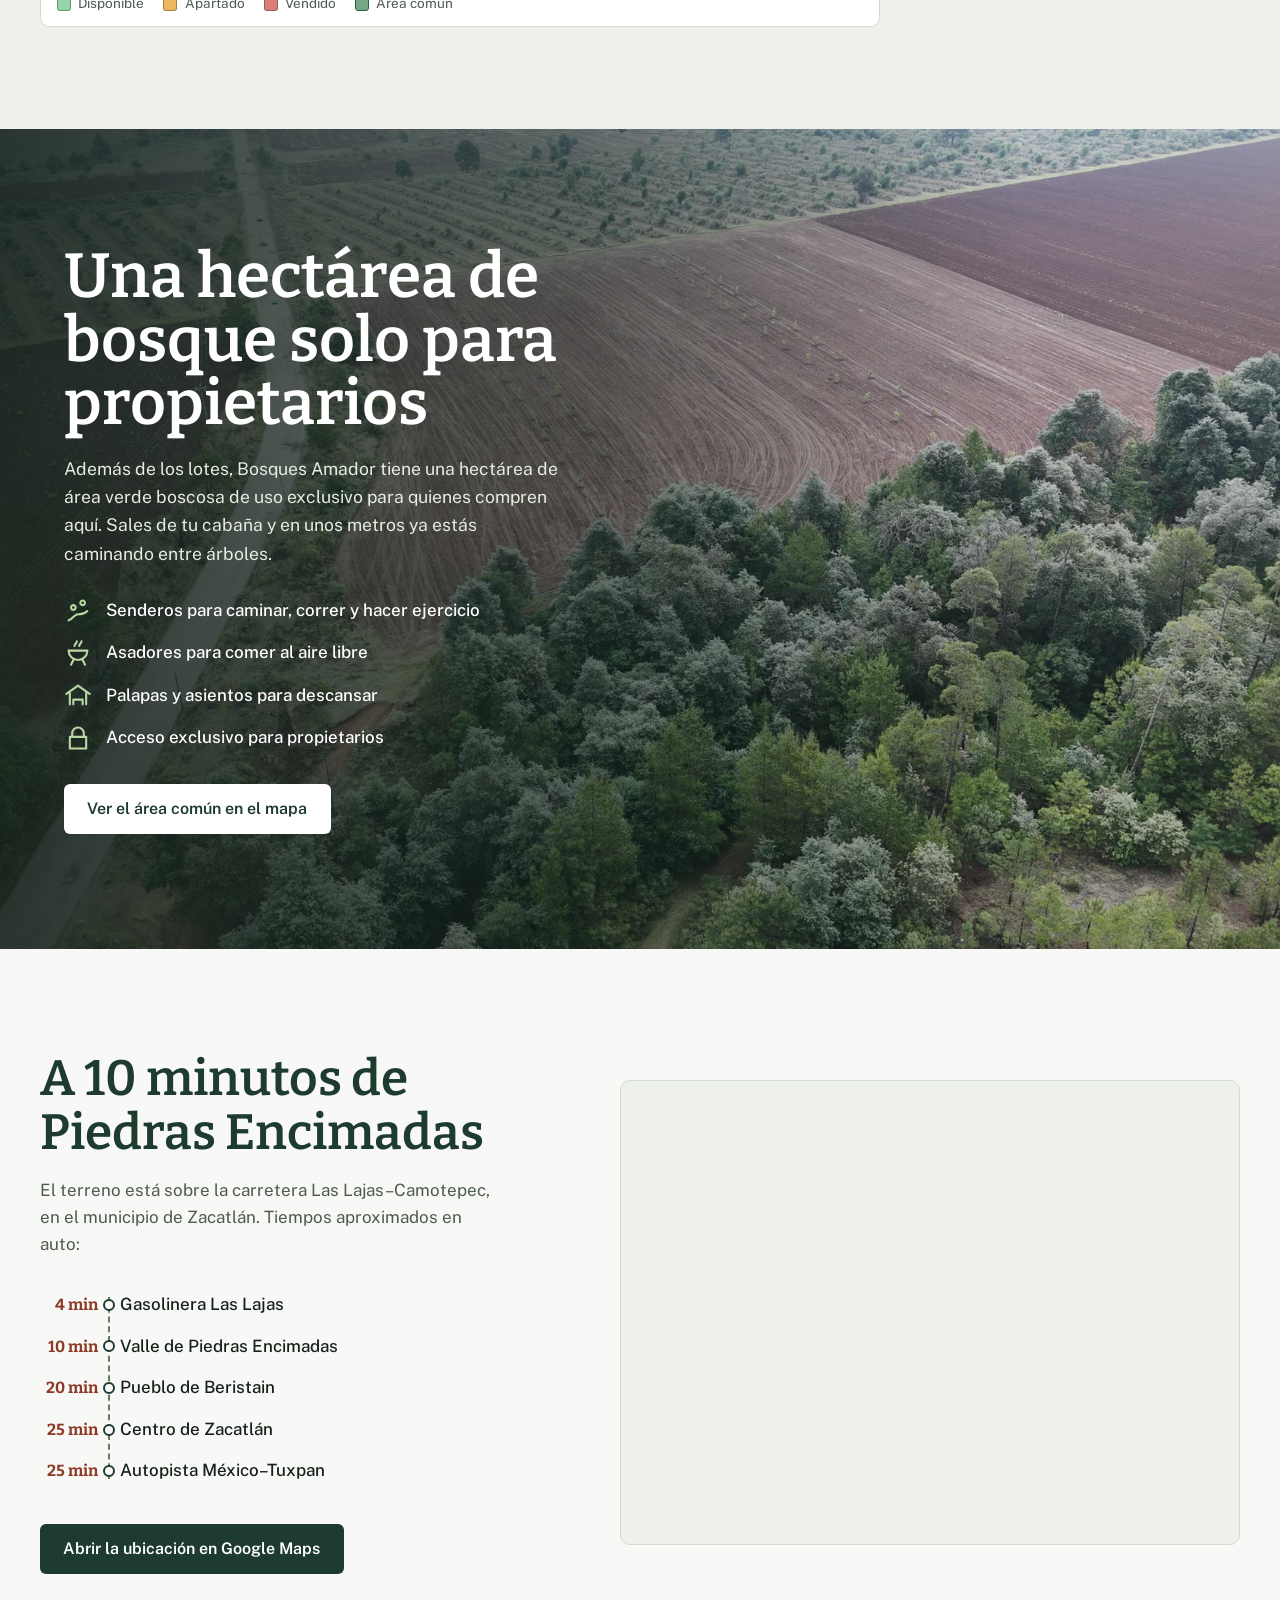
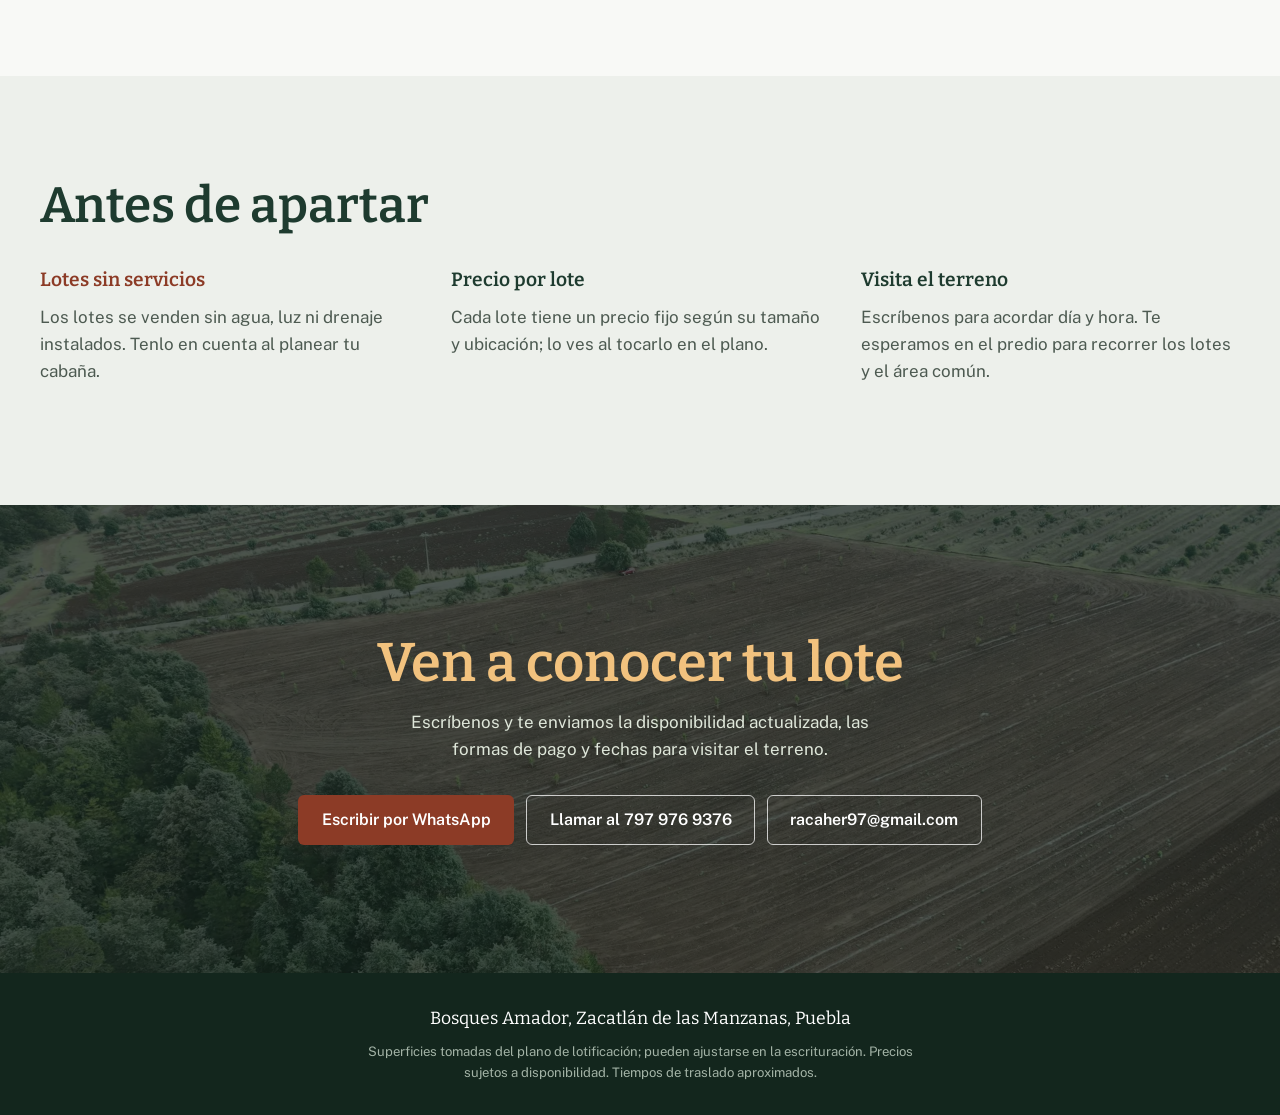
==== commit 1be830a2: "Zonas de la foto según el trazo del propietario y buscador para celular - Lotes 1 al 9, 10 al 28 y á" ====
--- a/index.html
+++ b/index.html
@@ -76,7 +76,7 @@
         </ul>
       </div>
       <figure class="lugar-foto" id="mapa-foto">
-        <svg id="foto-svg" viewBox="200 560 1600 880" role="group" aria-label="Foto aérea del predio con los lotes simulados">
+        <svg id="foto-svg" viewBox="250 600 1500 840" role="group" aria-label="Foto aérea del predio con los lotes simulados">
           <image href="assets/img/predio-lotes.jpg" x="0" y="0" width="2000" height="1440"/>
           <g id="foto-area"></g>
           <g id="foto-lotes"></g>
@@ -91,12 +91,13 @@
         <p>Toca cualquier lote del plano para ver su superficie, su precio y si está disponible. Acércate con la rueda del ratón o con dos dedos.</p>
       </div>
 
-      <div class="plano-herramientas" role="search">
-        <label class="buscador">
-          <span class="sr-only">Buscar lote por número</span>
+      <div class="plano-herramientas">
+        <form class="buscador" id="buscador" role="search">
+          <label class="sr-only" for="buscar">Buscar lote por número</label>
           <svg viewBox="0 0 24 24" aria-hidden="true"><circle cx="11" cy="11" r="7" fill="none" stroke="currentColor" stroke-width="2"/><path d="m20 20-4-4" stroke="currentColor" stroke-width="2" stroke-linecap="round"/></svg>
-          <input id="buscar" type="search" inputmode="numeric" placeholder="Buscar lote, p. ej. 12" autocomplete="off">
-        </label>
+          <input id="buscar" type="search" inputmode="numeric" enterkeyhint="search" placeholder="Buscar lote, p. ej. 12" autocomplete="off">
+          <button type="submit" class="buscador-boton">Buscar</button>
+        </form>
         <fieldset class="filtros" aria-label="Mostrar lotes">
           <button type="button" class="filtro" data-filtro="todos" aria-pressed="true">Todos</button>
           <button type="button" class="filtro" data-filtro="disponible" aria-pressed="false">Disponibles</button>
--- a/assets/css/estilos.css
+++ b/assets/css/estilos.css
@@ -144,7 +144,7 @@
 .zonas p { margin-top: .3rem; color: var(--tinta-suave); font-size: .98rem; }
 .zonas .zona-precio { color: var(--tierra); font-weight: 700; font-size: 1.05rem; }
 .lugar-foto { position: relative; margin: 0; }
-#foto-svg { display: block; width: 100%; height: auto; aspect-ratio: 1600 / 880; border-radius: var(--radio); }
+#foto-svg { display: block; width: 100%; height: auto; aspect-ratio: 1500 / 840; border-radius: var(--radio); }
 .foto-lote polygon {
   fill: rgba(63, 175, 94, .38); stroke: rgba(255,255,255,.85); stroke-width: 2px;
   vector-effect: non-scaling-stroke; transition: fill .12s;
@@ -203,12 +203,25 @@
 
 .plano-herramientas { display: flex; flex-wrap: wrap; gap: .8rem 1.2rem; align-items: center; margin-top: 2rem; margin-bottom: 1rem; }
 .buscador {
-  display: flex; align-items: center; gap: .5rem; flex: 0 1 260px;
+  display: flex; align-items: center; gap: .5rem; flex: 0 1 320px; margin: 0; padding-right: .3rem !important;
   background: #fff; border: 1px solid var(--linea); border-radius: 6px; padding: 0 1rem;
 }
 .buscador svg { width: 18px; height: 18px; color: var(--tinta-suave); flex: none; }
 .buscador input { border: 0; outline: 0; background: none; font: inherit; font-size: 1rem; padding: .7rem 0; width: 100%; min-width: 0; }
 .buscador:focus-within { outline: 3px solid var(--apartado); outline-offset: 2px; }
+.buscador-boton {
+  flex: none; border: 0; border-radius: 5px; background: var(--pino); color: #fff; cursor: pointer;
+  font-weight: 600; font-size: .92rem; padding: .45rem .9rem; min-height: 36px;
+}
+.buscador-boton:hover { background: var(--pino-2); }
+/* Lote buscado: parpadea dos veces en color arena */
+.lote.parpadeo polygon { animation: parpadeo 1.6s ease-in-out; }
+.lote.parpadeo text { opacity: 1; }
+@keyframes parpadeo {
+  0%, 50%, 100% { fill: rgba(63, 175, 94, .32); stroke: rgba(23, 33, 27, .5); stroke-width: 1px; }
+  25%, 75% { fill: rgba(242, 194, 126, .95); stroke: var(--tierra); stroke-width: 3px; }
+}
+@media (prefers-reduced-motion: reduce) { .lote.parpadeo polygon { animation-duration: 2.4s; } }
 .filtros { display: flex; flex-wrap: wrap; gap: .5rem; border: 0; padding: 0; margin: 0; }
 .filtro {
   border: 1px solid var(--linea); background: #fff; border-radius: 6px;
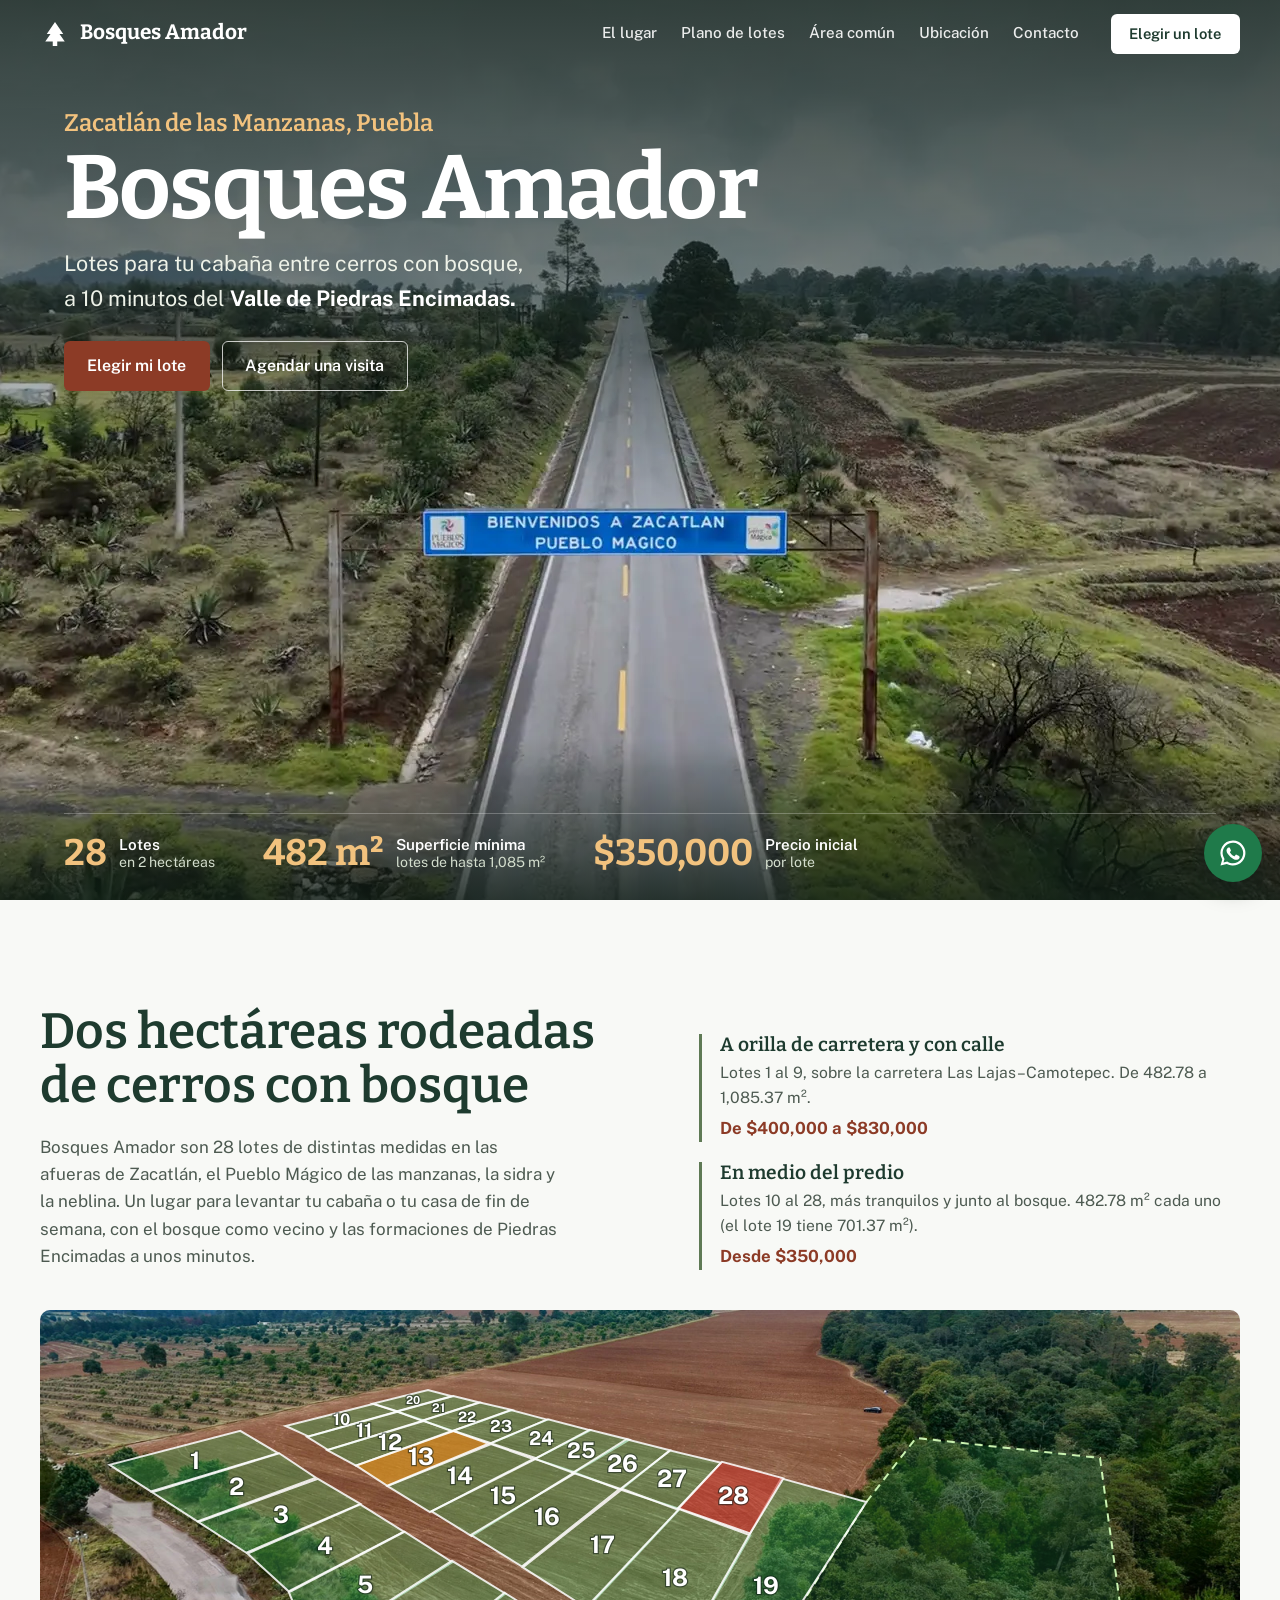
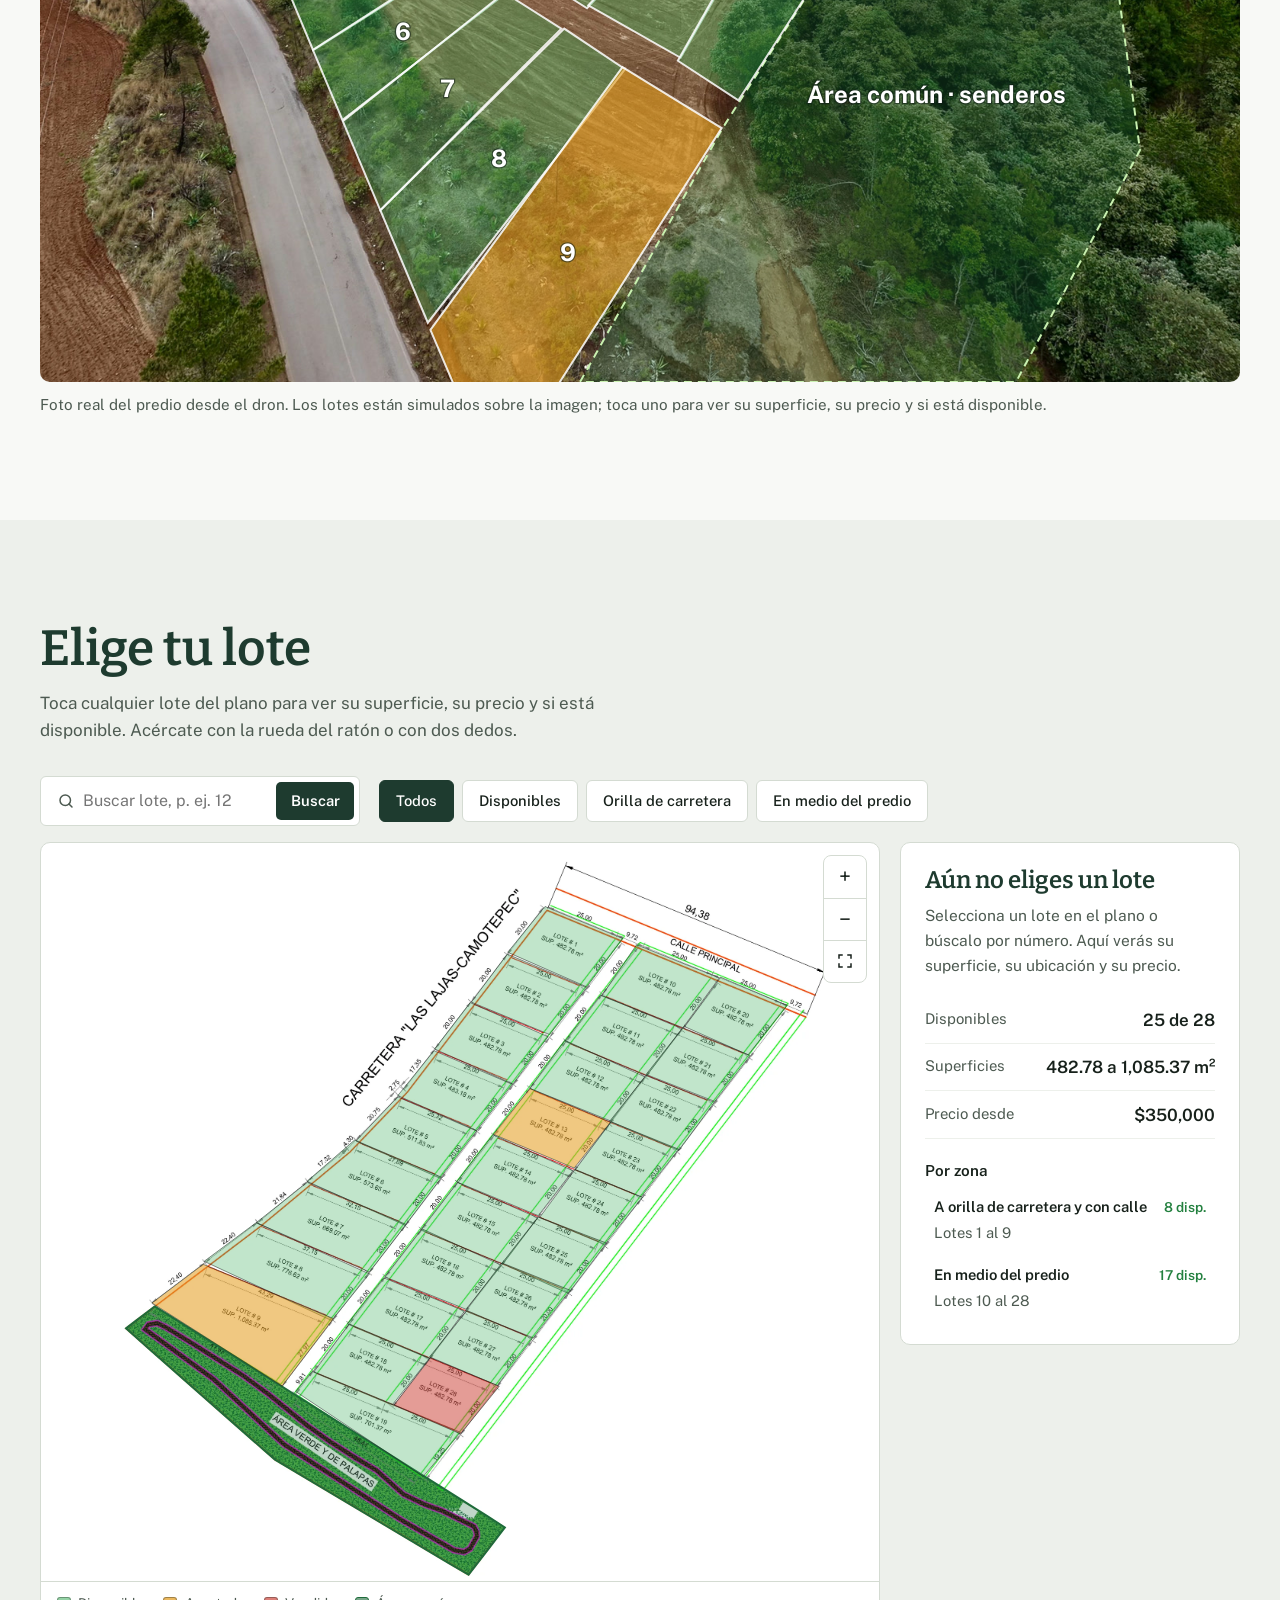
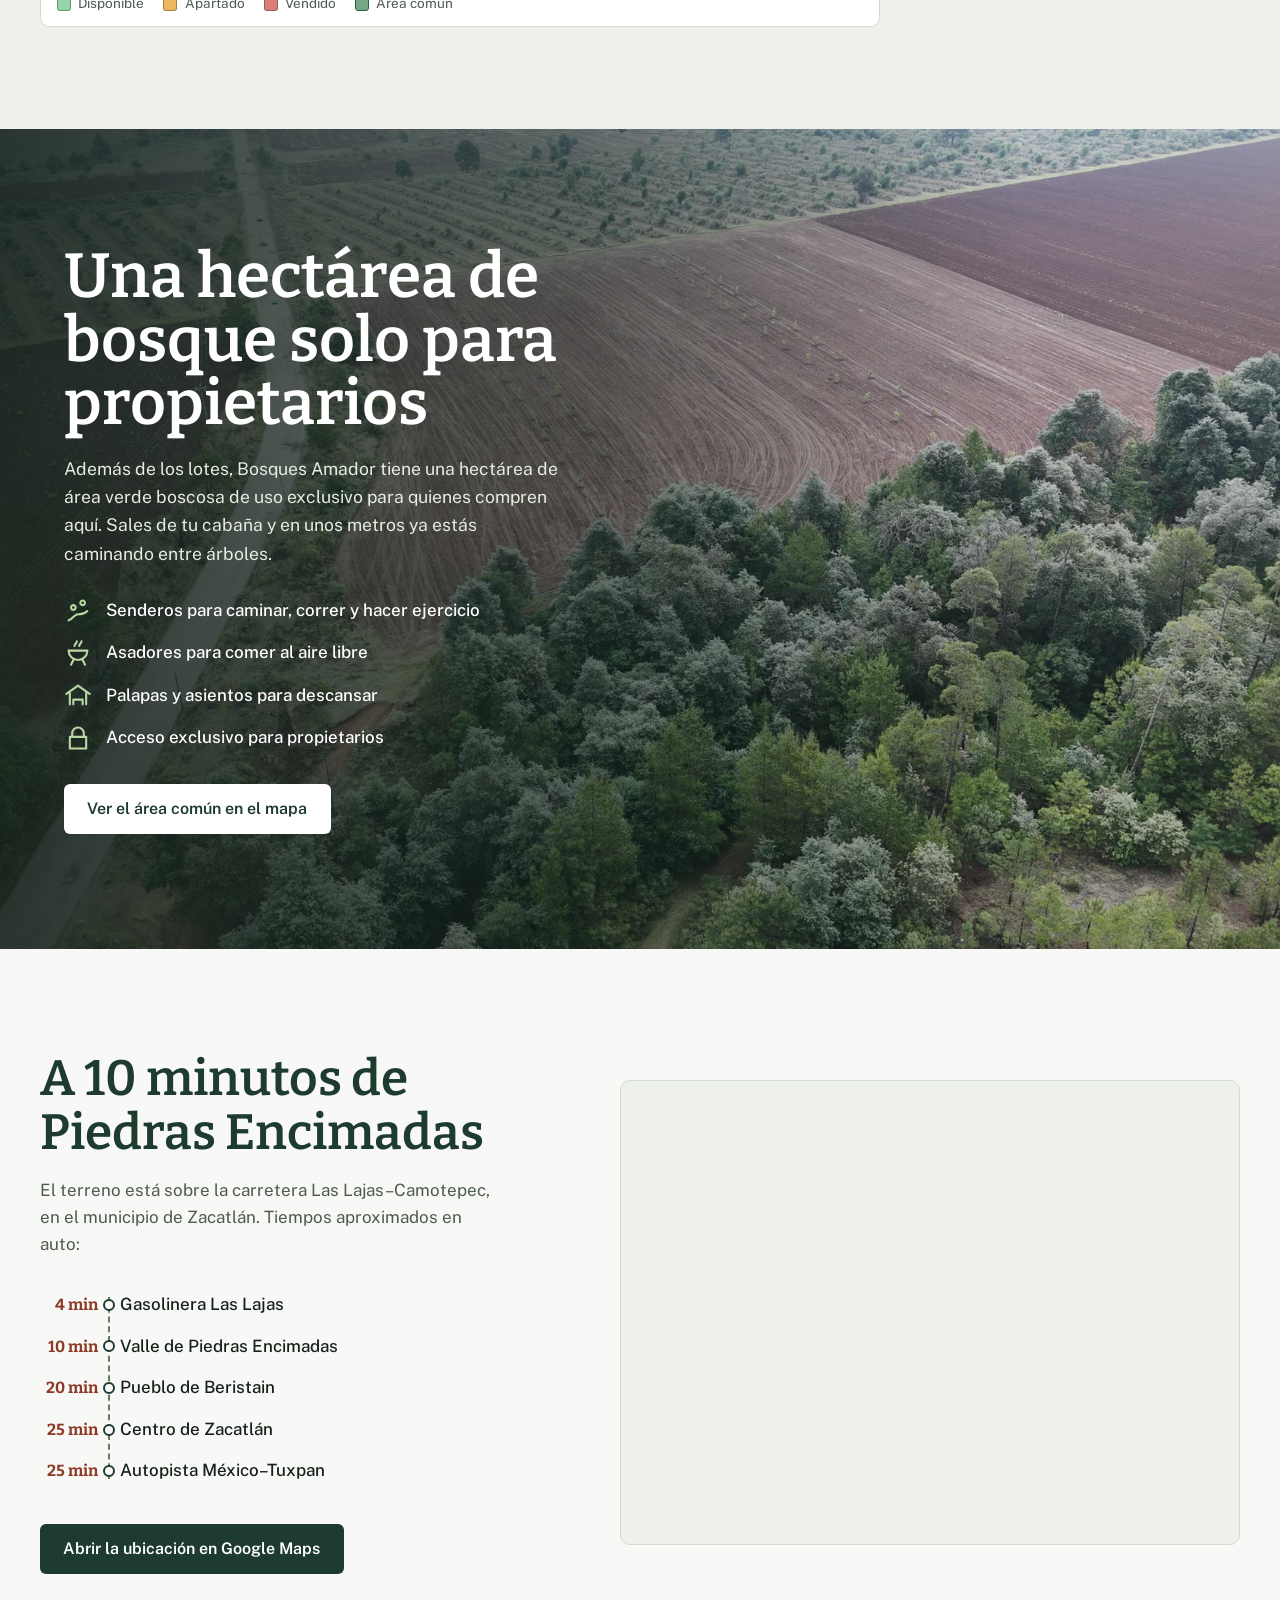
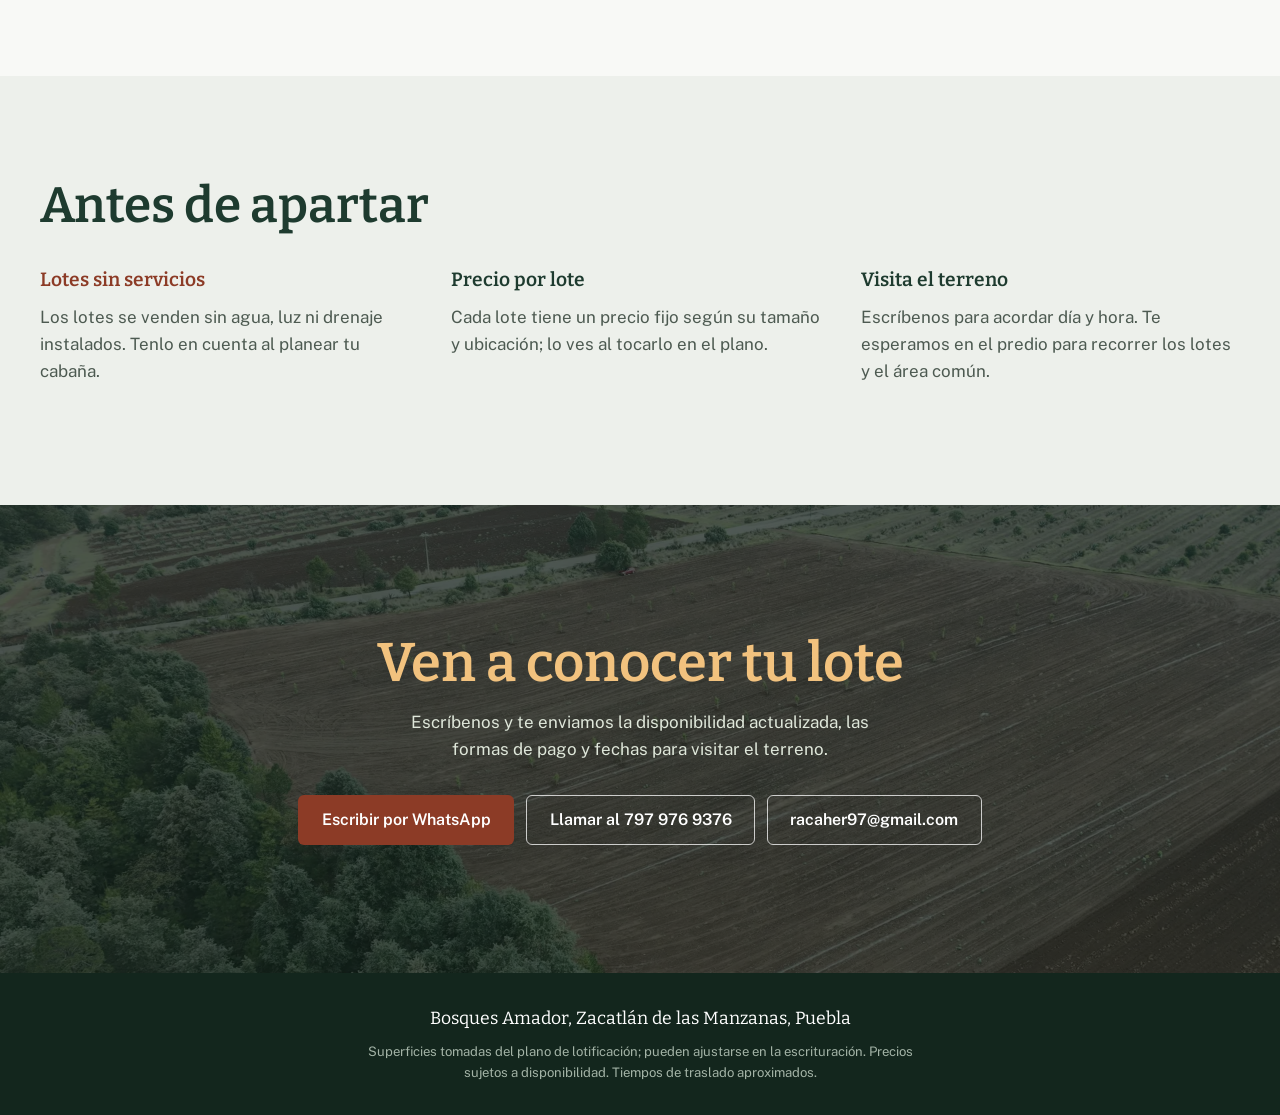
==== commit d5883974: "Reparto de tamaños en la foto y ficha del lote más compacta - Foto: los lotes 10 al 14 y 20 al 24 se" ====
--- a/index.html
+++ b/index.html
@@ -146,8 +146,10 @@
               <svg viewBox="0 0 24 24" aria-hidden="true"><path d="M6 6l12 12M18 6 6 18" stroke="currentColor" stroke-width="2" stroke-linecap="round"/></svg>
             </button>
             <p class="ficha-zona" id="f-zona">En medio del predio</p>
-            <h3 class="ficha-titulo"><span>Lote</span> <strong id="f-numero">10</strong></h3>
-            <span class="estado" id="f-estado">Disponible</span>
+            <div class="ficha-cabeza">
+              <h3 class="ficha-titulo"><span>Lote</span> <strong id="f-numero">10</strong></h3>
+              <span class="estado" id="f-estado">Disponible</span>
+            </div>
 
             <dl class="ficha-datos">
               <div><dt>Superficie</dt><dd id="f-superficie">482.78 m²</dd></div>
@@ -168,7 +170,6 @@
                 <svg viewBox="0 0 24 24" aria-hidden="true"><path fill="currentColor" d="M12 2a10 10 0 0 0-8.6 15.1L2 22l5-1.3A10 10 0 1 0 12 2Zm0 18.2c-1.5 0-3-.4-4.3-1.2l-.3-.2-3 .8.8-2.9-.2-.3A8.2 8.2 0 1 1 12 20.2Zm4.5-6.1c-.2-.1-1.5-.7-1.7-.8s-.4-.1-.6.1-.7.8-.8 1-.3.2-.5.1a6.7 6.7 0 0 1-3.3-2.9c-.3-.4.3-.4.7-1.4.1-.2 0-.3 0-.4l-.8-1.8c-.2-.5-.4-.4-.6-.4h-.5a1 1 0 0 0-.7.3 2.9 2.9 0 0 0-.9 2.2 5 5 0 0 0 1.1 2.7 11.5 11.5 0 0 0 4.4 3.9c1.6.7 2.3.8 3.1.6a2.6 2.6 0 0 0 1.7-1.2 2.1 2.1 0 0 0 .2-1.2c-.1-.1-.3-.2-.5-.3Z"/></svg>
                 Quiero info de este lote
               </a>
-              <button type="button" class="boton boton-texto" id="f-compartir">Copiar enlace a este lote</button>
             </div>
           </div>
 
--- a/assets/css/estilos.css
+++ b/assets/css/estilos.css
@@ -334,6 +334,9 @@
 .ficha-cerrar svg path { stroke-width: 2.6; }
 .ficha-zona { color: var(--musgo); font-weight: 600; font-size: .92rem; }
 .ficha-titulo { display: flex; align-items: baseline; gap: .5rem; margin-top: .2rem; }
+/* Número del lote y su estado en un mismo renglón */
+.ficha-cabeza { display: flex; flex-wrap: wrap; align-items: center; gap: .4rem .9rem; padding-right: 2.6rem; }
+.ficha-cabeza .estado { margin-top: .35rem; }
 .ficha-titulo strong { font-weight: 700; font-size: 3.2rem; line-height: 1; color: var(--pino); }
 .ficha-area .ficha-titulo strong { font-size: 2.2rem; }
 .estado { display: inline-block; margin-top: .6rem; padding: .2rem .75rem; border-radius: 999px; font-size: .85rem; font-weight: 600; }
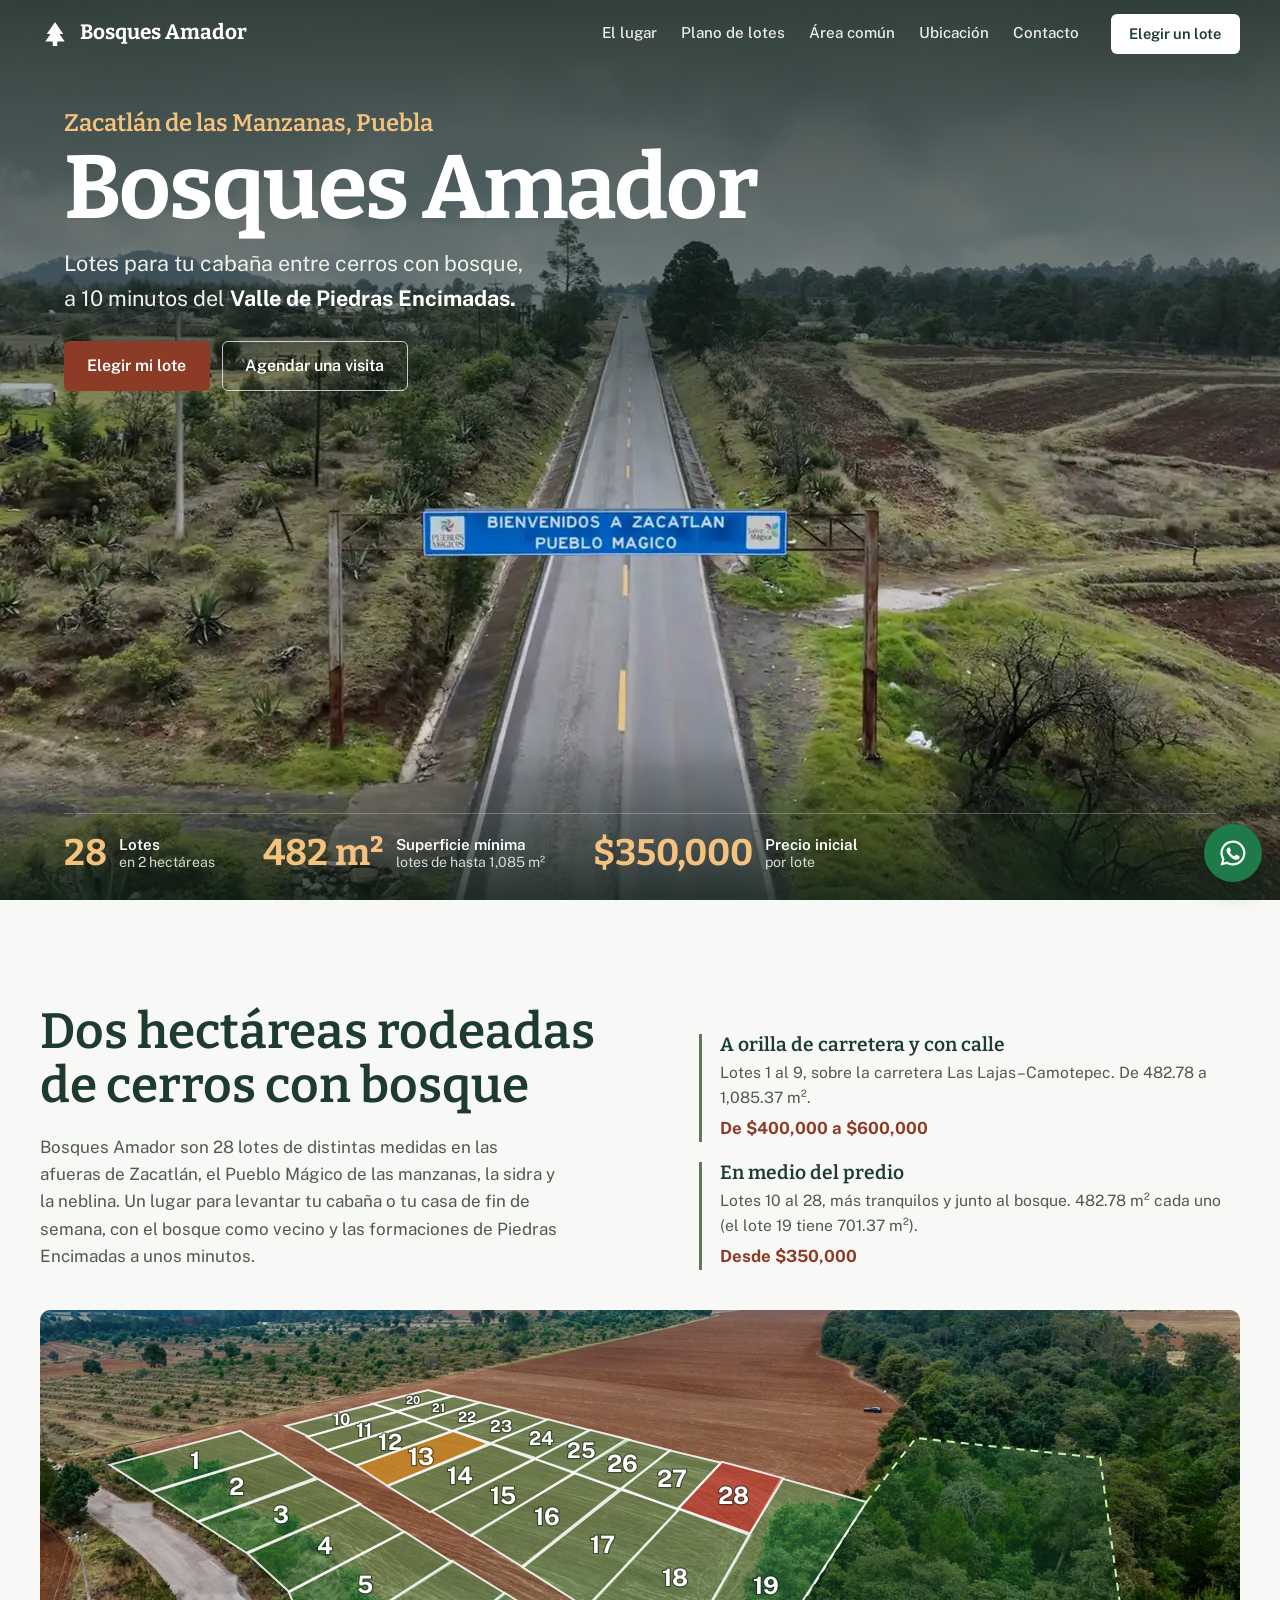
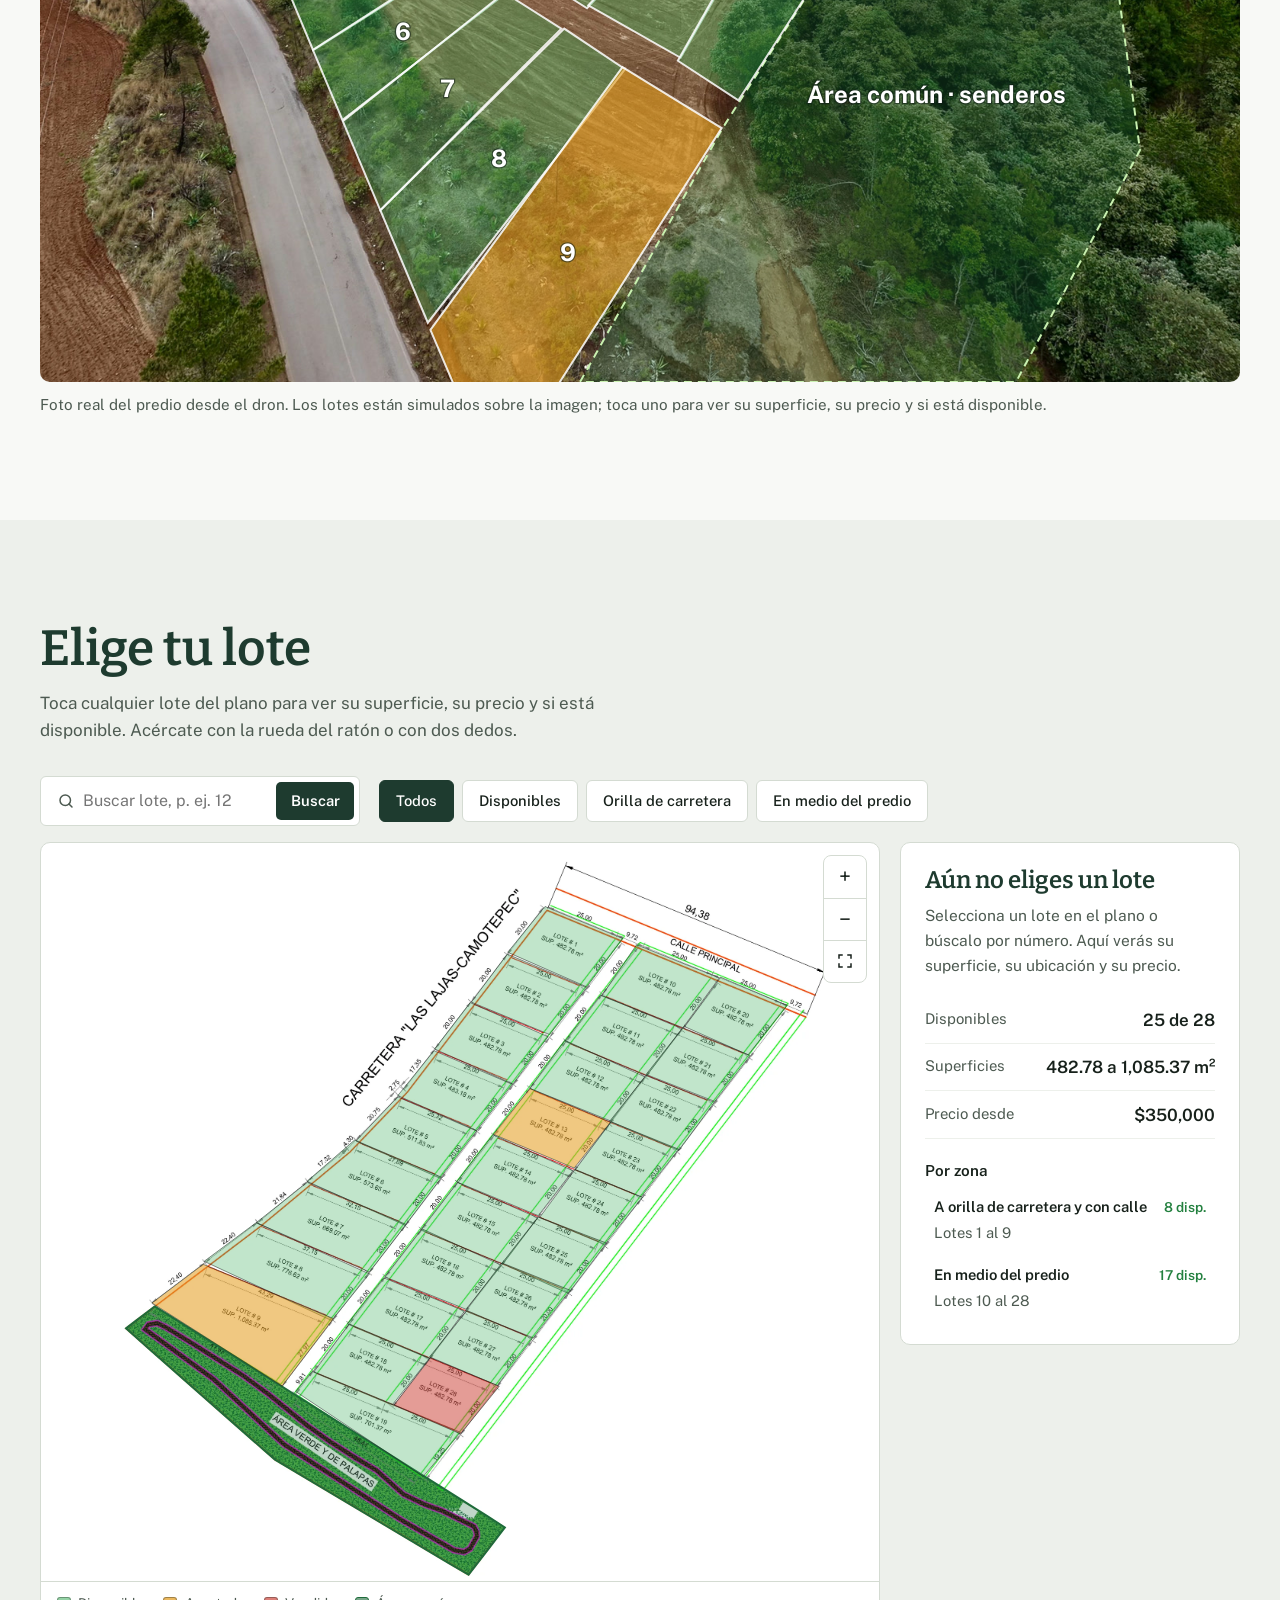
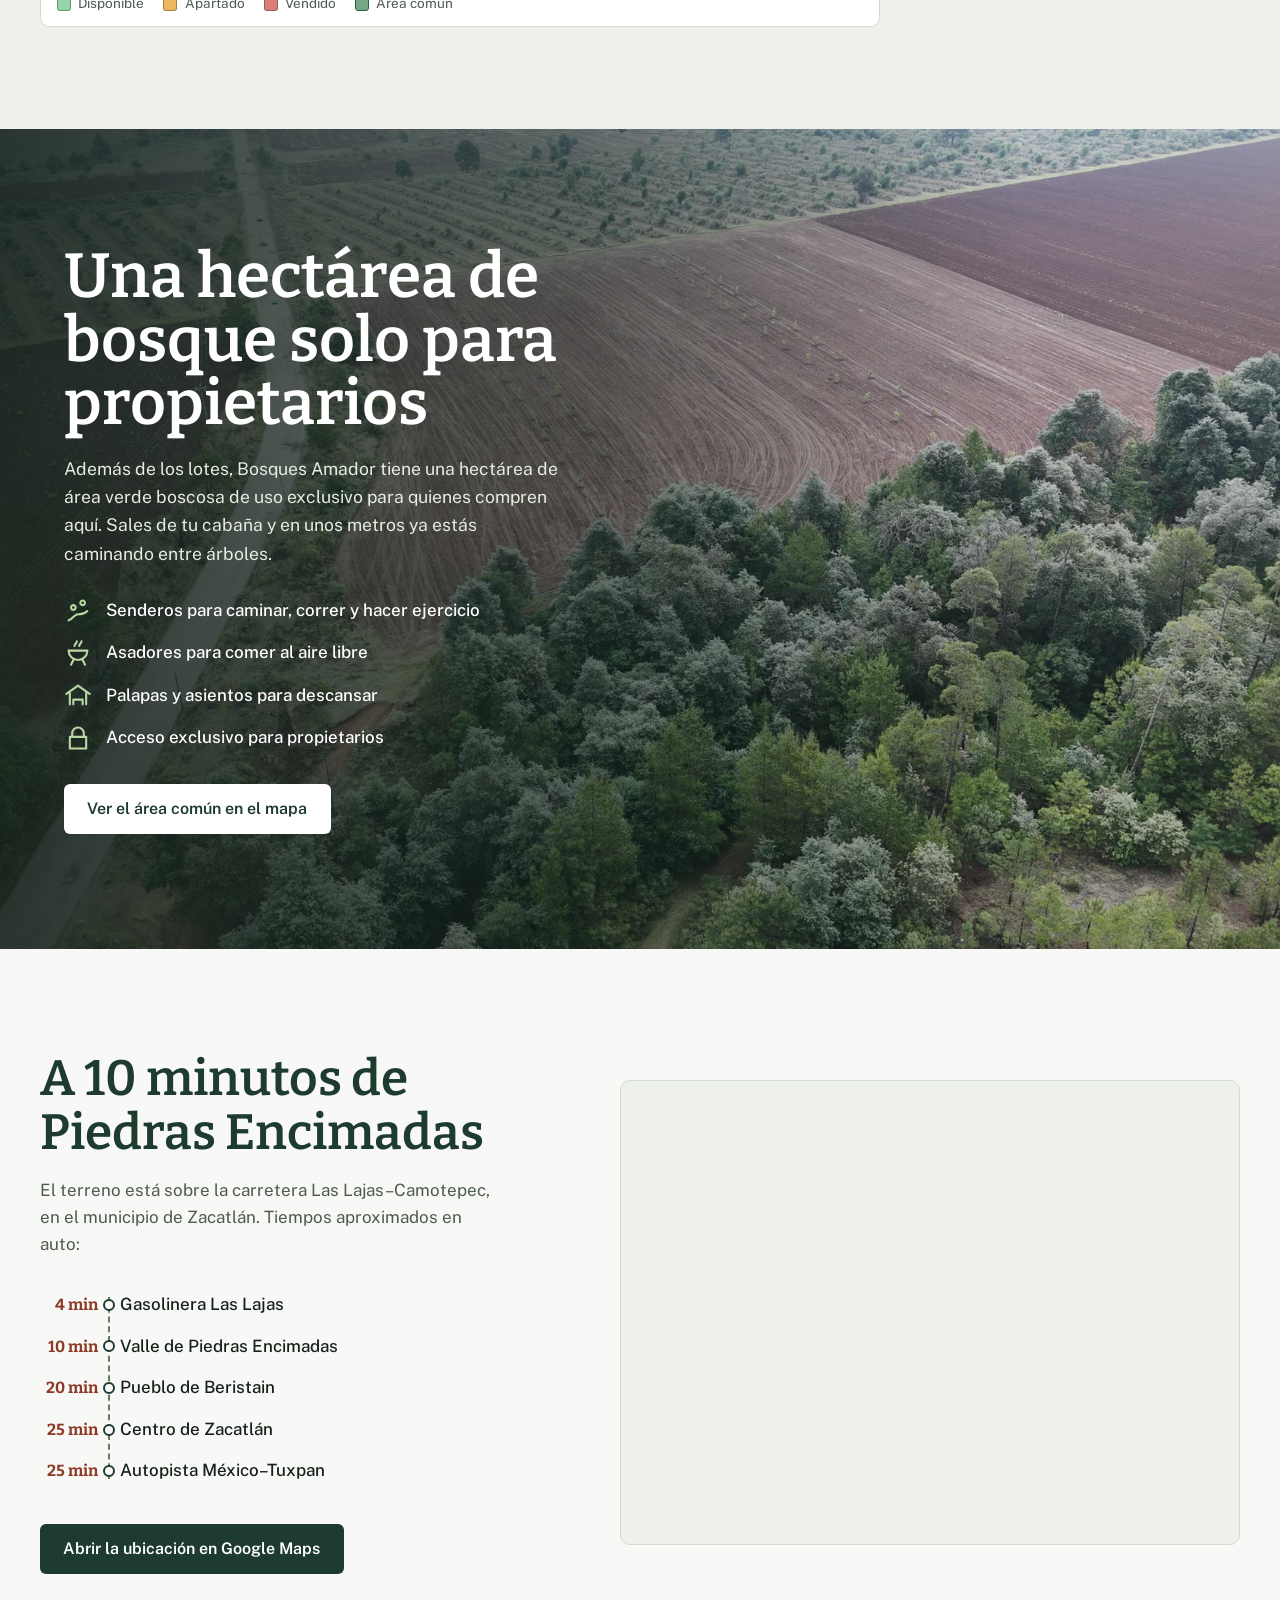
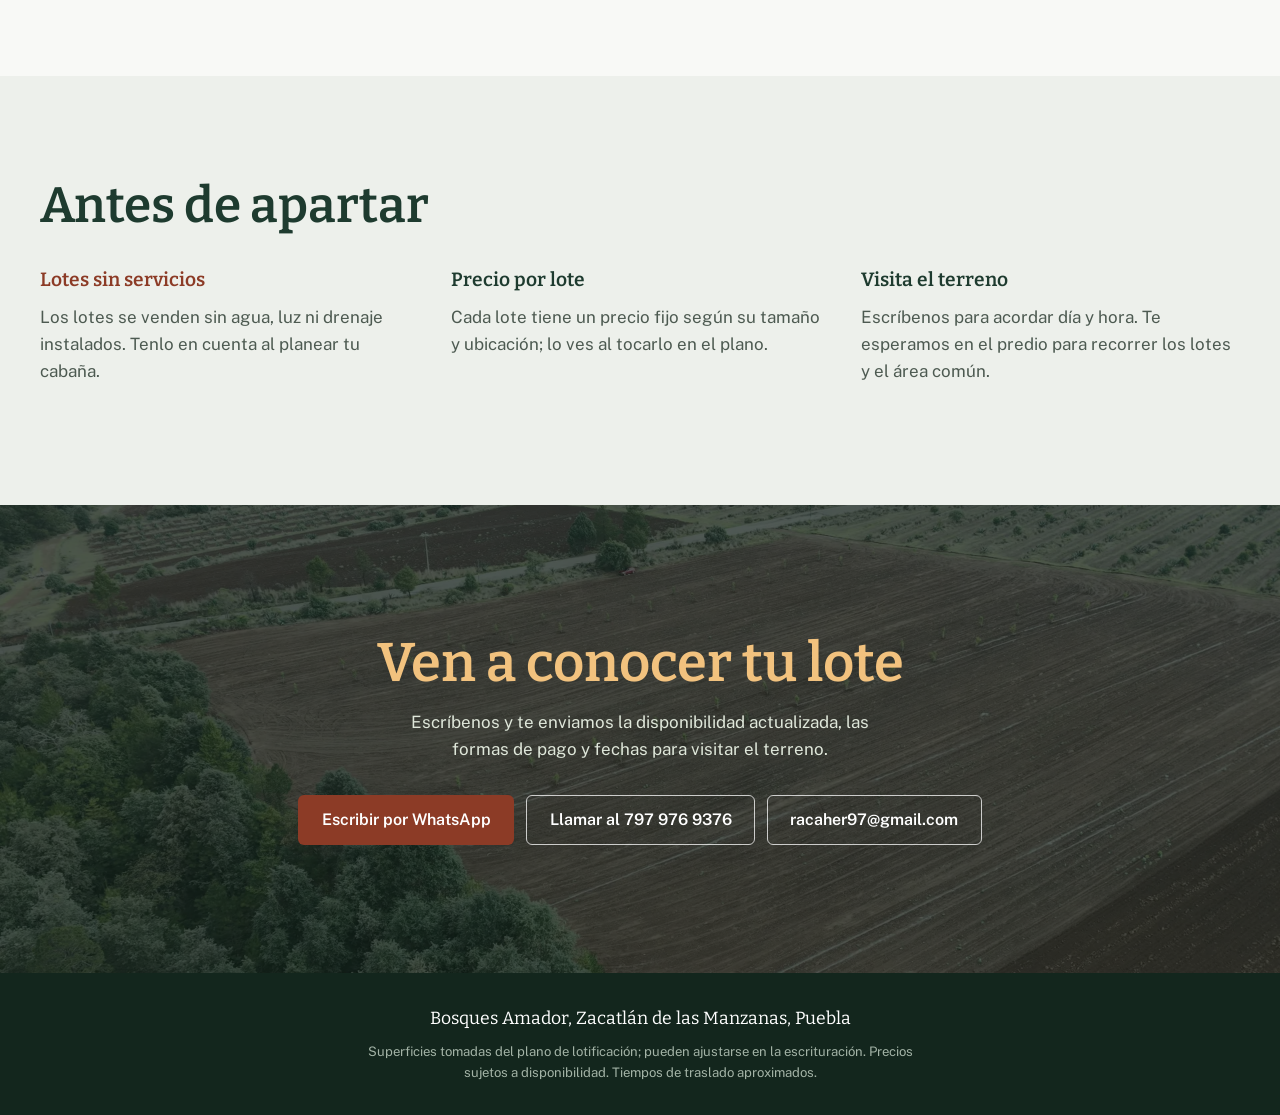
==== commit 563bed69: "La página lee precios y estados de los lotes desde Supabase - El plano, la foto, la ficha y los dato" ====
--- a/index.html
+++ b/index.html
@@ -66,12 +66,12 @@
           <li>
             <h3>A orilla de carretera y con calle</h3>
             <p>Lotes 1 al 9, sobre la carretera Las Lajas–Camotepec. De 482.78 a 1,085.37&nbsp;m².</p>
-            <p class="zona-precio">De $400,000 a $830,000</p>
+            <p class="zona-precio" data-zona-precio="carretera">De $400,000 a $830,000</p>
           </li>
           <li>
             <h3>En medio del predio</h3>
             <p>Lotes 10 al 28, más tranquilos y junto al bosque. 482.78&nbsp;m² cada uno (el lote 19 tiene 701.37&nbsp;m²).</p>
-            <p class="zona-precio">Desde $350,000</p>
+            <p class="zona-precio" data-zona-precio="medio">Desde $350,000</p>
           </li>
         </ul>
       </div>
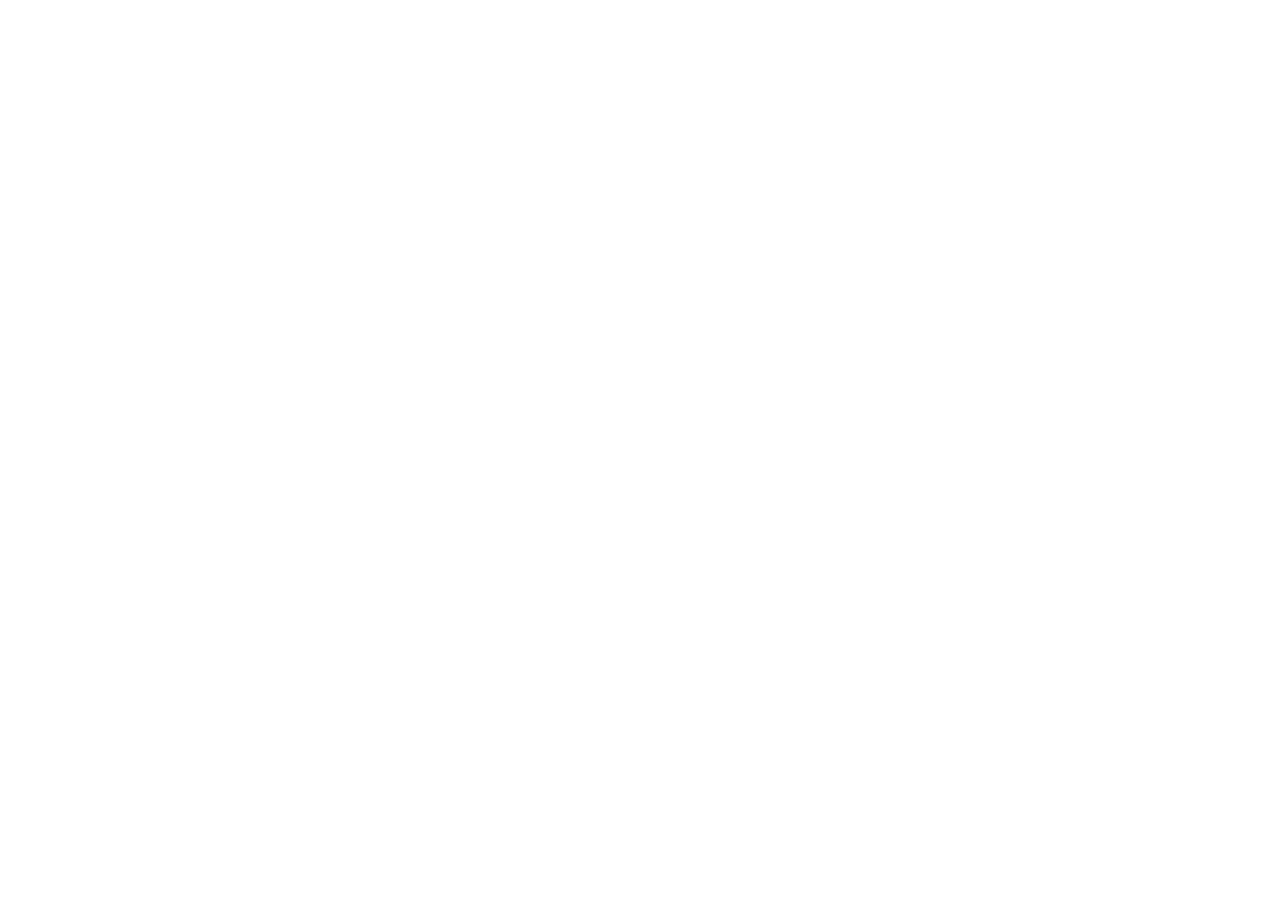
==== commit dcf8cb45: "Redirigir a bosquesamador.com.mx El sitio se mudó a https://bosquesamador.com.mx (código en OskrOne/" ====
--- a/index.html
+++ b/index.html
@@ -3,266 +3,22 @@
 <head>
   <meta charset="utf-8">
   <meta name="viewport" content="width=device-width, initial-scale=1">
-  <title>Bosques Amador | Lotes para cabaña en Zacatlán, cerca de Piedras Encimadas</title>
-  <meta name="description" content="28 lotes desde 482 m² entre cerros con bosque, a 10 minutos del Valle de Piedras Encimadas en Zacatlán de las Manzanas, Puebla. Lotes desde $350,000 y una hectárea de bosque exclusiva para propietarios.">
-  <meta property="og:title" content="Bosques Amador · Lotes en Zacatlán de las Manzanas">
-  <meta property="og:description" content="28 lotes desde $350,000 a 10 minutos del Valle de Piedras Encimadas, con una hectárea de bosque para propietarios.">
-  <meta property="og:image" content="assets/video/hero.webp">
-  <meta name="theme-color" content="#1e3b2f">
-  <link rel="icon" href="assets/img/favicon.svg" type="image/svg+xml">
-  <link rel="preconnect" href="https://fonts.googleapis.com">
-  <link rel="preconnect" href="https://fonts.gstatic.com" crossorigin>
-  <link href="https://fonts.googleapis.com/css2?family=Bitter:wght@500;600;700&family=Public+Sans:wght@400;500;600;700&display=swap" rel="stylesheet">
-  <link rel="stylesheet" href="assets/css/estilos.css">
+  <meta name="robots" content="noindex">
+  <title>Bosques Amador se mudó a bosquesamador.com.mx</title>
+  <link rel="canonical" href="https://bosquesamador.com.mx/">
+  <script>
+    // Lleva a la misma página en el sitio oficial (quita el prefijo /bosques-amador de GitHub Pages).
+    var ruta = location.pathname.replace(/^\/bosques-amador/, "") || "/";
+    location.replace("https://bosquesamador.com.mx" + ruta + location.search + location.hash);
+  </script>
+  <meta http-equiv="refresh" content="2; url=https://bosquesamador.com.mx/">
+  <style>
+    body { margin: 0; min-height: 100vh; display: grid; place-items: center; background: #1e3b2f; color: #fff;
+           font-family: system-ui, -apple-system, "Segoe UI", sans-serif; text-align: center; padding: 1rem; }
+    a { color: #f2c27e; }
+  </style>
 </head>
 <body>
-  <a class="saltar" href="#plano">Ir al plano de lotes</a>
-
-  <header class="barra" id="barra">
-    <a class="marca" href="#inicio" aria-label="Bosques Amador, inicio">
-      <svg class="marca-sello" viewBox="0 0 40 40" aria-hidden="true">
-        <path d="M20 4 9 20h5L7 30h10v6h6v-6h10l-7-10h5Z" fill="currentColor"/>
-      </svg>
-      <span class="marca-texto">Bosques Amador</span>
-    </a>
-    <nav class="menu" aria-label="Secciones">
-      <a href="#lugar">El lugar</a>
-      <a href="#plano">Plano de lotes</a>
-      <a href="#area-comun">Área común</a>
-      <a href="#ubicacion">Ubicación</a>
-      <a href="#contacto">Contacto</a>
-    </nav>
-    <a class="boton boton-claro barra-cta" href="#plano">Elegir un lote</a>
-  </header>
-
-  <main>
-    <!-- Portada: primeros 15 segundos del video, con el letrero "Bienvenidos a Zacatlán" -->
-    <section class="hero" id="inicio">
-      <video class="hero-video video-fondo" id="hero-video" muted loop playsinline preload="metadata"
-             poster="assets/video/hero.webp" data-poster-movil="assets/video/hero-movil.webp"
-             data-src="assets/video/hero.mp4" data-src-movil="assets/video/hero-movil.mp4"
-             aria-hidden="true"></video>
-      <div class="hero-contenido">
-        <p class="hero-lugar">Zacatlán de las Manzanas, Puebla</p>
-        <h1>Bosques Amador</h1>
-        <p class="hero-lema">Lotes para tu cabaña entre cerros con bosque, a 10&nbsp;minutos del <strong class="resalte">Valle de Piedras Encimadas.</strong></p>
-        <div class="hero-acciones">
-          <a class="boton boton-tierra" href="#plano">Elegir mi lote</a>
-          <a class="boton boton-contorno" href="#contacto">Agendar una visita</a>
-        </div>
-      </div>
-      <dl class="hero-datos">
-        <div><dt>Lotes</dt><dd class="dato-num" data-dato="total">28</dd><dd class="dato-nota">en 2 hectáreas</dd></div>
-        <div><dt>Superficie mínima</dt><dd class="dato-num" data-dato="min">482 m²</dd><dd class="dato-nota">lotes de hasta <span data-dato="max">1,085 m²</span></dd></div>
-        <div><dt>Precio inicial</dt><dd class="dato-num" data-dato="desde">$350,000</dd><dd class="dato-nota">por lote</dd></div>
-      </dl>
-    </section>
-
-    <section class="seccion lugar" id="lugar" aria-labelledby="lugar-titulo">
-      <div class="lugar-texto">
-        <h2 id="lugar-titulo">Dos hectáreas rodeadas de cerros con bosque</h2>
-        <p>Bosques Amador son 28 lotes de distintas medidas en las afueras de Zacatlán, el Pueblo Mágico de las manzanas, la sidra y la neblina. Un lugar para levantar tu cabaña o tu casa de fin de semana, con el bosque como vecino y las formaciones de Piedras Encimadas a unos minutos.</p>
-        <ul class="zonas">
-          <li>
-            <h3>A orilla de carretera y con calle</h3>
-            <p>Lotes 1 al 9, sobre la carretera Las Lajas–Camotepec. De 482.78 a 1,085.37&nbsp;m².</p>
-            <p class="zona-precio" data-zona-precio="carretera">De $400,000 a $830,000</p>
-          </li>
-          <li>
-            <h3>En medio del predio</h3>
-            <p>Lotes 10 al 28, más tranquilos y junto al bosque. 482.78&nbsp;m² cada uno (el lote 19 tiene 701.37&nbsp;m²).</p>
-            <p class="zona-precio" data-zona-precio="medio">Desde $350,000</p>
-          </li>
-        </ul>
-      </div>
-      <figure class="lugar-foto" id="mapa-foto">
-        <svg id="foto-svg" viewBox="250 600 1500 840" role="group" aria-label="Foto aérea del predio con los lotes simulados">
-          <image href="assets/img/predio-lotes.jpg" x="0" y="0" width="2000" height="1440"/>
-          <g id="foto-area"></g>
-          <g id="foto-lotes"></g>
-        </svg>
-        <figcaption>Foto real del predio desde el dron. Los lotes están simulados sobre la imagen; toca uno para ver su superficie, su precio y si está disponible.</figcaption>
-      </figure>
-    </section>
-
-    <section class="seccion plano-seccion" id="plano" aria-labelledby="plano-titulo">
-      <div class="plano-encabezado">
-        <h2 id="plano-titulo">Elige tu lote</h2>
-        <p>Toca cualquier lote del plano para ver su superficie, su precio y si está disponible. Acércate con la rueda del ratón o con dos dedos.</p>
-      </div>
-
-      <div class="plano-herramientas">
-        <form class="buscador" id="buscador" role="search">
-          <label class="sr-only" for="buscar">Buscar lote por número</label>
-          <svg viewBox="0 0 24 24" aria-hidden="true"><circle cx="11" cy="11" r="7" fill="none" stroke="currentColor" stroke-width="2"/><path d="m20 20-4-4" stroke="currentColor" stroke-width="2" stroke-linecap="round"/></svg>
-          <input id="buscar" type="search" inputmode="numeric" enterkeyhint="search" placeholder="Buscar lote, p. ej. 12" autocomplete="off">
-          <button type="submit" class="buscador-boton">Buscar</button>
-        </form>
-        <fieldset class="filtros" aria-label="Mostrar lotes">
-          <button type="button" class="filtro" data-filtro="todos" aria-pressed="true">Todos</button>
-          <button type="button" class="filtro" data-filtro="disponible" aria-pressed="false">Disponibles</button>
-          <button type="button" class="filtro" data-filtro="carretera" aria-pressed="false">Orilla de carretera</button>
-          <button type="button" class="filtro" data-filtro="medio" aria-pressed="false">En medio del predio</button>
-        </fieldset>
-      </div>
-
-      <div class="plano-cuerpo">
-        <div class="mapa" id="mapa">
-          <svg id="mapa-svg" viewBox="195 60 650 645" role="group" aria-label="Plano interactivo de lotes de Bosques Amador">
-            <image href="assets/img/plano.webp" x="195" y="60" width="650" height="645" preserveAspectRatio="none"/>
-            <g id="capa-area"></g>
-            <g id="capa-lotes"></g>
-          </svg>
-
-          <div class="mapa-zoom" role="group" aria-label="Zoom del plano">
-            <button type="button" id="zoom-mas" aria-label="Acercar">+</button>
-            <button type="button" id="zoom-menos" aria-label="Alejar">−</button>
-            <button type="button" id="zoom-reset" aria-label="Ver plano completo">
-              <svg viewBox="0 0 24 24" aria-hidden="true"><path d="M4 9V4h5M20 9V4h-5M4 15v5h5M20 15v5h-5" fill="none" stroke="currentColor" stroke-width="2"/></svg>
-            </button>
-          </div>
-
-          <div class="mapa-tooltip" id="tooltip" role="tooltip" hidden></div>
-
-          <ul class="leyenda" aria-label="Leyenda">
-            <li><span class="muestra muestra-disponible"></span>Disponible</li>
-            <li><span class="muestra muestra-apartado"></span>Apartado</li>
-            <li><span class="muestra muestra-vendido"></span>Vendido</li>
-            <li><span class="muestra muestra-area"></span>Área común</li>
-          </ul>
-        </div>
-
-        <aside class="ficha" id="ficha" aria-live="polite">
-          <div class="ficha-vacia" id="ficha-vacia">
-            <h3>Aún no eliges un lote</h3>
-            <p>Selecciona un lote en el plano o búscalo por número. Aquí verás su superficie, su ubicación y su precio.</p>
-            <dl class="resumen" id="resumen"></dl>
-            <h4>Por zona</h4>
-            <ol class="zonas-lista" id="zonas-lista"></ol>
-          </div>
-
-          <div class="ficha-lote" id="ficha-lote" hidden>
-            <button type="button" class="ficha-cerrar" id="ficha-cerrar" aria-label="Cerrar detalle">
-              <svg viewBox="0 0 24 24" aria-hidden="true"><path d="M6 6l12 12M18 6 6 18" stroke="currentColor" stroke-width="2" stroke-linecap="round"/></svg>
-            </button>
-            <p class="ficha-zona" id="f-zona">En medio del predio</p>
-            <div class="ficha-cabeza">
-              <h3 class="ficha-titulo"><span>Lote</span> <strong id="f-numero">10</strong></h3>
-              <span class="estado" id="f-estado">Disponible</span>
-            </div>
-
-            <dl class="ficha-datos">
-              <div><dt>Superficie</dt><dd id="f-superficie">482.78 m²</dd></div>
-              <div><dt>Ubicación</dt><dd id="f-ubicacion">En medio del predio</dd></div>
-              <div><dt>Servicios</dt><dd>Sin agua, luz ni drenaje</dd></div>
-            </dl>
-
-            <div class="ficha-precio">
-              <p>Precio del lote</p>
-              <p class="ficha-precio-total" id="f-precio">$350,000</p>
-              <p class="ficha-precio-nota" id="f-precio-nota">Equivale a $725 por m²</p>
-            </div>
-
-            <p class="ficha-nota" id="f-nota" hidden></p>
-
-            <div class="ficha-acciones">
-              <a class="boton boton-whatsapp" id="f-whatsapp" href="#contacto" target="_blank" rel="noopener">
-                <svg viewBox="0 0 24 24" aria-hidden="true"><path fill="currentColor" d="M12 2a10 10 0 0 0-8.6 15.1L2 22l5-1.3A10 10 0 1 0 12 2Zm0 18.2c-1.5 0-3-.4-4.3-1.2l-.3-.2-3 .8.8-2.9-.2-.3A8.2 8.2 0 1 1 12 20.2Zm4.5-6.1c-.2-.1-1.5-.7-1.7-.8s-.4-.1-.6.1-.7.8-.8 1-.3.2-.5.1a6.7 6.7 0 0 1-3.3-2.9c-.3-.4.3-.4.7-1.4.1-.2 0-.3 0-.4l-.8-1.8c-.2-.5-.4-.4-.6-.4h-.5a1 1 0 0 0-.7.3 2.9 2.9 0 0 0-.9 2.2 5 5 0 0 0 1.1 2.7 11.5 11.5 0 0 0 4.4 3.9c1.6.7 2.3.8 3.1.6a2.6 2.6 0 0 0 1.7-1.2 2.1 2.1 0 0 0 .2-1.2c-.1-.1-.3-.2-.5-.3Z"/></svg>
-                Quiero info de este lote
-              </a>
-            </div>
-          </div>
-
-          <div class="ficha-lote ficha-area" id="ficha-area" hidden>
-            <button type="button" class="ficha-cerrar" id="area-cerrar" aria-label="Cerrar detalle">
-              <svg viewBox="0 0 24 24" aria-hidden="true"><path d="M6 6l12 12M18 6 6 18" stroke="currentColor" stroke-width="2" stroke-linecap="round"/></svg>
-            </button>
-            <p class="ficha-zona">Exclusiva para propietarios</p>
-            <h3 class="ficha-titulo"><strong>Área común</strong></h3>
-            <p>Una hectárea de bosque con senderos para caminar y hacer ejercicio, asadores, asientos y palapas. Los lotes 9 y 19 colindan con ella y el resto queda a unos pasos.</p>
-          </div>
-        </aside>
-      </div>
-    </section>
-
-    <section class="area-comun" id="area-comun" aria-labelledby="area-titulo">
-      <video class="video-fondo area-video" muted loop playsinline preload="none" poster="assets/video/bosque.webp"
-             data-src="assets/video/bosque.mp4" data-src-movil="assets/video/bosque-movil.mp4" data-poster-movil="assets/video/bosque-movil.webp" aria-hidden="true"></video>
-      <div class="area-contenido">
-        <h2 id="area-titulo">Una hectárea de bosque solo para propietarios</h2>
-        <p>Además de los lotes, Bosques Amador tiene una hectárea de área verde boscosa de uso exclusivo para quienes compren aquí. Sales de tu cabaña y en unos metros ya estás caminando entre árboles.</p>
-        <ul class="area-lista">
-          <li><svg viewBox="0 0 24 24" aria-hidden="true"><path d="M4 20c3-1 4-4 7-5s5 1 9-3M6 9a2 2 0 1 0 0-.01M14 5a2 2 0 1 0 0-.01" fill="none" stroke="currentColor" stroke-width="1.8" stroke-linecap="round"/></svg>Senderos para caminar, correr y hacer ejercicio</li>
-          <li><svg viewBox="0 0 24 24" aria-hidden="true"><path d="M4 10h16a8 8 0 0 1-16 0ZM8 18l-2 4M16 18l2 4M9 6c0-2 2-2 2-4M13 6c0-2 2-2 2-4" fill="none" stroke="currentColor" stroke-width="1.8" stroke-linecap="round"/></svg>Asadores para comer al aire libre</li>
-          <li><svg viewBox="0 0 24 24" aria-hidden="true"><path d="M2 11 12 4l10 7M5 10v10M19 10v10M8 16h8M8 16v4M16 16v4" fill="none" stroke="currentColor" stroke-width="1.8" stroke-linecap="round" stroke-linejoin="round"/></svg>Palapas y asientos para descansar</li>
-          <li><svg viewBox="0 0 24 24" aria-hidden="true"><path d="M7 11V8a5 5 0 0 1 10 0v3M5 11h14v10H5Z" fill="none" stroke="currentColor" stroke-width="1.8" stroke-linejoin="round"/></svg>Acceso exclusivo para propietarios</li>
-        </ul>
-        <a class="boton boton-claro" href="#mapa-foto" data-ver-area>Ver el área común en el mapa</a>
-      </div>
-    </section>
-
-    <section class="seccion ubicacion" id="ubicacion" aria-labelledby="ubicacion-titulo">
-      <div class="ubicacion-texto">
-        <h2 id="ubicacion-titulo">A 10 minutos de Piedras Encimadas</h2>
-        <p>El terreno está sobre la carretera Las Lajas–Camotepec, en el municipio de Zacatlán. Tiempos aproximados en auto:</p>
-        <ol class="trayecto">
-          <li><span class="minutos">4 min</span><span>Gasolinera Las Lajas</span></li>
-          <li><span class="minutos">10 min</span><span>Valle de Piedras Encimadas</span></li>
-          <li><span class="minutos">20 min</span><span>Pueblo de Beristain</span></li>
-          <li><span class="minutos">25 min</span><span>Centro de Zacatlán</span></li>
-          <li><span class="minutos">25 min</span><span>Autopista México–Tuxpan</span></li>
-        </ol>
-        <a class="boton boton-pino" id="abrir-mapa" href="https://maps.app.goo.gl/QfC8YCz1boaN1BxA7" target="_blank" rel="noopener">Abrir la ubicación en Google Maps</a>
-      </div>
-      <div class="ubicacion-mapa">
-        <iframe id="mapa-google" title="Ubicación de Bosques Amador en Google Maps" loading="lazy" referrerpolicy="no-referrer-when-downgrade" data-src=""></iframe>
-      </div>
-    </section>
-
-    <section class="seccion saber" aria-labelledby="saber-titulo">
-      <h2 id="saber-titulo">Antes de apartar</h2>
-      <dl class="saber-lista">
-        <div>
-          <dt>Lotes sin servicios</dt>
-          <dd>Los lotes se venden sin agua, luz ni drenaje instalados. Tenlo en cuenta al planear tu cabaña.</dd>
-        </div>
-        <div>
-          <dt>Precio por lote</dt>
-          <dd>Cada lote tiene un precio fijo según su tamaño y ubicación; lo ves al tocarlo en el plano.</dd>
-        </div>
-        <div>
-          <dt>Visita el terreno</dt>
-          <dd>Escríbenos para acordar día y hora. Te esperamos en el predio para recorrer los lotes y el área común.</dd>
-        </div>
-      </dl>
-    </section>
-
-    <section class="contacto" id="contacto" aria-labelledby="contacto-titulo">
-      <video class="video-fondo contacto-video" muted loop playsinline preload="none" poster="assets/video/acceso.webp"
-             data-src="assets/video/acceso.mp4" data-src-movil="assets/video/acceso-movil.mp4" data-poster-movil="assets/video/acceso-movil.webp" aria-hidden="true"></video>
-      <div class="contacto-contenido">
-        <h2 id="contacto-titulo">Ven a conocer tu lote</h2>
-        <p>Escríbenos y te enviamos la disponibilidad actualizada, las formas de pago y fechas para visitar el terreno.</p>
-        <div class="contacto-acciones">
-          <a class="boton boton-tierra" id="c-whatsapp" href="#" target="_blank" rel="noopener">Escribir por WhatsApp</a>
-          <a class="boton boton-contorno" id="c-telefono" href="#">Llamar</a>
-          <a class="boton boton-contorno" id="c-correo" href="#">Enviar correo</a>
-        </div>
-      </div>
-    </section>
-  </main>
-
-  <footer class="pie">
-    <p>Bosques Amador, Zacatlán de las Manzanas, Puebla</p>
-    <p class="pie-legal">Superficies tomadas del plano de lotificación; pueden ajustarse en la escrituración. Precios sujetos a disponibilidad. Tiempos de traslado aproximados.</p>
-  </footer>
-
-  <a class="whatsapp-flotante" id="whatsapp-flotante" href="#" target="_blank" rel="noopener" aria-label="Escribir por WhatsApp" hidden>
-    <svg viewBox="0 0 24 24" aria-hidden="true"><path fill="currentColor" d="M12 2a10 10 0 0 0-8.6 15.1L2 22l5-1.3A10 10 0 1 0 12 2Zm0 18.2c-1.5 0-3-.4-4.3-1.2l-.3-.2-3 .8.8-2.9-.2-.3A8.2 8.2 0 1 1 12 20.2Zm4.5-6.1c-.2-.1-1.5-.7-1.7-.8s-.4-.1-.6.1-.7.8-.8 1-.3.2-.5.1a6.7 6.7 0 0 1-3.3-2.9c-.3-.4.3-.4.7-1.4.1-.2 0-.3 0-.4l-.8-1.8c-.2-.5-.4-.4-.6-.4h-.5a1 1 0 0 0-.7.3 2.9 2.9 0 0 0-.9 2.2 5 5 0 0 0 1.1 2.7 11.5 11.5 0 0 0 4.4 3.9c1.6.7 2.3.8 3.1.6a2.6 2.6 0 0 0 1.7-1.2 2.1 2.1 0 0 0 .2-1.2c-.1-.1-.3-.2-.5-.3Z"/></svg>
-  </a>
-
-  <script src="assets/js/config.js"></script>
-  <script src="data/lotes.js"></script>
-  <script src="assets/js/plano.js"></script>
+  <p>Bosques Amador ahora está en <a href="https://bosquesamador.com.mx/">bosquesamador.com.mx</a>.</p>
 </body>
 </html>
